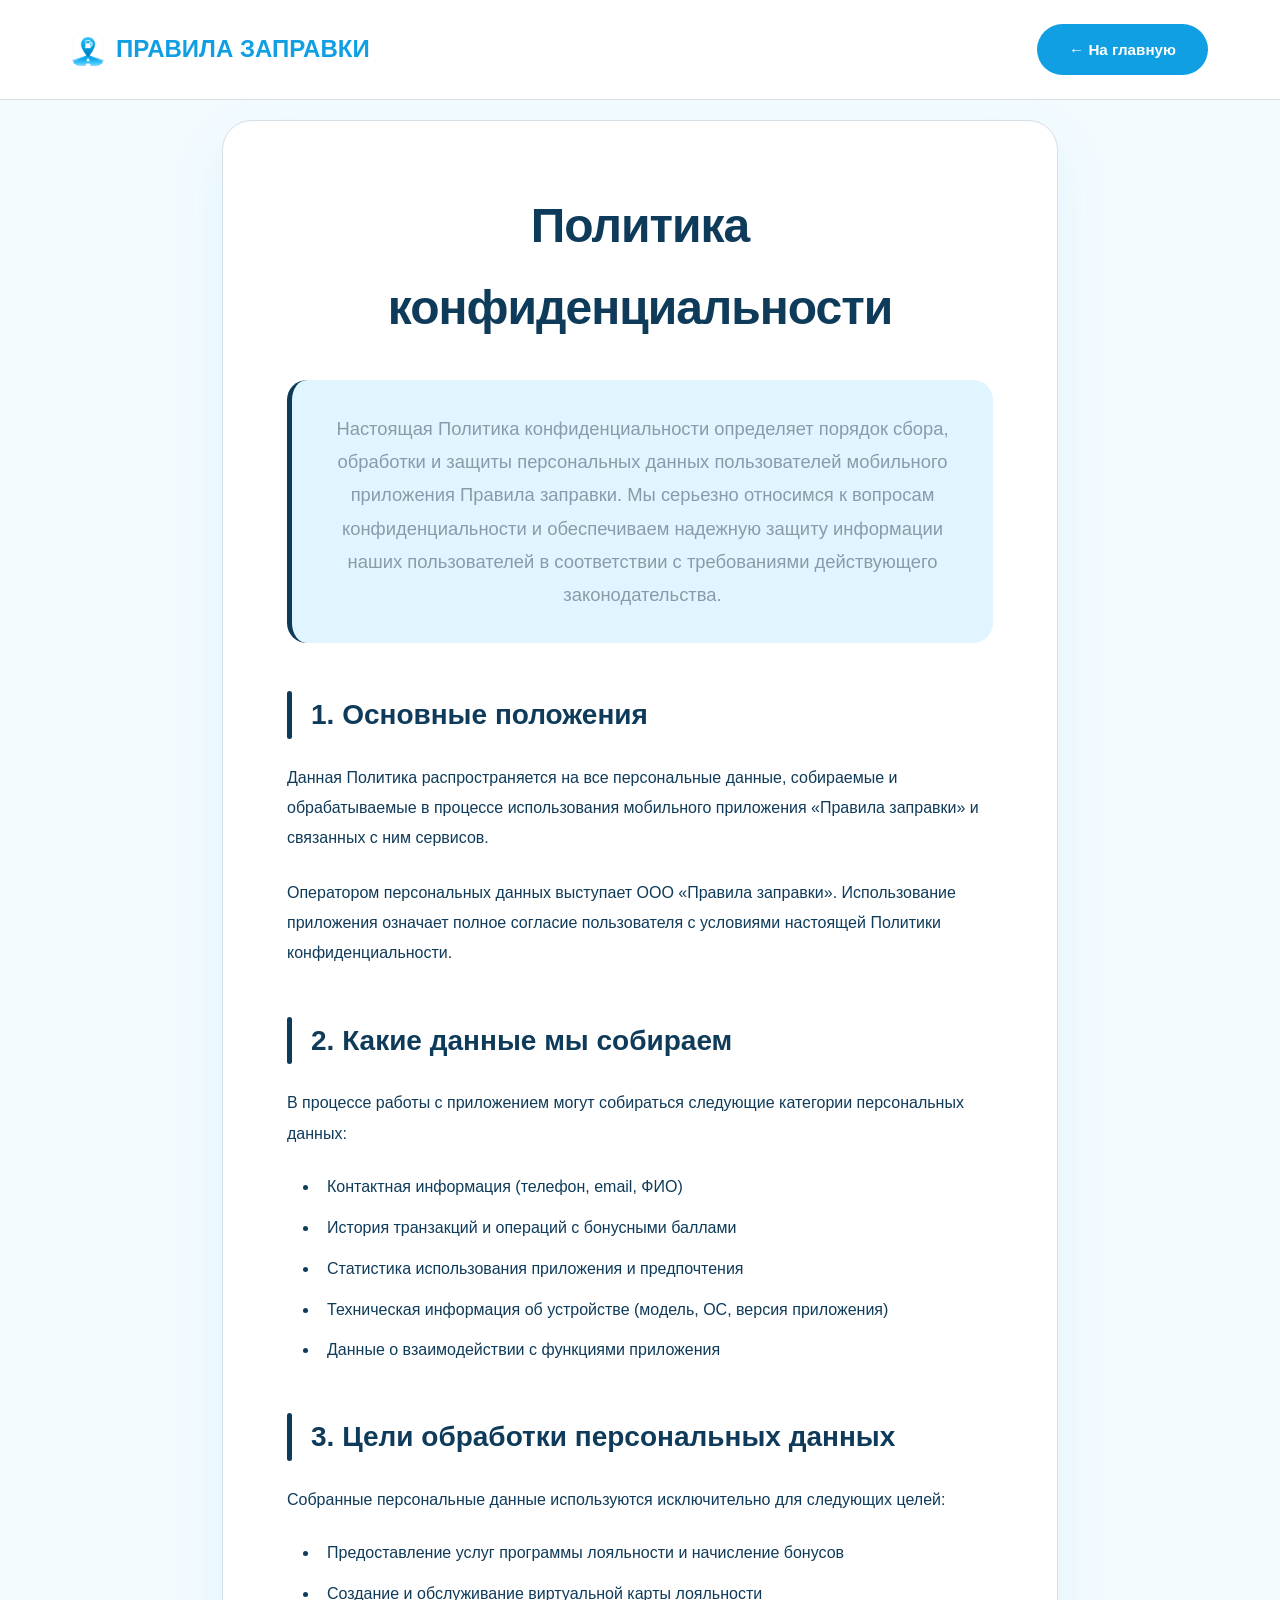
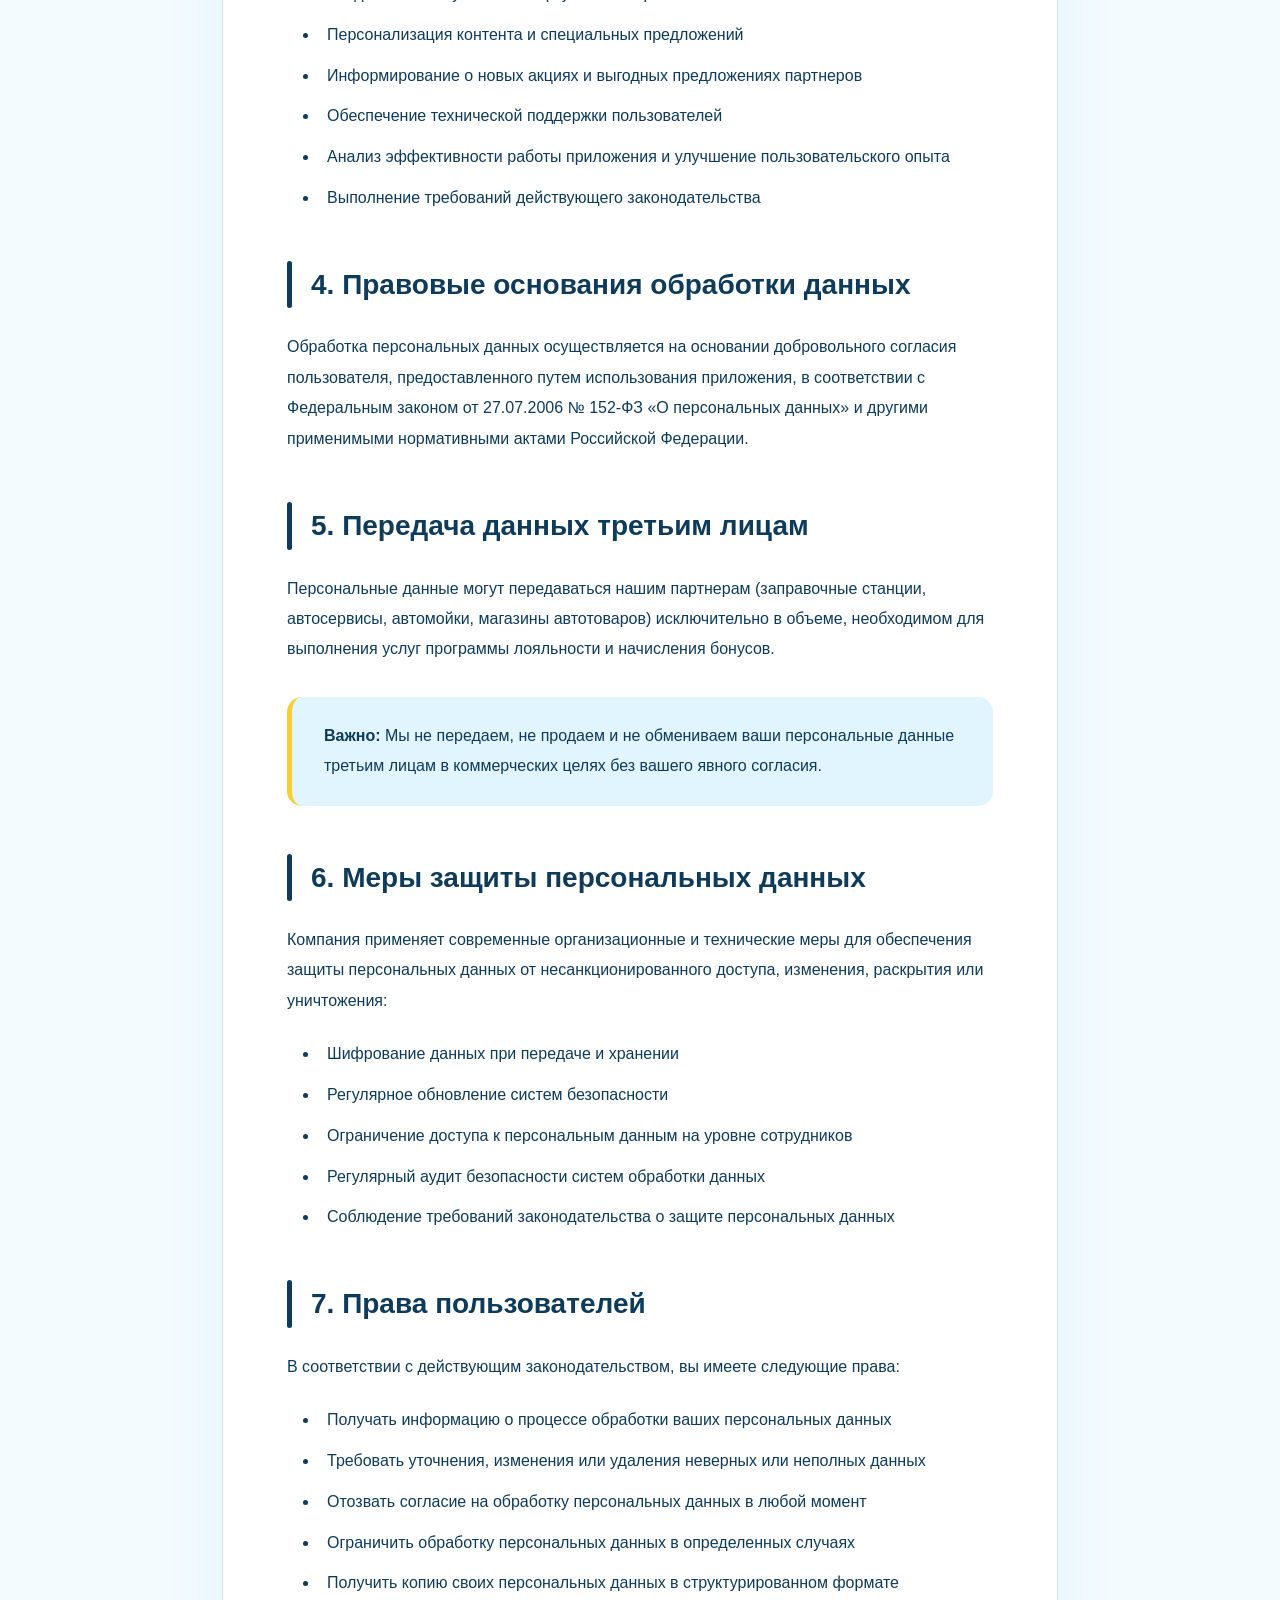
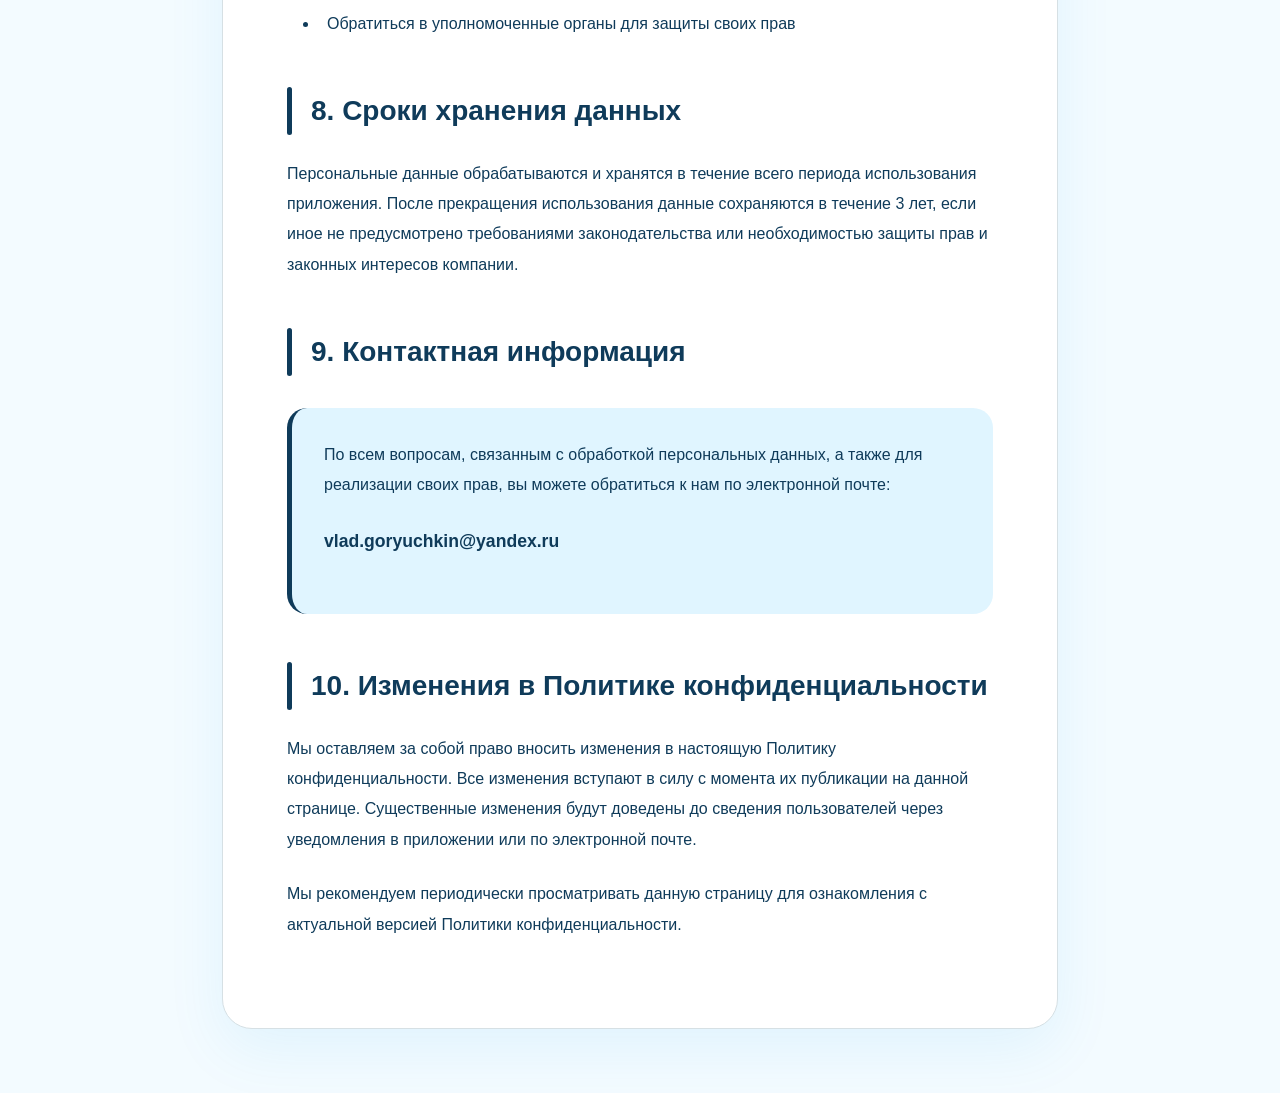
==== privacy.html @ 36846d9e "Add files via upload" ====
<!DOCTYPE html>
<html lang="ru">
<head>
    <meta charset="UTF-8">
    <meta name="viewport" content="width=device-width, initial-scale=1.0">
    <title>Политика конфиденциальности - Правила заправки</title>
    <style>
        * {
            margin: 0;
            padding: 0;
            box-sizing: border-box;
        }

        :root {
            --bg: #f3fbff;
            --bg-blue: #0f9fe2;
            --bg-dark: #0f3b5a;
            --text-primary: #0f3b5a;
            --text-secondary: #8a9ba7;
            --hold: #cbd2d5;
            --separator: #d6e0e4;
            --blue-light: #e0f5ff;
            --red: #fb4958;
            --green: #3dc176;
            --yellow: #f9ce33;
            --cell: #ffffff;
        }

        body {
            font-family: -apple-system, BlinkMacSystemFont, 'Segoe UI', 'Roboto', 'Helvetica Neue', Arial, sans-serif;
            line-height: 1.7;
            color: var(--text-primary);
            background: var(--bg);
            transition: background-color 0.3s ease, color 0.3s ease;
        }

        /* Reading Progress Bar */
        .reading-progress {
            position: fixed;
            top: 0;
            left: 0;
            width: 0;
            height: 3px;
            background: var(--bg-dark);
            z-index: 9999;
            transition: width 0.1s ease-out;
        }

        /* Header */
        header {
            position: fixed;
            top: 0;
            width: 100%;
            background: var(--cell);
            border-bottom: 1px solid var(--separator);
            z-index: 1000;
            padding: 1.5rem 0;
            transition: all 0.3s ease;
        }

        header.scrolled {
            padding: 1rem 0;
            box-shadow: 0 5px 30px rgba(0, 0, 0, 0.1);
        }

        .header-container {
            max-width: 1200px;
            margin: 0 auto;
            padding: 0 2rem;
            display: flex;
            justify-content: space-between;
            align-items: center;
        }

        .logo {
            display: flex;
            align-items: center;
            gap: 0.75rem;
            font-size: 1.5rem;
            font-weight: 700;
            color: var(--bg-blue);
        }

        .logo img {
            width: 32px;
            height: 32px;
            border-radius: 8px;
        }

        .back-btn {
            background: var(--bg-blue);
            color: white;
            text-decoration: none;
            padding: 0.8rem 2rem;
            border-radius: 50px;
            font-weight: 600;
            transition: all 0.3s ease;
            font-size: 0.95rem;
            display: flex;
            align-items: center;
            gap: 0.5rem;
        }

        .back-btn:hover {
            transform: translateY(-2px);
            box-shadow: 0 10px 30px rgba(15, 159, 226, 0.3);
            filter: brightness(1.1);
        }

        /* Main Content */
        main {
            max-width: 900px;
            margin: 0 auto;
            padding: 120px 2rem 4rem;
        }

        .content {
            background: var(--cell);
            border: 1px solid var(--separator);
            border-radius: 30px;
            padding: 4rem;
            box-shadow: 0 20px 60px rgba(15, 159, 226, 0.08);
            animation: fadeInUp 0.6s ease-out;
        }

        @keyframes fadeInUp {
            from {
                opacity: 0;
                transform: translateY(30px);
            }
            to {
                opacity: 1;
                transform: translateY(0);
            }
        }

        h1 {
            font-size: 3rem;
            font-weight: 800;
            color: var(--text-primary);
            margin-bottom: 2rem;
            text-align: center;
            letter-spacing: -1px;
        }

        .intro {
            font-size: 1.15rem;
            color: var(--text-secondary);
            text-align: center;
            margin-bottom: 3rem;
            padding: 2rem;
            background: var(--blue-light);
            border-radius: 20px;
            border-left: 5px solid var(--bg-dark);
            line-height: 1.8;
        }

        h2 {
            font-size: 1.75rem;
            font-weight: 700;
            color: var(--text-primary);
            margin: 3rem 0 1.5rem;
            padding-left: 1.5rem;
            position: relative;
        }

        h2::before {
            content: '';
            width: 5px;
            height: 100%;
            background: var(--bg-dark);
            position: absolute;
            left: 0;
            top: 0;
            border-radius: 3px;
        }

        p {
            margin-bottom: 1.5rem;
            color: var(--text-primary);
            line-height: 1.9;
        }

        ul {
            margin: 1.5rem 0 2rem 2rem;
            color: var(--text-primary);
        }

        li {
            margin-bottom: 0.75rem;
            line-height: 1.8;
            position: relative;
            padding-left: 0.5rem;
        }

        li::marker {
            color: var(--bg-dark);
            font-weight: 700;
        }

        .contact-info {
            background: var(--blue-light);
            padding: 2rem;
            border-radius: 20px;
            margin: 2rem 0;
            border-left: 5px solid var(--bg-dark);
        }

        .contact-info a {
            color: var(--bg-dark);
            text-decoration: none;
            font-weight: 600;
            transition: all 0.3s ease;
        }

        .contact-info a:hover {
            opacity: 0.8;
        }

        .important-note {
            background: var(--blue-light);
            padding: 1.5rem 2rem;
            border-radius: 15px;
            margin: 2rem 0;
            border-left: 5px solid var(--yellow);
        }

        .important-note p {
            margin-bottom: 0;
        }

        /* Responsive */
        @media (max-width: 768px) {


            .header-container {
                padding: 0 1rem;
            }

            .logo {
                font-size: 1.5rem;
                font-weight: 700;
                color: var(--accent);
                letter-spacing: -0.5px;
                text-transform: uppercase;
            }

            .logo img {
                width: 28px;
                height: 28px;
            }

            .back-btn {
                padding: 0.6rem 1.5rem;
                font-size: 0.85rem;
            }

            main {
                padding: 100px 1rem 3rem;
            }

            .content {
                padding: 2rem 1.5rem;
                border-radius: 20px;
            }

            h1 {
                font-size: 2rem;
            }

            h2 {
                font-size: 1.4rem;
            }

            .intro {
                font-size: 1rem;
                padding: 1.5rem;
            }

            ul {
                margin-left: 1rem;
            }
        }

        html {
            scroll-behavior: smooth;
        }
    </style>
</head>
<body>
<!-- Reading Progress -->
<div class="reading-progress"></div>

<!-- Header -->
<header id="header">
    <div class="header-container">
        <div class="logo">
            <img src="./img/logo.png" alt="Logo">
            <span>ПРАВИЛА ЗАПРАВКИ</span>
        </div>
        <a href="./index.html" class="back-btn">
            ← На главную
        </a>
    </div>
</header>

<!-- Main Content -->
<main>
    <div class="content">
        <h1>Политика конфиденциальности</h1>

        <div class="intro">
            Настоящая Политика конфиденциальности определяет порядок сбора, обработки и защиты персональных данных пользователей мобильного приложения Правила заправки. Мы серьезно относимся к вопросам конфиденциальности и обеспечиваем надежную защиту информации наших пользователей в соответствии с требованиями действующего законодательства.
        </div>

        <h2>1. Основные положения</h2>
        <p>
            Данная Политика распространяется на все персональные данные, собираемые и обрабатываемые в процессе использования мобильного приложения «Правила заправки» и связанных с ним сервисов.
        </p>
        <p>
            Оператором персональных данных выступает ООО «Правила заправки». Использование приложения означает полное согласие пользователя с условиями настоящей Политики конфиденциальности.
        </p>

        <h2>2. Какие данные мы собираем</h2>
        <p>
            В процессе работы с приложением могут собираться следующие категории персональных данных:
        </p>
        <ul>
            <li>Контактная информация (телефон, email, ФИО)</li>
            <li>История транзакций и операций с бонусными баллами</li>
            <li>Статистика использования приложения и предпочтения</li>
            <li>Техническая информация об устройстве (модель, ОС, версия приложения)</li>
            <li>Данные о взаимодействии с функциями приложения</li>
        </ul>

        <h2>3. Цели обработки персональных данных</h2>
        <p>
            Собранные персональные данные используются исключительно для следующих целей:
        </p>
        <ul>
            <li>Предоставление услуг программы лояльности и начисление бонусов</li>
            <li>Создание и обслуживание виртуальной карты лояльности</li>
            <li>Персонализация контента и специальных предложений</li>
            <li>Информирование о новых акциях и выгодных предложениях партнеров</li>
            <li>Обеспечение технической поддержки пользователей</li>
            <li>Анализ эффективности работы приложения и улучшение пользовательского опыта</li>
            <li>Выполнение требований действующего законодательства</li>
        </ul>

        <h2>4. Правовые основания обработки данных</h2>
        <p>
            Обработка персональных данных осуществляется на основании добровольного согласия пользователя, предоставленного путем использования приложения, в соответствии с Федеральным законом от 27.07.2006 № 152-ФЗ «О персональных данных» и другими применимыми нормативными актами Российской Федерации.
        </p>

        <h2>5. Передача данных третьим лицам</h2>
        <p>
            Персональные данные могут передаваться нашим партнерам (заправочные станции, автосервисы, автомойки, магазины автотоваров) исключительно в объеме, необходимом для выполнения услуг программы лояльности и начисления бонусов.
        </p>
        <div class="important-note">
            <p>
                <strong>Важно:</strong> Мы не передаем, не продаем и не обмениваем ваши персональные данные третьим лицам в коммерческих целях без вашего явного согласия.
            </p>
        </div>

        <h2>6. Меры защиты персональных данных</h2>
        <p>
            Компания применяет современные организационные и технические меры для обеспечения защиты персональных данных от несанкционированного доступа, изменения, раскрытия или уничтожения:
        </p>
        <ul>
            <li>Шифрование данных при передаче и хранении</li>
            <li>Регулярное обновление систем безопасности</li>
            <li>Ограничение доступа к персональным данным на уровне сотрудников</li>
            <li>Регулярный аудит безопасности систем обработки данных</li>
            <li>Соблюдение требований законодательства о защите персональных данных</li>
        </ul>

        <h2>7. Права пользователей</h2>
        <p>В соответствии с действующим законодательством, вы имеете следующие права:</p>
        <ul>
            <li>Получать информацию о процессе обработки ваших персональных данных</li>
            <li>Требовать уточнения, изменения или удаления неверных или неполных данных</li>
            <li>Отозвать согласие на обработку персональных данных в любой момент</li>
            <li>Ограничить обработку персональных данных в определенных случаях</li>
            <li>Получить копию своих персональных данных в структурированном формате</li>
            <li>Обратиться в уполномоченные органы для защиты своих прав</li>
        </ul>

        <h2>8. Сроки хранения данных</h2>
        <p>
            Персональные данные обрабатываются и хранятся в течение всего периода использования приложения. После прекращения использования данные сохраняются в течение 3 лет, если иное не предусмотрено требованиями законодательства или необходимостью защиты прав и законных интересов компании.
        </p>

        <h2>9. Контактная информация</h2>
        <div class="contact-info">
            <p>
                По всем вопросам, связанным с обработкой персональных данных, а также для реализации своих прав, вы можете обратиться к нам по электронной почте:
            </p>
            <p style="margin-top: 1rem; font-size: 1.1rem;">
                <a href="mailto:vlad.goryuchkin@yandex.ru">vlad.goryuchkin@yandex.ru</a>
            </p>
        </div>

        <h2>10. Изменения в Политике конфиденциальности</h2>
        <p>
            Мы оставляем за собой право вносить изменения в настоящую Политику конфиденциальности. Все изменения вступают в силу с момента их публикации на данной странице. Существенные изменения будут доведены до сведения пользователей через уведомления в приложении или по электронной почте.
        </p>
        <p>
            Мы рекомендуем периодически просматривать данную страницу для ознакомления с актуальной версией Политики конфиденциальности.
        </p>
    </div>
</main>

<script>
    // Reading Progress Bar
    function updateReadingProgress() {
        const windowHeight = window.innerHeight;
        const scrollTop = window.scrollY;
        const docHeight = document.body.offsetHeight;
        const progress = (scrollTop / (docHeight - windowHeight)) * 100;

        const progressBar = document.querySelector('.reading-progress');
        progressBar.style.width = progress + '%';
    }

    window.addEventListener('scroll', updateReadingProgress);

    // Header scroll effect
    window.addEventListener('scroll', () => {
        const header = document.getElementById('header');
        if (window.scrollY > 50) {
            header.classList.add('scrolled');
        } else {
            header.classList.remove('scrolled');
        }
    });

    // Smooth scroll for anchor links
    document.querySelectorAll('a[href^="#"]').forEach(anchor => {
        anchor.addEventListener('click', function(e) {
            e.preventDefault();
            const target = document.querySelector(this.getAttribute('href'));
            if (target) {
                target.scrollIntoView({
                    behavior: 'smooth',
                    block: 'start'
                });
            }
        });
    });
</script>
</body>
</html>
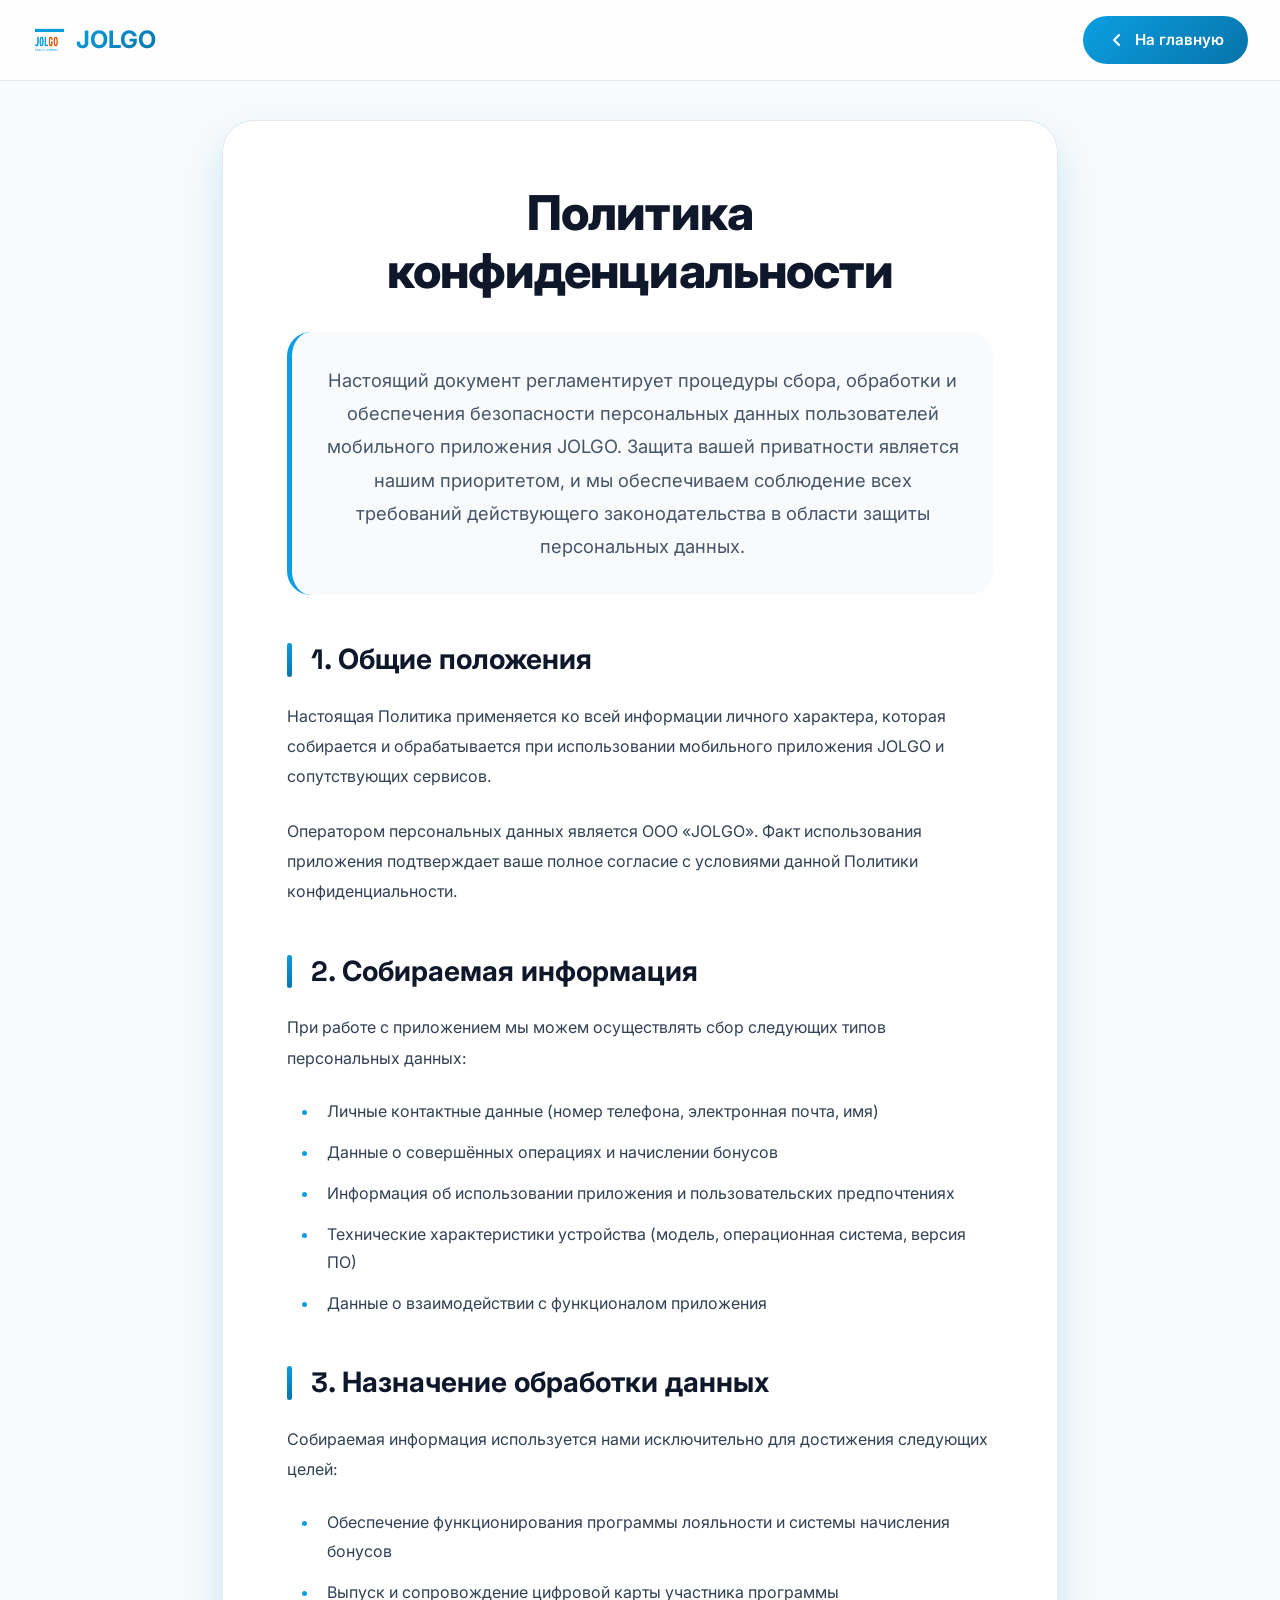
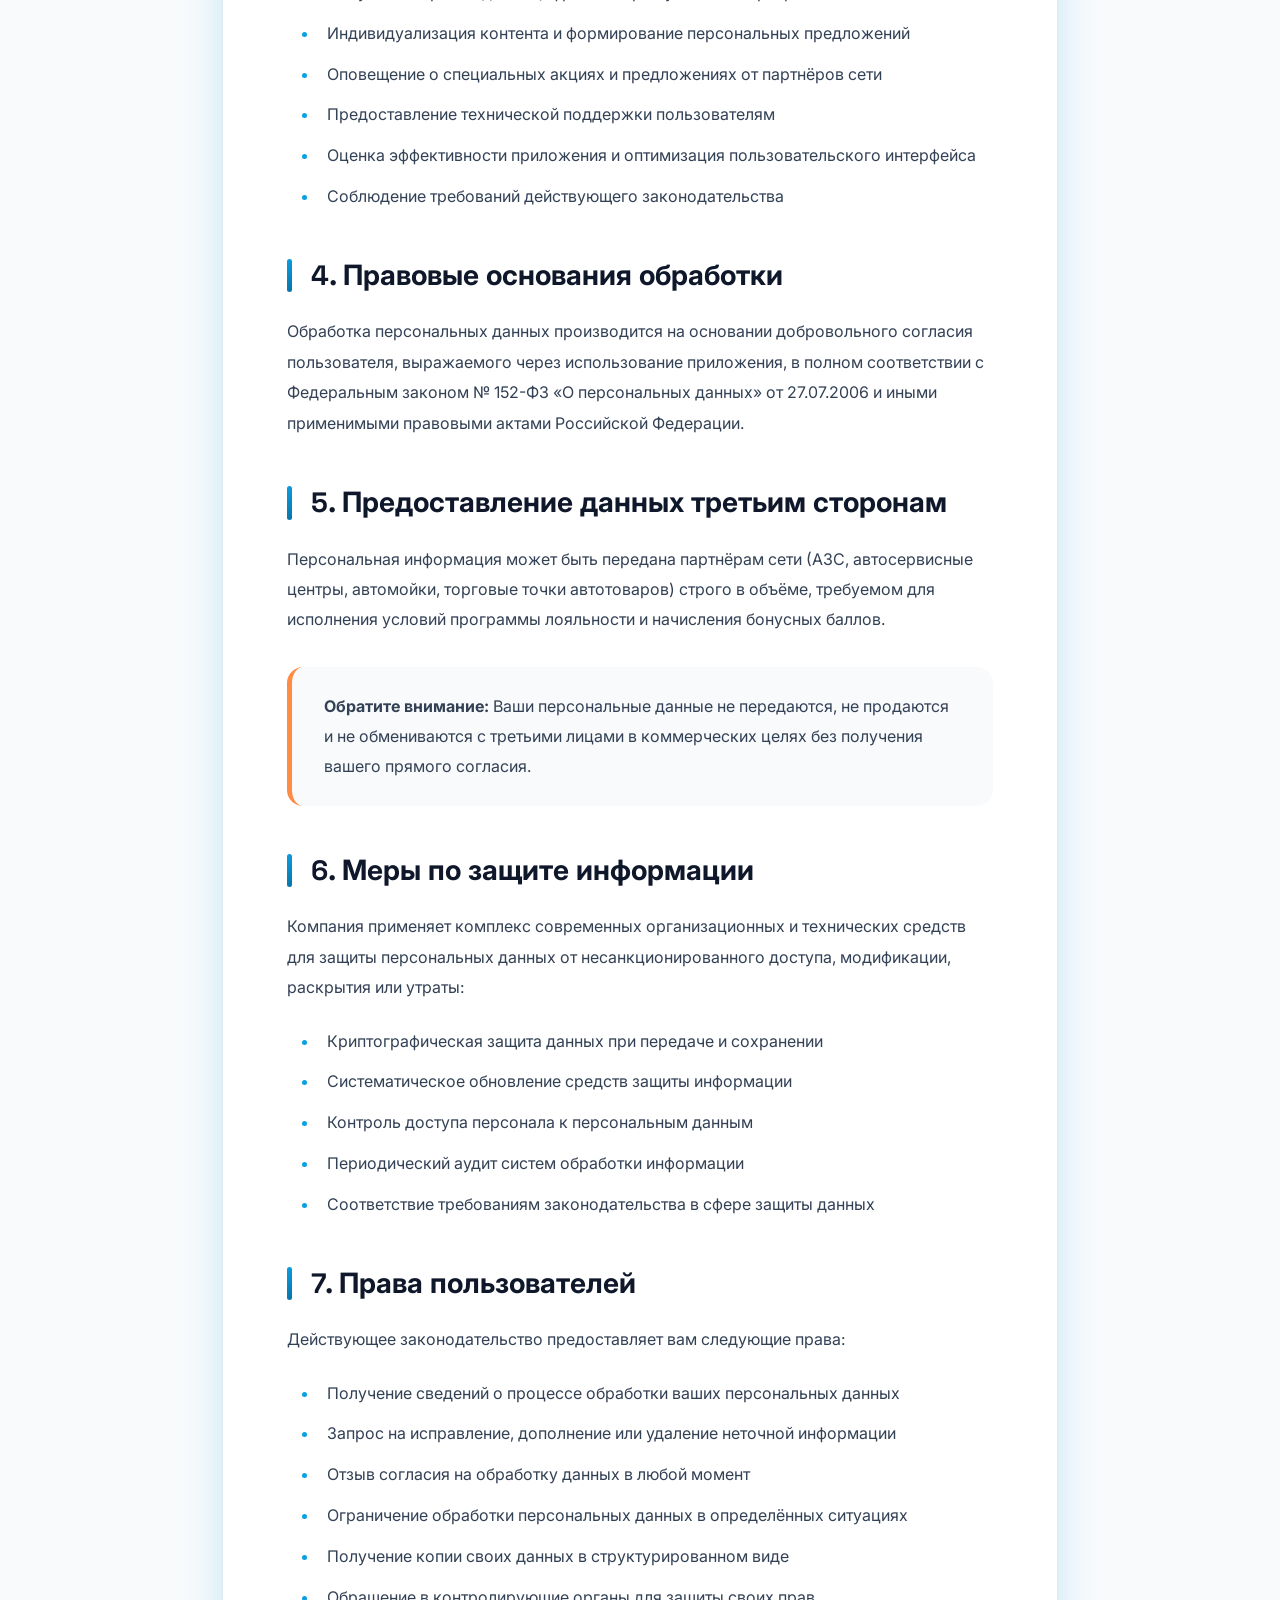
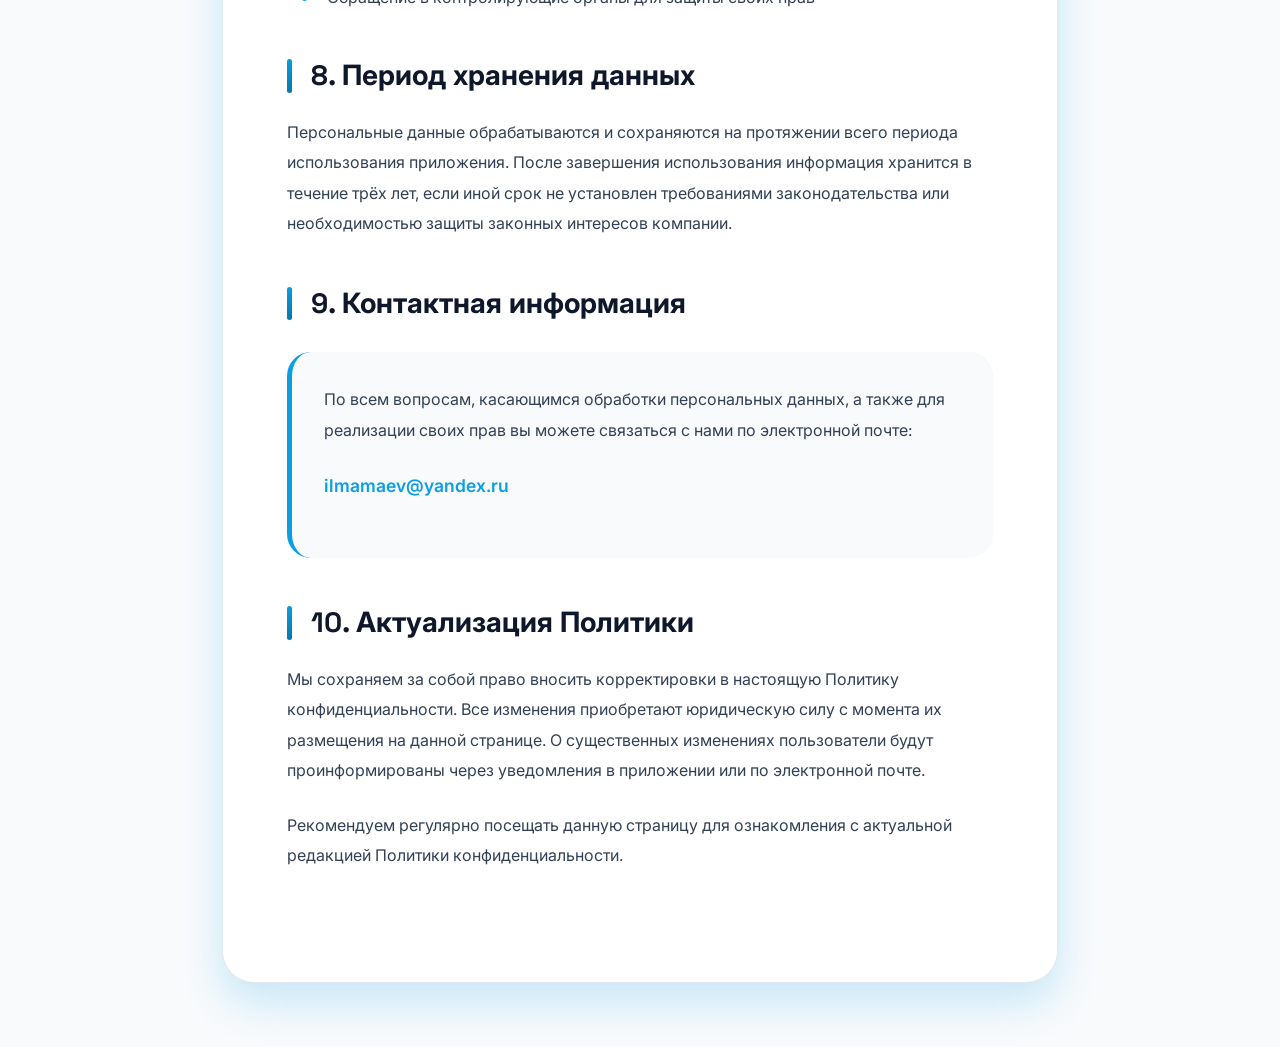
==== commit 076d6f35: "[main] privacy refactoring" ====
--- a/privacy.html
+++ b/privacy.html
@@ -3,287 +3,189 @@
 <head>
     <meta charset="UTF-8">
     <meta name="viewport" content="width=device-width, initial-scale=1.0">
-    <title>Политика конфиденциальности - Правила заправки</title>
+    <meta name="description" content="Политика конфиденциальности JOLGO - защита персональных данных пользователей">
+    <title>Политика конфиденциальности - JOLGO</title>
+
+    <!-- Google Fonts -->
+    <link rel="preconnect" href="https://fonts.googleapis.com">
+    <link rel="preconnect" href="https://fonts.gstatic.com" crossorigin>
+    <link href="https://fonts.googleapis.com/css2?family=Inter:wght@400;500;600;700;800&family=Space+Grotesk:wght@600;700&display=swap" rel="stylesheet">
+
+    <!-- JOLGO Styles -->
+    <link rel="stylesheet" href="style.css">
+
     <style>
-        * {
-            margin: 0;
-            padding: 0;
-            box-sizing: border-box;
-        }
-
-        :root {
-            --bg: #f3fbff;
-            --bg-blue: #0f9fe2;
-            --bg-dark: #0f3b5a;
-            --text-primary: #0f3b5a;
-            --text-secondary: #8a9ba7;
-            --hold: #cbd2d5;
-            --separator: #d6e0e4;
-            --blue-light: #e0f5ff;
-            --red: #fb4958;
-            --green: #3dc176;
-            --yellow: #f9ce33;
-            --cell: #ffffff;
-        }
-
-        body {
-            font-family: -apple-system, BlinkMacSystemFont, 'Segoe UI', 'Roboto', 'Helvetica Neue', Arial, sans-serif;
-            line-height: 1.7;
-            color: var(--text-primary);
-            background: var(--bg);
-            transition: background-color 0.3s ease, color 0.3s ease;
-        }
-
-        /* Reading Progress Bar */
+        /* Дополнительные стили для страницы политики */
         .reading-progress {
             position: fixed;
             top: 0;
             left: 0;
             width: 0;
             height: 3px;
-            background: var(--bg-dark);
-            z-index: 9999;
+            background: var(--gradient-primary);
+            z-index: 10000;
             transition: width 0.1s ease-out;
         }
 
-        /* Header */
-        header {
-            position: fixed;
-            top: 0;
-            width: 100%;
-            background: var(--cell);
-            border-bottom: 1px solid var(--separator);
-            z-index: 1000;
-            padding: 1.5rem 0;
-            transition: all 0.3s ease;
-        }
-
-        header.scrolled {
-            padding: 1rem 0;
-            box-shadow: 0 5px 30px rgba(0, 0, 0, 0.1);
-        }
-
-        .header-container {
-            max-width: 1200px;
-            margin: 0 auto;
-            padding: 0 2rem;
-            display: flex;
-            justify-content: space-between;
-            align-items: center;
-        }
-
-        .logo {
-            display: flex;
-            align-items: center;
-            gap: 0.75rem;
-            font-size: 1.5rem;
-            font-weight: 700;
-            color: var(--bg-blue);
-        }
-
-        .logo img {
-            width: 32px;
-            height: 32px;
-            border-radius: 8px;
-        }
-
-        .back-btn {
-            background: var(--bg-blue);
-            color: white;
-            text-decoration: none;
-            padding: 0.8rem 2rem;
-            border-radius: 50px;
-            font-weight: 600;
-            transition: all 0.3s ease;
-            font-size: 0.95rem;
-            display: flex;
-            align-items: center;
-            gap: 0.5rem;
-        }
-
-        .back-btn:hover {
-            transform: translateY(-2px);
-            box-shadow: 0 10px 30px rgba(15, 159, 226, 0.3);
-            filter: brightness(1.1);
-        }
-
-        /* Main Content */
-        main {
+        .privacy-main {
             max-width: 900px;
             margin: 0 auto;
             padding: 120px 2rem 4rem;
         }
 
-        .content {
-            background: var(--cell);
-            border: 1px solid var(--separator);
-            border-radius: 30px;
+        .privacy-content {
+            background: var(--color-white);
+            border: 1px solid var(--color-gray-200);
+            border-radius: var(--radius-2xl);
             padding: 4rem;
-            box-shadow: 0 20px 60px rgba(15, 159, 226, 0.08);
+            box-shadow: var(--shadow-xl);
             animation: fadeInUp 0.6s ease-out;
         }
 
-        @keyframes fadeInUp {
-            from {
-                opacity: 0;
-                transform: translateY(30px);
-            }
-            to {
-                opacity: 1;
-                transform: translateY(0);
-            }
-        }
-
-        h1 {
+        .privacy-title {
             font-size: 3rem;
             font-weight: 800;
-            color: var(--text-primary);
+            color: var(--color-gray-900);
             margin-bottom: 2rem;
             text-align: center;
-            letter-spacing: -1px;
-        }
-
-        .intro {
+            letter-spacing: -0.02em;
+        }
+
+        .privacy-intro {
             font-size: 1.15rem;
-            color: var(--text-secondary);
+            color: var(--color-gray-600);
             text-align: center;
             margin-bottom: 3rem;
             padding: 2rem;
-            background: var(--blue-light);
-            border-radius: 20px;
-            border-left: 5px solid var(--bg-dark);
+            background: var(--color-gray-50);
+            border-radius: var(--radius-xl);
+            border-left: 5px solid var(--color-primary);
             line-height: 1.8;
         }
 
-        h2 {
+        .privacy-section {
+            margin: 3rem 0;
+        }
+
+        .privacy-section h2 {
             font-size: 1.75rem;
             font-weight: 700;
-            color: var(--text-primary);
-            margin: 3rem 0 1.5rem;
+            color: var(--color-gray-900);
+            margin-bottom: 1.5rem;
             padding-left: 1.5rem;
             position: relative;
         }
 
-        h2::before {
+        .privacy-section h2::before {
             content: '';
             width: 5px;
             height: 100%;
-            background: var(--bg-dark);
+            background: var(--gradient-primary);
             position: absolute;
             left: 0;
             top: 0;
             border-radius: 3px;
         }
 
-        p {
+        .privacy-section p {
             margin-bottom: 1.5rem;
-            color: var(--text-primary);
+            color: var(--color-gray-700);
             line-height: 1.9;
         }
 
-        ul {
+        .privacy-section ul {
             margin: 1.5rem 0 2rem 2rem;
-            color: var(--text-primary);
-        }
-
-        li {
+            color: var(--color-gray-700);
+        }
+
+        .privacy-section li {
             margin-bottom: 0.75rem;
             line-height: 1.8;
             position: relative;
             padding-left: 0.5rem;
         }
 
-        li::marker {
-            color: var(--bg-dark);
+        .privacy-section li::marker {
+            color: var(--color-primary);
             font-weight: 700;
         }
 
-        .contact-info {
-            background: var(--blue-light);
+        .contact-block {
+            background: var(--color-gray-50);
             padding: 2rem;
-            border-radius: 20px;
+            border-radius: var(--radius-xl);
             margin: 2rem 0;
-            border-left: 5px solid var(--bg-dark);
-        }
-
-        .contact-info a {
-            color: var(--bg-dark);
+            border-left: 5px solid var(--color-primary);
+        }
+
+        .contact-block a {
+            color: var(--color-primary);
             text-decoration: none;
             font-weight: 600;
-            transition: all 0.3s ease;
-        }
-
-        .contact-info a:hover {
-            opacity: 0.8;
-        }
-
-        .important-note {
-            background: var(--blue-light);
+            transition: var(--transition-base);
+        }
+
+        .contact-block a:hover {
+            color: var(--color-secondary);
+        }
+
+        .important-block {
+            background: var(--color-gray-50);
             padding: 1.5rem 2rem;
-            border-radius: 15px;
+            border-radius: var(--radius-lg);
             margin: 2rem 0;
-            border-left: 5px solid var(--yellow);
-        }
-
-        .important-note p {
+            border-left: 5px solid var(--color-accent);
+        }
+
+        .important-block p {
             margin-bottom: 0;
         }
 
-        /* Responsive */
+        .back-button {
+            display: inline-flex;
+            align-items: center;
+            gap: 0.5rem;
+            padding: 0.75rem 1.5rem;
+            background: var(--gradient-primary);
+            color: var(--color-white);
+            border-radius: var(--radius-full);
+            font-weight: 600;
+            font-size: 0.95rem;
+            transition: var(--transition-base);
+            text-decoration: none;
+        }
+
+        .back-button:hover {
+            transform: translateY(-2px);
+            box-shadow: var(--shadow-glow);
+        }
+
         @media (max-width: 768px) {
-
-
-            .header-container {
-                padding: 0 1rem;
-            }
-
-            .logo {
-                font-size: 1.5rem;
-                font-weight: 700;
-                color: var(--accent);
-                letter-spacing: -0.5px;
-                text-transform: uppercase;
-            }
-
-            .logo img {
-                width: 28px;
-                height: 28px;
-            }
-
-            .back-btn {
-                padding: 0.6rem 1.5rem;
-                font-size: 0.85rem;
-            }
-
-            main {
-                padding: 100px 1rem 3rem;
-            }
-
-            .content {
+            .privacy-main {
+                padding: 100px 1.5rem 3rem;
+            }
+
+            .privacy-content {
                 padding: 2rem 1.5rem;
-                border-radius: 20px;
-            }
-
-            h1 {
+                border-radius: var(--radius-xl);
+            }
+
+            .privacy-title {
                 font-size: 2rem;
             }
 
-            h2 {
+            .privacy-section h2 {
                 font-size: 1.4rem;
             }
 
-            .intro {
+            .privacy-intro {
                 font-size: 1rem;
                 padding: 1.5rem;
             }
 
-            ul {
+            .privacy-section ul {
                 margin-left: 1rem;
             }
-        }
-
-        html {
-            scroll-behavior: smooth;
         }
     </style>
 </head>
@@ -291,127 +193,175 @@
 <!-- Reading Progress -->
 <div class="reading-progress"></div>
 
-<!-- Header -->
-<header id="header">
-    <div class="header-container">
+<!-- Навигация -->
+<nav id="navbar" class="navbar">
+    <div class="nav-container">
         <div class="logo">
-            <img src="./img/logo.png" alt="Logo">
-            <span>ПРАВИЛА ЗАПРАВКИ</span>
-        </div>
-        <a href="./index.html" class="back-btn">
-            ← На главную
+            <img src="./img/logo.png" alt="logo" />
+            <span class="logo-text">JOLGO</span>
+        </div>
+
+        <a href="index.html" class="back-button">
+            <svg width="20" height="20" viewBox="0 0 20 20" fill="none">
+                <path d="M12 5L7 10L12 15" stroke="currentColor" stroke-width="2" stroke-linecap="round" stroke-linejoin="round"/>
+            </svg>
+            На главную
         </a>
     </div>
-</header>
+</nav>
 
 <!-- Main Content -->
-<main>
-    <div class="content">
-        <h1>Политика конфиденциальности</h1>
-
-        <div class="intro">
-            Настоящая Политика конфиденциальности определяет порядок сбора, обработки и защиты персональных данных пользователей мобильного приложения Правила заправки. Мы серьезно относимся к вопросам конфиденциальности и обеспечиваем надежную защиту информации наших пользователей в соответствии с требованиями действующего законодательства.
-        </div>
-
-        <h2>1. Основные положения</h2>
-        <p>
-            Данная Политика распространяется на все персональные данные, собираемые и обрабатываемые в процессе использования мобильного приложения «Правила заправки» и связанных с ним сервисов.
-        </p>
-        <p>
-            Оператором персональных данных выступает ООО «Правила заправки». Использование приложения означает полное согласие пользователя с условиями настоящей Политики конфиденциальности.
-        </p>
-
-        <h2>2. Какие данные мы собираем</h2>
-        <p>
-            В процессе работы с приложением могут собираться следующие категории персональных данных:
-        </p>
-        <ul>
-            <li>Контактная информация (телефон, email, ФИО)</li>
-            <li>История транзакций и операций с бонусными баллами</li>
-            <li>Статистика использования приложения и предпочтения</li>
-            <li>Техническая информация об устройстве (модель, ОС, версия приложения)</li>
-            <li>Данные о взаимодействии с функциями приложения</li>
-        </ul>
-
-        <h2>3. Цели обработки персональных данных</h2>
-        <p>
-            Собранные персональные данные используются исключительно для следующих целей:
-        </p>
-        <ul>
-            <li>Предоставление услуг программы лояльности и начисление бонусов</li>
-            <li>Создание и обслуживание виртуальной карты лояльности</li>
-            <li>Персонализация контента и специальных предложений</li>
-            <li>Информирование о новых акциях и выгодных предложениях партнеров</li>
-            <li>Обеспечение технической поддержки пользователей</li>
-            <li>Анализ эффективности работы приложения и улучшение пользовательского опыта</li>
-            <li>Выполнение требований действующего законодательства</li>
-        </ul>
-
-        <h2>4. Правовые основания обработки данных</h2>
-        <p>
-            Обработка персональных данных осуществляется на основании добровольного согласия пользователя, предоставленного путем использования приложения, в соответствии с Федеральным законом от 27.07.2006 № 152-ФЗ «О персональных данных» и другими применимыми нормативными актами Российской Федерации.
-        </p>
-
-        <h2>5. Передача данных третьим лицам</h2>
-        <p>
-            Персональные данные могут передаваться нашим партнерам (заправочные станции, автосервисы, автомойки, магазины автотоваров) исключительно в объеме, необходимом для выполнения услуг программы лояльности и начисления бонусов.
-        </p>
-        <div class="important-note">
-            <p>
-                <strong>Важно:</strong> Мы не передаем, не продаем и не обмениваем ваши персональные данные третьим лицам в коммерческих целях без вашего явного согласия.
-            </p>
-        </div>
-
-        <h2>6. Меры защиты персональных данных</h2>
-        <p>
-            Компания применяет современные организационные и технические меры для обеспечения защиты персональных данных от несанкционированного доступа, изменения, раскрытия или уничтожения:
-        </p>
-        <ul>
-            <li>Шифрование данных при передаче и хранении</li>
-            <li>Регулярное обновление систем безопасности</li>
-            <li>Ограничение доступа к персональным данным на уровне сотрудников</li>
-            <li>Регулярный аудит безопасности систем обработки данных</li>
-            <li>Соблюдение требований законодательства о защите персональных данных</li>
-        </ul>
-
-        <h2>7. Права пользователей</h2>
-        <p>В соответствии с действующим законодательством, вы имеете следующие права:</p>
-        <ul>
-            <li>Получать информацию о процессе обработки ваших персональных данных</li>
-            <li>Требовать уточнения, изменения или удаления неверных или неполных данных</li>
-            <li>Отозвать согласие на обработку персональных данных в любой момент</li>
-            <li>Ограничить обработку персональных данных в определенных случаях</li>
-            <li>Получить копию своих персональных данных в структурированном формате</li>
-            <li>Обратиться в уполномоченные органы для защиты своих прав</li>
-        </ul>
-
-        <h2>8. Сроки хранения данных</h2>
-        <p>
-            Персональные данные обрабатываются и хранятся в течение всего периода использования приложения. После прекращения использования данные сохраняются в течение 3 лет, если иное не предусмотрено требованиями законодательства или необходимостью защиты прав и законных интересов компании.
-        </p>
-
-        <h2>9. Контактная информация</h2>
-        <div class="contact-info">
-            <p>
-                По всем вопросам, связанным с обработкой персональных данных, а также для реализации своих прав, вы можете обратиться к нам по электронной почте:
-            </p>
-            <p style="margin-top: 1rem; font-size: 1.1rem;">
-                <a href="mailto:vlad.goryuchkin@yandex.ru">vlad.goryuchkin@yandex.ru</a>
-            </p>
-        </div>
-
-        <h2>10. Изменения в Политике конфиденциальности</h2>
-        <p>
-            Мы оставляем за собой право вносить изменения в настоящую Политику конфиденциальности. Все изменения вступают в силу с момента их публикации на данной странице. Существенные изменения будут доведены до сведения пользователей через уведомления в приложении или по электронной почте.
-        </p>
-        <p>
-            Мы рекомендуем периодически просматривать данную страницу для ознакомления с актуальной версией Политики конфиденциальности.
-        </p>
+<main class="privacy-main">
+    <div class="privacy-content">
+        <h1 class="privacy-title">Политика конфиденциальности</h1>
+
+        <div class="privacy-intro">
+            Настоящий документ регламентирует процедуры сбора, обработки и обеспечения безопасности
+            персональных данных пользователей мобильного приложения JOLGO. Защита вашей приватности
+            является нашим приоритетом, и мы обеспечиваем соблюдение всех требований действующего
+            законодательства в области защиты персональных данных.
+        </div>
+
+        <div class="privacy-section">
+            <h2>1. Общие положения</h2>
+            <p>
+                Настоящая Политика применяется ко всей информации личного характера, которая собирается
+                и обрабатывается при использовании мобильного приложения JOLGO и сопутствующих сервисов.
+            </p>
+            <p>
+                Оператором персональных данных является ООО «JOLGO». Факт использования приложения
+                подтверждает ваше полное согласие с условиями данной Политики конфиденциальности.
+            </p>
+        </div>
+
+        <div class="privacy-section">
+            <h2>2. Собираемая информация</h2>
+            <p>
+                При работе с приложением мы можем осуществлять сбор следующих типов персональных данных:
+            </p>
+            <ul>
+                <li>Личные контактные данные (номер телефона, электронная почта, имя)</li>
+                <li>Данные о совершённых операциях и начислении бонусов</li>
+                <li>Информация об использовании приложения и пользовательских предпочтениях</li>
+                <li>Технические характеристики устройства (модель, операционная система, версия ПО)</li>
+                <li>Данные о взаимодействии с функционалом приложения</li>
+            </ul>
+        </div>
+
+        <div class="privacy-section">
+            <h2>3. Назначение обработки данных</h2>
+            <p>
+                Собираемая информация используется нами исключительно для достижения следующих целей:
+            </p>
+            <ul>
+                <li>Обеспечение функционирования программы лояльности и системы начисления бонусов</li>
+                <li>Выпуск и сопровождение цифровой карты участника программы</li>
+                <li>Индивидуализация контента и формирование персональных предложений</li>
+                <li>Оповещение о специальных акциях и предложениях от партнёров сети</li>
+                <li>Предоставление технической поддержки пользователям</li>
+                <li>Оценка эффективности приложения и оптимизация пользовательского интерфейса</li>
+                <li>Соблюдение требований действующего законодательства</li>
+            </ul>
+        </div>
+
+        <div class="privacy-section">
+            <h2>4. Правовые основания обработки</h2>
+            <p>
+                Обработка персональных данных производится на основании добровольного согласия пользователя,
+                выражаемого через использование приложения, в полном соответствии с Федеральным законом
+                № 152-ФЗ «О персональных данных» от 27.07.2006 и иными применимыми правовыми актами
+                Российской Федерации.
+            </p>
+        </div>
+
+        <div class="privacy-section">
+            <h2>5. Предоставление данных третьим сторонам</h2>
+            <p>
+                Персональная информация может быть передана партнёрам сети (АЗС, автосервисные центры,
+                автомойки, торговые точки автотоваров) строго в объёме, требуемом для исполнения условий
+                программы лояльности и начисления бонусных баллов.
+            </p>
+            <div class="important-block">
+                <p>
+                    <strong>Обратите внимание:</strong> Ваши персональные данные не передаются, не продаются
+                    и не обмениваются с третьими лицами в коммерческих целях без получения вашего
+                    прямого согласия.
+                </p>
+            </div>
+        </div>
+
+        <div class="privacy-section">
+            <h2>6. Меры по защите информации</h2>
+            <p>
+                Компания применяет комплекс современных организационных и технических средств для защиты
+                персональных данных от несанкционированного доступа, модификации, раскрытия или утраты:
+            </p>
+            <ul>
+                <li>Криптографическая защита данных при передаче и сохранении</li>
+                <li>Систематическое обновление средств защиты информации</li>
+                <li>Контроль доступа персонала к персональным данным</li>
+                <li>Периодический аудит систем обработки информации</li>
+                <li>Соответствие требованиям законодательства в сфере защиты данных</li>
+            </ul>
+        </div>
+
+        <div class="privacy-section">
+            <h2>7. Права пользователей</h2>
+            <p>Действующее законодательство предоставляет вам следующие права:</p>
+            <ul>
+                <li>Получение сведений о процессе обработки ваших персональных данных</li>
+                <li>Запрос на исправление, дополнение или удаление неточной информации</li>
+                <li>Отзыв согласия на обработку данных в любой момент</li>
+                <li>Ограничение обработки персональных данных в определённых ситуациях</li>
+                <li>Получение копии своих данных в структурированном виде</li>
+                <li>Обращение в контролирующие органы для защиты своих прав</li>
+            </ul>
+        </div>
+
+        <div class="privacy-section">
+            <h2>8. Период хранения данных</h2>
+            <p>
+                Персональные данные обрабатываются и сохраняются на протяжении всего периода использования
+                приложения. После завершения использования информация хранится в течение трёх лет, если
+                иной срок не установлен требованиями законодательства или необходимостью защиты законных
+                интересов компании.
+            </p>
+        </div>
+
+        <div class="privacy-section">
+            <h2>9. Контактная информация</h2>
+            <div class="contact-block">
+                <p>
+                    По всем вопросам, касающимся обработки персональных данных, а также для реализации
+                    своих прав вы можете связаться с нами по электронной почте:
+                </p>
+                <p style="margin-top: 1rem; font-size: 1.1rem;">
+                    <a href="mailto:ilmamaev@yandex.ru">ilmamaev@yandex.ru</a>
+                </p>
+            </div>
+        </div>
+
+        <div class="privacy-section">
+            <h2>10. Актуализация Политики</h2>
+            <p>
+                Мы сохраняем за собой право вносить корректировки в настоящую Политику конфиденциальности.
+                Все изменения приобретают юридическую силу с момента их размещения на данной странице.
+                О существенных изменениях пользователи будут проинформированы через уведомления в приложении
+                или по электронной почте.
+            </p>
+            <p>
+                Рекомендуем регулярно посещать данную страницу для ознакомления с актуальной редакцией
+                Политики конфиденциальности.
+            </p>
+        </div>
     </div>
 </main>
 
+<!-- JOLGO Scripts -->
+<script src="script.js"></script>
+
+<!-- Reading Progress Script -->
 <script>
-    // Reading Progress Bar
     function updateReadingProgress() {
         const windowHeight = window.innerHeight;
         const scrollTop = window.scrollY;
@@ -419,34 +369,13 @@
         const progress = (scrollTop / (docHeight - windowHeight)) * 100;
 
         const progressBar = document.querySelector('.reading-progress');
-        progressBar.style.width = progress + '%';
+        if (progressBar) {
+            progressBar.style.width = Math.min(progress, 100) + '%';
+        }
     }
 
     window.addEventListener('scroll', updateReadingProgress);
-
-    // Header scroll effect
-    window.addEventListener('scroll', () => {
-        const header = document.getElementById('header');
-        if (window.scrollY > 50) {
-            header.classList.add('scrolled');
-        } else {
-            header.classList.remove('scrolled');
-        }
-    });
-
-    // Smooth scroll for anchor links
-    document.querySelectorAll('a[href^="#"]').forEach(anchor => {
-        anchor.addEventListener('click', function(e) {
-            e.preventDefault();
-            const target = document.querySelector(this.getAttribute('href'));
-            if (target) {
-                target.scrollIntoView({
-                    behavior: 'smooth',
-                    block: 'start'
-                });
-            }
-        });
-    });
+    window.addEventListener('load', updateReadingProgress);
 </script>
 </body>
-</html>+</html>
--- a/style.css
+++ b/style.css
@@ -0,0 +1,1291 @@
+/* ============================================
+   CSS Variables & Reset
+   ============================================ */
+:root {
+    /* Цвета */
+    --color-primary: #0B9FE2;
+    --color-secondary: #0773A8;
+    --color-accent: #FF8C42;
+    --color-dark: #0F172A;
+    --color-gray-900: #0F172A;
+    --color-gray-800: #1E293B;
+    --color-gray-700: #334155;
+    --color-gray-600: #475569;
+    --color-gray-500: #64748B;
+    --color-gray-400: #94A3B8;
+    --color-gray-300: #CBD5E1;
+    --color-gray-200: #E2E8F0;
+    --color-gray-100: #F1F5F9;
+    --color-gray-50: #F8FAFC;
+    --color-white: #FFFFFF;
+
+    /* Градиенты */
+    --gradient-primary: linear-gradient(135deg, #0B9FE2 0%, #0773A8 100%);
+    --gradient-accent: linear-gradient(135deg, #FF8C42 0%, #FFA560 100%);
+    --gradient-mesh: linear-gradient(135deg,
+    rgba(11, 159, 226, 0.1) 0%,
+    rgba(31, 181, 245, 0.1) 50%,
+    rgba(255, 140, 66, 0.05) 100%);
+
+    /* Тени */
+    --shadow-sm: 0 2px 8px rgba(11, 159, 226, 0.08);
+    --shadow-md: 0 4px 12px rgba(11, 159, 226, 0.12);
+    --shadow-lg: 0 10px 25px rgba(11, 159, 226, 0.15);
+    --shadow-xl: 0 20px 40px rgba(11, 159, 226, 0.20);
+    --shadow-2xl: 0 25px 60px rgba(7, 115, 168, 0.30);
+    --shadow-glow: 0 0 40px rgba(11, 159, 226, 0.4);
+
+    /* Размеры */
+    --container-max: 1280px;
+    --spacing-xs: 0.5rem;
+    --spacing-sm: 1rem;
+    --spacing-md: 1.5rem;
+    --spacing-lg: 2rem;
+    --spacing-xl: 3rem;
+    --spacing-2xl: 4rem;
+    --spacing-3xl: 6rem;
+
+    /* Анимации */
+    --transition-fast: 150ms cubic-bezier(0.4, 0, 0.2, 1);
+    --transition-base: 250ms cubic-bezier(0.4, 0, 0.2, 1);
+    --transition-slow: 350ms cubic-bezier(0.4, 0, 0.2, 1);
+
+    /* Радиусы */
+    --radius-sm: 0.5rem;
+    --radius-md: 0.75rem;
+    --radius-lg: 1rem;
+    --radius-xl: 1.5rem;
+    --radius-2xl: 2rem;
+    --radius-full: 9999px;
+}
+
+* {
+    margin: 0;
+    padding: 0;
+    box-sizing: border-box;
+}
+
+html {
+    scroll-behavior: smooth;
+    font-size: 16px;
+}
+
+body {
+    font-family: 'Inter', -apple-system, BlinkMacSystemFont, 'Segoe UI', sans-serif;
+    line-height: 1.6;
+    color: var(--color-gray-900);
+    background: var(--color-gray-50);
+    overflow-x: hidden;
+    -webkit-font-smoothing: antialiased;
+    -moz-osx-font-smoothing: grayscale;
+}
+
+h1, h2, h3, h4, h5, h6 {
+    font-family: 'Space Grotesk', 'Inter', sans-serif;
+    font-weight: 700;
+    line-height: 1.2;
+    color: var(--color-gray-900);
+}
+
+a {
+    text-decoration: none;
+    color: inherit;
+    transition: var(--transition-base);
+}
+
+img {
+    max-width: 100%;
+    height: auto;
+    display: block;
+}
+
+/* ============================================
+   Навигация
+   ============================================ */
+.navbar {
+    position: fixed;
+    top: 0;
+    left: 0;
+    right: 0;
+    z-index: 1000;
+    background: rgba(255, 255, 255, 0.8);
+    backdrop-filter: blur(12px);
+    -webkit-backdrop-filter: blur(12px);
+    border-bottom: 1px solid var(--color-gray-200);
+    transition: var(--transition-base);
+}
+
+.navbar.scrolled {
+    background: rgba(255, 255, 255, 0.95);
+    box-shadow: var(--shadow-md);
+}
+
+.nav-container {
+    max-width: var(--container-max);
+    margin: 0 auto;
+    padding: 1rem 2rem;
+    display: flex;
+    align-items: center;
+    justify-content: space-between;
+}
+
+.logo {
+    display: flex;
+    align-items: center;
+    gap: 0.75rem;
+    font-size: 1.5rem;
+    font-weight: 700;
+}
+
+.logo img {
+    width: 32px;
+    height: 32px;
+}
+
+.logo-text {
+    background: var(--gradient-primary);
+    -webkit-background-clip: text;
+    -webkit-text-fill-color: transparent;
+    background-clip: text;
+}
+
+.nav-links {
+    display: flex;
+    gap: 2rem;
+    list-style: none;
+}
+
+.nav-links a {
+    color: var(--color-gray-700);
+    font-weight: 500;
+    font-size: 0.95rem;
+    position: relative;
+    padding: 0.5rem 0;
+}
+
+.nav-links a::after {
+    content: '';
+    position: absolute;
+    bottom: 0;
+    left: 0;
+    width: 0;
+    height: 2px;
+    background: var(--gradient-primary);
+    transition: width var(--transition-base);
+}
+
+.nav-links a:hover {
+    color: var(--color-primary);
+}
+
+.nav-links a:hover::after {
+    width: 100%;
+}
+
+.btn-download {
+    padding: 0.75rem 1.5rem;
+    background: var(--gradient-primary);
+    color: var(--color-white);
+    border-radius: var(--radius-full);
+    font-weight: 600;
+    font-size: 0.95rem;
+    transition: var(--transition-base);
+}
+
+.btn-download.phone {
+    display: none;
+}
+.btn-download.desktop {
+    display: inline;
+}
+
+.btn-download:hover {
+    transform: translateY(-2px);
+    box-shadow: var(--shadow-glow);
+}
+
+.mobile-menu-toggle {
+    display: none;
+    flex-direction: column;
+    gap: 0.375rem;
+    background: none;
+    border: none;
+    cursor: pointer;
+    padding: 0.5rem;
+}
+
+.mobile-menu-toggle span {
+    width: 24px;
+    height: 2px;
+    background: var(--color-gray-900);
+    border-radius: 2px;
+    transition: var(--transition-base);
+}
+
+/* ============================================
+   Hero Section
+   ============================================ */
+.hero {
+    min-height: 100vh;
+    display: flex;
+    align-items: center;
+    position: relative;
+    padding: 8rem 2rem 4rem;
+    overflow: hidden;
+    background: linear-gradient(
+            to bottom,
+            rgba(255, 255, 255, 0.7) 0%,
+            rgba(255, 255, 255, 1) 100%
+    ), url('./img/background.png') center/cover;
+}
+
+.hero-background {
+    position: absolute;
+    inset: 0;
+    z-index: 0;
+    overflow: hidden;
+}
+
+.gradient-orb {
+    position: absolute;
+    border-radius: 50%;
+    filter: blur(80px);
+    opacity: 0.5;
+    animation: float 8s ease-in-out infinite;
+}
+
+.orb-1 {
+    width: 500px;
+    height: 500px;
+    background: radial-gradient(circle, rgba(99, 102, 241, 0.4) 0%, transparent 70%);
+    top: -250px;
+    right: -100px;
+}
+
+.orb-2 {
+    width: 400px;
+    height: 400px;
+    background: radial-gradient(circle, rgba(139, 92, 246, 0.3) 0%, transparent 70%);
+    bottom: -200px;
+    left: -100px;
+    animation-delay: -4s;
+}
+
+.grid-pattern {
+    position: absolute;
+    inset: 0;
+    background-image:
+            linear-gradient(rgba(99, 102, 241, 0.03) 1px, transparent 1px),
+            linear-gradient(90deg, rgba(99, 102, 241, 0.03) 1px, transparent 1px);
+    background-size: 50px 50px;
+}
+
+@keyframes float {
+    0%, 100% { transform: translate(0, 0); }
+    50% { transform: translate(30px, -30px); }
+}
+
+.hero-content {
+    max-width: var(--container-max);
+    margin: 0 auto;
+    display: grid;
+    grid-template-columns: 1fr 1fr;
+    gap: 4rem;
+    align-items: center;
+    position: relative;
+    z-index: 1;
+}
+
+.hero-text {
+    animation: fadeInUp 0.8s ease-out;
+}
+
+@keyframes fadeInUp {
+    from {
+        opacity: 0;
+        transform: translateY(30px);
+    }
+    to {
+        opacity: 1;
+        transform: translateY(0);
+    }
+}
+
+.badge {
+    display: inline-flex;
+    align-items: center;
+    gap: 0.5rem;
+    padding: 0.5rem 1rem;
+    background: var(--color-white);
+    border: 1px solid var(--color-gray-200);
+    border-radius: var(--radius-full);
+    font-size: 0.875rem;
+    font-weight: 500;
+    color: var(--color-gray-700);
+    margin-bottom: 1.5rem;
+    box-shadow: var(--shadow-sm);
+}
+
+.badge-icon {
+    font-size: 1rem;
+}
+
+.hero-title {
+    font-size: 4rem;
+    font-weight: 800;
+    line-height: 1.1;
+    margin-bottom: 1.5rem;
+    letter-spacing: -0.02em;
+}
+
+.gradient-text {
+    background: var(--gradient-primary);
+    -webkit-background-clip: text;
+    -webkit-text-fill-color: transparent;
+    background-clip: text;
+}
+
+.hero-description {
+    font-size: 1.25rem;
+    line-height: 1.8;
+    color: var(--color-gray-600);
+    margin-bottom: 2.5rem;
+    max-width: 560px;
+}
+
+.hero-stats {
+    display: flex;
+    align-items: center;
+    gap: 2rem;
+    margin-bottom: 2.5rem;
+    padding: 1.5rem;
+    background: var(--color-white);
+    border-radius: var(--radius-xl);
+    box-shadow: var(--shadow-lg);
+}
+
+.stat-item {
+    text-align: center;
+}
+
+.stat-number {
+    font-size: 2rem;
+    font-weight: 800;
+    background: var(--gradient-primary);
+    -webkit-background-clip: text;
+    -webkit-text-fill-color: transparent;
+    background-clip: text;
+    margin-bottom: 0.25rem;
+}
+
+.stat-label {
+    font-size: 0.875rem;
+    color: var(--color-gray-600);
+    font-weight: 500;
+}
+
+.stat-divider {
+    width: 1px;
+    height: 40px;
+    background: var(--color-gray-200);
+}
+
+.hero-buttons {
+    display: flex;
+    gap: 1rem;
+    flex-wrap: wrap;
+}
+
+.btn-primary {
+    display: inline-flex;
+    align-items: center;
+    gap: 0.5rem;
+    padding: 1rem 2rem;
+    background: var(--gradient-primary);
+    color: var(--color-white);
+    border-radius: var(--radius-full);
+    font-weight: 600;
+    font-size: 1.05rem;
+    transition: var(--transition-base);
+    border: none;
+    cursor: pointer;
+}
+
+.btn-primary:hover {
+    transform: translateY(-3px);
+    box-shadow: var(--shadow-glow);
+}
+
+.btn-secondary {
+    display: inline-flex;
+    align-items: center;
+    gap: 0.5rem;
+    padding: 1rem 2rem;
+    background: var(--color-white);
+    color: var(--color-gray-900);
+    border: 2px solid var(--color-gray-200);
+    border-radius: var(--radius-full);
+    font-weight: 600;
+    font-size: 1.05rem;
+    transition: var(--transition-base);
+}
+
+.btn-secondary:hover {
+    border-color: var(--color-primary);
+    color: var(--color-primary);
+    transform: translateY(-3px);
+    box-shadow: var(--shadow-lg);
+}
+
+/* Hero Visual */
+.hero-visual {
+    position: relative;
+    animation: fadeInUp 0.8s ease-out 0.2s backwards;
+}
+
+.card-mockup {
+    position: relative;
+    display: flex;
+    justify-content: center;
+}
+
+.card-frame {
+    position: relative;
+    /*width: 300px;*/
+    /*background: var(--color-gray-900);*/
+    border-radius: 2.5rem;
+    /*padding: 1rem;*/
+    /*box-shadow: var(--shadow-2xl);*/
+    animation: cardFloat 6s ease-in-out infinite;
+}
+
+.card-frame img {
+    max-width: 350px;
+    filter: drop-shadow(0 30px 60px rgba(0, 0, 0, 0.5));
+}
+
+@keyframes cardFloat {
+    0%, 100% { transform: translateY(0); }
+    50% { transform: translateY(-20px); }
+}
+
+.floating-card {
+    position: absolute;
+    display: flex;
+    align-items: center;
+    gap: 0.75rem;
+    padding: 1rem 1.5rem;
+    background: var(--color-white);
+    border-radius: var(--radius-xl);
+    box-shadow: var(--shadow-xl);
+    animation: cardFloat 4s ease-in-out infinite;
+}
+
+.card-1 {
+    top: 20%;
+    left: -80px;
+}
+
+.card-2 {
+    bottom: 20%;
+    right: -80px;
+    animation-delay: -2s;
+}
+
+@keyframes cardFloat {
+    0%, 100% { transform: translateY(0); }
+    50% { transform: translateY(-15px); }
+}
+
+.card-icon {
+    font-size: 1.5rem;
+}
+
+.card-title {
+    font-size: 0.875rem;
+    font-weight: 600;
+    color: var(--color-gray-900);
+}
+
+.card-subtitle {
+    font-size: 0.75rem;
+    color: var(--color-gray-500);
+}
+
+/* ============================================
+   Sections Common Styles
+   ============================================ */
+.section-container {
+    max-width: var(--container-max);
+    margin: 0 auto;
+    padding: 6rem 2rem;
+}
+
+.section-header {
+    text-align: center;
+    margin-bottom: 4rem;
+}
+
+.section-badge {
+    display: inline-block;
+    padding: 0.5rem 1rem;
+    background: var(--color-primary);
+    color: var(--color-white);
+    border-radius: var(--radius-full);
+    font-size: 0.875rem;
+    font-weight: 600;
+    margin-bottom: 1rem;
+    text-transform: uppercase;
+    letter-spacing: 0.05em;
+}
+
+.section-title {
+    font-size: 3rem;
+    font-weight: 800;
+    margin-bottom: 1rem;
+    letter-spacing: -0.02em;
+}
+
+.section-subtitle {
+    font-size: 1.25rem;
+    color: var(--color-gray-600);
+    max-width: 700px;
+    margin: 0 auto;
+    line-height: 1.8;
+}
+
+/* ============================================
+   Features Section
+   ============================================ */
+.features {
+    background: var(--color-white);
+}
+
+.features-grid {
+    display: grid;
+    grid-template-columns: repeat(auto-fit, minmax(350px, 1fr));
+    gap: 2rem;
+}
+
+.feature-card {
+    padding: 2.5rem;
+    background: var(--color-gray-50);
+    border: 1px solid var(--color-gray-200);
+    border-radius: var(--radius-xl);
+    transition: var(--transition-base);
+    position: relative;
+    overflow: hidden;
+}
+
+.feature-card::before {
+    content: '';
+    position: absolute;
+    top: 0;
+    left: 0;
+    right: 0;
+    height: 4px;
+    background: var(--gradient-primary);
+    transform: scaleX(0);
+    transform-origin: left;
+    transition: transform var(--transition-base);
+}
+
+.feature-card:hover {
+    transform: translateY(-8px);
+    box-shadow: var(--shadow-xl);
+    border-color: var(--color-primary);
+}
+
+.feature-card:hover::before {
+    transform: scaleX(1);
+}
+
+.feature-icon-wrapper {
+    margin-bottom: 1.5rem;
+}
+
+.feature-icon {
+    width: 56px;
+    height: 56px;
+    display: flex;
+    align-items: center;
+    justify-content: center;
+    background: var(--gradient-primary);
+    color: var(--color-white);
+    border-radius: var(--radius-lg);
+}
+
+.feature-title {
+    font-size: 1.5rem;
+    font-weight: 700;
+    margin-bottom: 1rem;
+}
+
+.feature-description {
+    color: var(--color-gray-600);
+    line-height: 1.8;
+}
+
+/* ============================================
+   How It Works Section
+   ============================================ */
+.how-it-works {
+    background: var(--color-gray-50);
+    position: relative;
+    overflow: hidden;
+}
+
+.steps-timeline {
+    display: flex;
+    flex-direction: column;
+    gap: 3rem;
+    max-width: 900px;
+    margin: 0 auto;
+}
+
+.step-item {
+    display: grid;
+    grid-template-columns: auto 1fr;
+    gap: 2rem;
+    align-items: start;
+    position: relative;
+}
+
+.step-number {
+    width: 80px;
+    height: 80px;
+    display: flex;
+    align-items: center;
+    justify-content: center;
+    background: var(--gradient-primary);
+    color: var(--color-white);
+    font-size: 2rem;
+    font-weight: 800;
+    border-radius: var(--radius-xl);
+    box-shadow: var(--shadow-glow);
+    position: relative;
+    z-index: 2;
+}
+
+.step-connector {
+    position: absolute;
+    left: 40px;
+    top: 80px;
+    width: 2px;
+    height: calc(100% + 3rem);
+    background: linear-gradient(to bottom, var(--color-primary) 0%, var(--color-gray-200) 100%);
+}
+
+.step-item:last-child .step-connector {
+    display: none;
+}
+
+.step-content {
+    background: var(--color-white);
+    padding: 2.5rem;
+    border-radius: var(--radius-xl);
+    border: 1px solid var(--color-gray-200);
+    transition: var(--transition-base);
+}
+
+.step-content:hover {
+    transform: translateX(10px);
+    box-shadow: var(--shadow-lg);
+    border-color: var(--color-primary);
+}
+
+.step-icon-container {
+    width: 64px;
+    height: 64px;
+    display: flex;
+    align-items: center;
+    justify-content: center;
+    background: var(--color-gray-100);
+    border-radius: var(--radius-lg);
+    margin-bottom: 1.5rem;
+}
+
+.step-icon-container svg {
+    color: var(--color-primary);
+}
+
+.step-title {
+    font-size: 1.75rem;
+    font-weight: 700;
+    margin-bottom: 1rem;
+}
+
+.step-description {
+    color: var(--color-gray-600);
+    line-height: 1.8;
+    font-size: 1.05rem;
+}
+
+/* ============================================
+   Benefits Section
+   ============================================ */
+.benefits {
+    background: var(--color-white);
+}
+
+.benefits-grid {
+    display: grid;
+    grid-template-columns: repeat(2, 1fr);
+    gap: 2rem;
+}
+
+.benefit-card {
+    padding: 2.5rem;
+    background: var(--color-gray-50);
+    border: 1px solid var(--color-gray-200);
+    border-radius: var(--radius-xl);
+    transition: var(--transition-base);
+}
+
+.benefit-card:hover {
+    transform: translateY(-8px);
+    box-shadow: var(--shadow-xl);
+    border-color: var(--color-primary);
+}
+
+.benefit-large {
+    grid-column: span 2;
+    display: grid;
+    grid-template-columns: 1fr 1.5fr;
+    gap: 3rem;
+    align-items: center;
+}
+
+.benefit-visual {
+    position: relative;
+    text-align: center;
+}
+
+.benefit-number {
+    font-size: 5rem;
+    font-weight: 800;
+    background: var(--gradient-primary);
+    -webkit-background-clip: text;
+    -webkit-text-fill-color: transparent;
+    background-clip: text;
+    margin-bottom: 1rem;
+}
+
+.benefit-chart {
+    display: flex;
+    align-items: flex-end;
+    justify-content: center;
+    gap: 1rem;
+    height: 150px;
+}
+
+.chart-bar {
+    width: 60px;
+    background: var(--gradient-primary);
+    border-radius: var(--radius-md) var(--radius-md) 0 0;
+    animation: barGrow 1s ease-out;
+}
+
+@keyframes barGrow {
+    from { height: 0; }
+}
+
+.benefit-icon-lg {
+    width: 80px;
+    height: 80px;
+    display: flex;
+    align-items: center;
+    justify-content: center;
+    font-size: 2.5rem;
+    background: var(--gradient-primary);
+    border-radius: var(--radius-xl);
+    margin-bottom: 1.5rem;
+}
+
+.benefit-title {
+    font-size: 1.75rem;
+    font-weight: 700;
+    margin-bottom: 1rem;
+}
+
+.benefit-description {
+    color: var(--color-gray-600);
+    line-height: 1.8;
+    font-size: 1.05rem;
+    margin-bottom: 1.5rem;
+}
+
+.benefit-list {
+    list-style: none;
+    display: flex;
+    flex-direction: column;
+    gap: 0.75rem;
+}
+
+.benefit-list li {
+    display: flex;
+    align-items: center;
+    gap: 0.75rem;
+    color: var(--color-gray-700);
+}
+
+.benefit-list li::before {
+    content: '✓';
+    display: flex;
+    align-items: center;
+    justify-content: center;
+    width: 24px;
+    height: 24px;
+    background: var(--color-primary);
+    color: var(--color-white);
+    border-radius: 50%;
+    font-weight: 700;
+    flex-shrink: 0;
+}
+
+/* ============================================
+   Download CTA Section
+   ============================================ */
+.download-cta {
+    background: var(--color-gray-900);
+    position: relative;
+    overflow: hidden;
+}
+
+.download-cta::before {
+    content: '';
+    position: absolute;
+    inset: 0;
+    background: var(--gradient-mesh);
+    opacity: 0.1;
+}
+
+.download-container {
+    max-width: var(--container-max);
+    margin: 0 auto;
+    padding: 6rem 2rem;
+    display: grid;
+    grid-template-columns: 1.2fr 1fr;
+    gap: 4rem;
+    align-items: center;
+    position: relative;
+    z-index: 1;
+}
+
+.download-title {
+    font-size: 3.5rem;
+    font-weight: 800;
+    color: var(--color-white);
+    margin-bottom: 1.5rem;
+    letter-spacing: -0.02em;
+}
+
+.download-subtitle {
+    font-size: 1.25rem;
+    color: var(--color-gray-400);
+    line-height: 1.8;
+    margin-bottom: 2.5rem;
+}
+
+.download-buttons {
+    display: flex;
+    gap: 1rem;
+    margin-bottom: 2rem;
+}
+
+.store-button {
+    display: flex;
+    align-items: center;
+    gap: 1rem;
+    /*padding: 1rem 1.5rem;*/
+    /*background: var(--color-white);*/
+    /*color: var(--color-gray-900);*/
+    /*border-radius: var(--radius-lg);*/
+    transition: var(--transition-base);
+}
+
+.store-button:hover {
+    transform: translateY(-4px);
+    box-shadow: var(--shadow-xl);
+}
+
+.store-text {
+    text-align: left;
+}
+
+.store-label {
+    font-size: 0.75rem;
+    color: var(--color-gray-600);
+}
+
+.store-name {
+    font-size: 1rem;
+    font-weight: 700;
+    color: var(--color-gray-900);
+}
+
+.download-features {
+    display: flex;
+    gap: 1rem;
+    flex-wrap: wrap;
+    margin-bottom: 2rem;
+}
+
+.feature-badge {
+    display: flex;
+    align-items: center;
+    gap: 0.5rem;
+    padding: 0.5rem 1rem;
+    background: rgba(255, 255, 255, 0.1);
+    border: 1px solid rgba(255, 255, 255, 0.2);
+    border-radius: var(--radius-full);
+    color: var(--color-white);
+    font-size: 0.875rem;
+    font-weight: 500;
+}
+
+.download-visual {
+    position: relative;
+    display: flex;
+    justify-content: center;
+}
+
+.phone-showcase {
+    position: relative;
+    z-index: 2;
+}
+
+.phone-showcase img {
+    border-radius: 2rem;
+    box-shadow: var(--shadow-2xl);
+}
+
+.floating-element {
+    position: absolute;
+    padding: 1rem 1.5rem;
+    background: var(--color-white);
+    border-radius: var(--radius-xl);
+    box-shadow: var(--shadow-xl);
+    animation: elementFloat 4s ease-in-out infinite;
+}
+
+.element-1 {
+    top: 10%;
+    left: -50px;
+}
+
+.element-2 {
+    bottom: 15%;
+    right: -50px;
+    animation-delay: -2s;
+}
+
+@keyframes elementFloat {
+    0%, 100% { transform: translateY(0); }
+    50% { transform: translateY(-20px); }
+}
+
+.element-content {
+    display: flex;
+    align-items: center;
+    gap: 0.75rem;
+}
+
+.element-icon {
+    font-size: 1.5rem;
+}
+
+.element-text {
+    font-size: 1.25rem;
+    font-weight: 700;
+    color: var(--color-gray-900);
+}
+
+/* ============================================
+   Footer
+   ============================================ */
+.footer {
+    background: var(--color-gray-900);
+    color: var(--color-gray-400);
+    padding: 4rem 2rem 2rem;
+}
+
+.footer-container {
+    max-width: var(--container-max);
+    margin: 0 auto;
+}
+
+.footer-main {
+    display: grid;
+    grid-template-columns: 1.5fr 2fr;
+    gap: 4rem;
+    margin-bottom: 3rem;
+    padding-bottom: 3rem;
+    border-bottom: 1px solid var(--color-gray-800);
+}
+
+.footer-brand {
+    max-width: 400px;
+}
+
+.footer-logo {
+    display: flex;
+    align-items: center;
+    gap: 0.75rem;
+    margin-bottom: 1rem;
+}
+
+.footer-logo img {
+    width: 32px;
+    height: 32px;
+}
+
+.footer-logo span {
+    font-size: 1.5rem;
+    font-weight: 700;
+    color: var(--color-white);
+}
+
+.footer-tagline {
+    color: var(--color-gray-500);
+    line-height: 1.8;
+}
+
+.footer-links-group {
+    display: grid;
+    grid-template-columns: repeat(3, 1fr);
+    gap: 2rem;
+}
+
+.footer-heading {
+    color: var(--color-white);
+    font-size: 1rem;
+    font-weight: 600;
+    margin-bottom: 1rem;
+}
+
+.footer-links {
+    list-style: none;
+    display: flex;
+    flex-direction: column;
+    gap: 0.75rem;
+}
+
+.footer-links a {
+    color: var(--color-gray-500);
+    transition: var(--transition-fast);
+}
+
+.footer-links a:hover {
+    color: var(--color-white);
+    padding-left: 0.5rem;
+}
+
+.footer-bottom {
+    display: flex;
+    justify-content: space-between;
+    align-items: center;
+}
+
+.footer-copyright {
+    color: var(--color-gray-600);
+    font-size: 0.875rem;
+}
+
+.footer-social {
+    display: flex;
+    gap: 1rem;
+}
+
+.social-link {
+    width: 40px;
+    height: 40px;
+    display: flex;
+    align-items: center;
+    justify-content: center;
+    background: rgba(255, 255, 255, 0.1);
+    border-radius: 50%;
+    color: var(--color-gray-400);
+    transition: var(--transition-base);
+}
+
+.social-link:hover {
+    background: var(--color-primary);
+    color: var(--color-white);
+    transform: translateY(-3px);
+}
+
+/* ============================================
+   Responsive Design
+   ============================================ */
+@media (max-width: 1024px) {
+    .hero-content {
+        grid-template-columns: 1fr;
+        gap: 3rem;
+    }
+
+    .hero-visual {
+        order: -1;
+    }
+
+    .hero-title {
+        font-size: 3rem;
+    }
+
+    .benefits-grid {
+        grid-template-columns: 1fr;
+    }
+
+    .benefit-large {
+        grid-column: span 1;
+        grid-template-columns: 1fr;
+    }
+
+    .download-container {
+        grid-template-columns: 1fr;
+    }
+
+    .download-visual {
+        order: -1;
+    }
+}
+
+@media (max-width: 768px) {
+    .nav-links {
+        position: fixed;
+        top: 70px;
+        left: 0;
+        right: 0;
+        background: rgba(255, 255, 255, 0.98);
+        backdrop-filter: blur(12px);
+        flex-direction: column;
+        padding: 2rem;
+        gap: 1rem;
+        box-shadow: var(--shadow-xl);
+        transform: translateX(-100%);
+        transition: transform var(--transition-base);
+    }
+
+    .nav-links.active {
+        transform: translateX(0);
+    }
+
+    .mobile-menu-toggle {
+        display: flex;
+    }
+
+    .mobile-menu-toggle.active span:nth-child(1) {
+        transform: rotate(45deg) translate(5px, 5px);
+    }
+
+    .mobile-menu-toggle.active span:nth-child(2) {
+        opacity: 0;
+    }
+
+    .mobile-menu-toggle.active span:nth-child(3) {
+        transform: rotate(-45deg) translate(7px, -6px);
+    }
+
+    body.menu-open {
+        overflow: hidden;
+    }
+
+    .mobile-menu-toggle {
+        display: flex;
+    }
+
+    .hero {
+        padding: 6rem 1.5rem 3rem;
+    }
+
+    .hero-title {
+        font-size: 2.5rem;
+    }
+
+    .hero-description {
+        font-size: 1.1rem;
+    }
+
+    .hero-stats {
+        flex-direction: column;
+        gap: 1rem;
+    }
+
+    .stat-divider {
+        width: 100%;
+        height: 1px;
+    }
+
+    .section-container {
+        padding: 4rem 1.5rem;
+    }
+
+    .section-title {
+        font-size: 2rem;
+    }
+
+    .features-grid {
+        grid-template-columns: 1fr;
+    }
+
+    .floating-card {
+        display: none;
+    }
+
+    .download-title {
+        font-size: 2.5rem;
+    }
+
+    .download-buttons {
+        flex-direction: column;
+    }
+
+    .store-button {
+        width: 100%;
+    }
+
+    .footer-main {
+        grid-template-columns: 1fr;
+        gap: 2rem;
+    }
+
+    .footer-links-group {
+        grid-template-columns: 1fr;
+    }
+
+    .footer-bottom {
+        flex-direction: column;
+        gap: 1.5rem;
+        text-align: center;
+    }
+
+    .btn-download.phone {
+        display: inline;
+    }
+    .btn-download.desktop {
+        display: none;
+    }
+}
+
+/* ============================================
+   Scroll Animations
+   ============================================ */
+.fade-in-up {
+    opacity: 0;
+    transform: translateY(30px);
+    transition: opacity 0.6s ease-out, transform 0.6s ease-out;
+}
+
+.fade-in-up.visible {
+    opacity: 1;
+    transform: translateY(0);
+}
+
+/* ============================================
+   Utilities
+   ============================================ */
+.container {
+    max-width: var(--container-max);
+    margin: 0 auto;
+    padding: 0 2rem;
+}
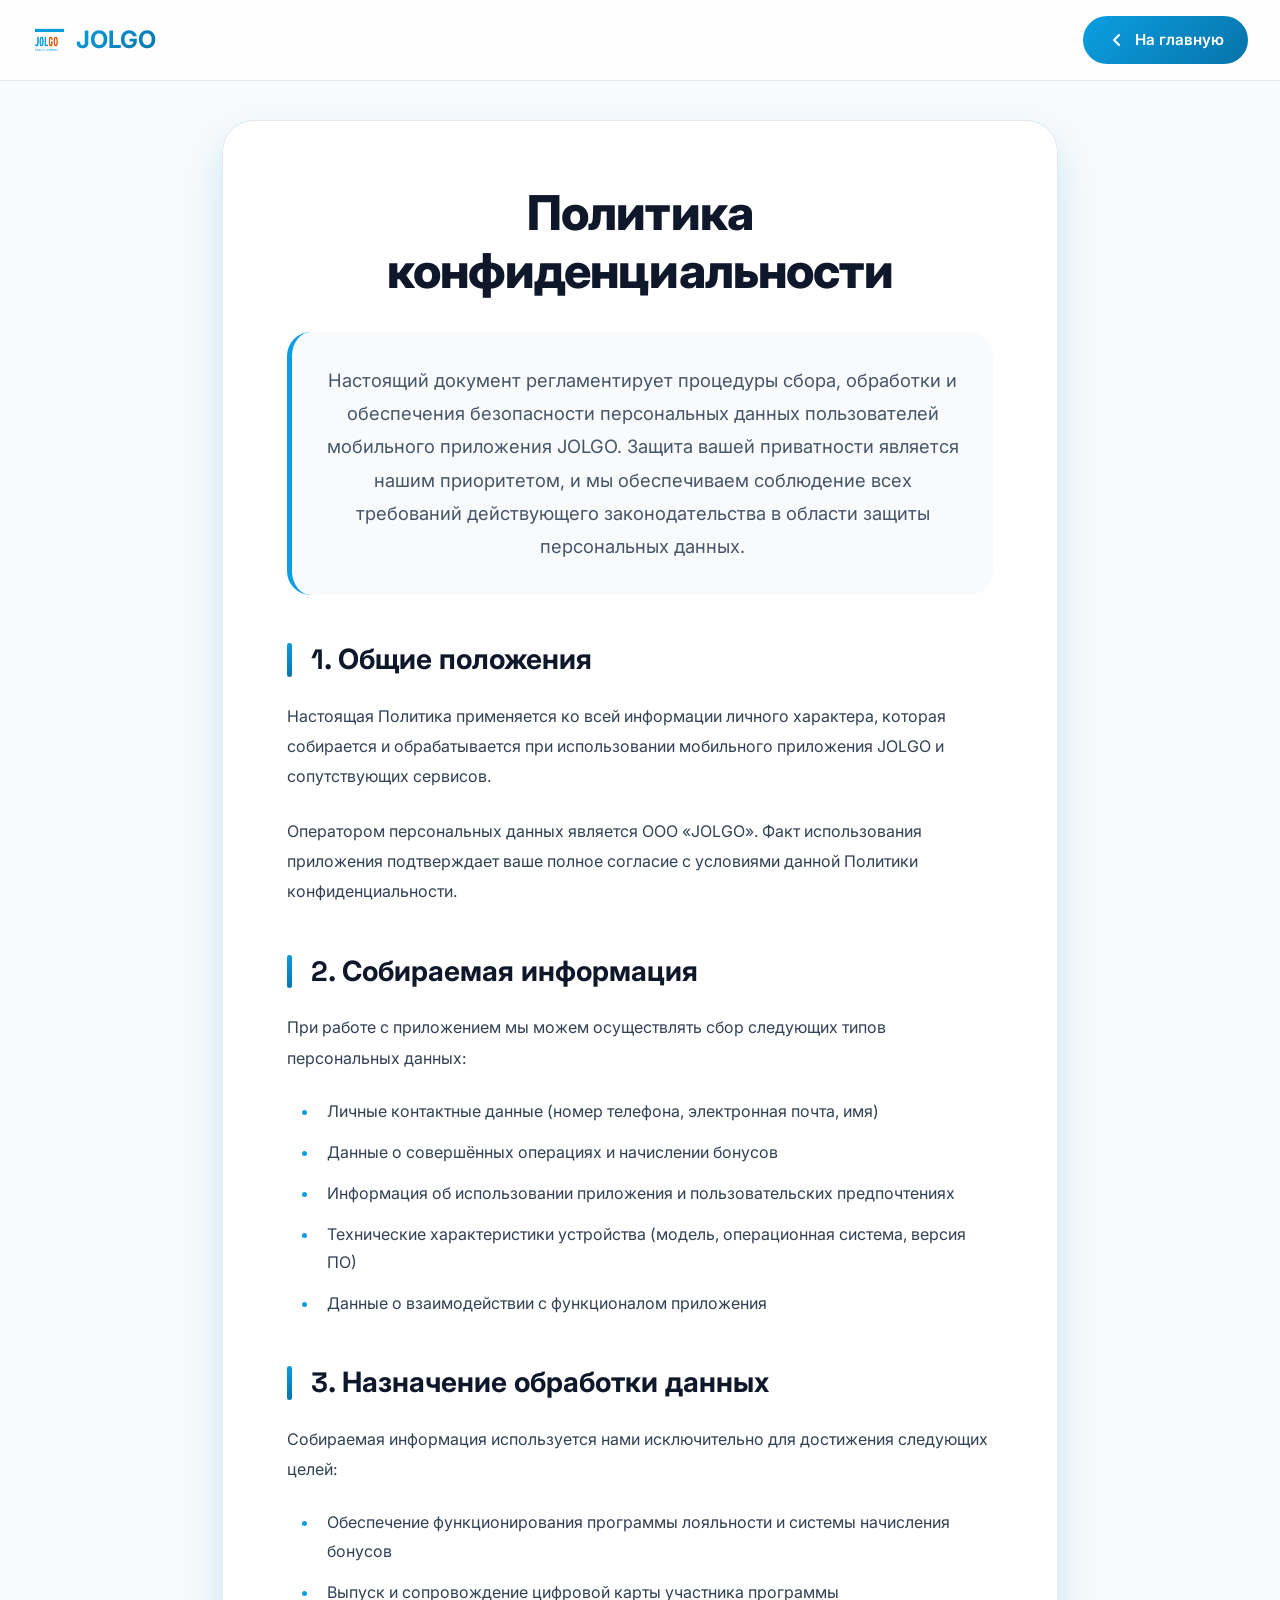
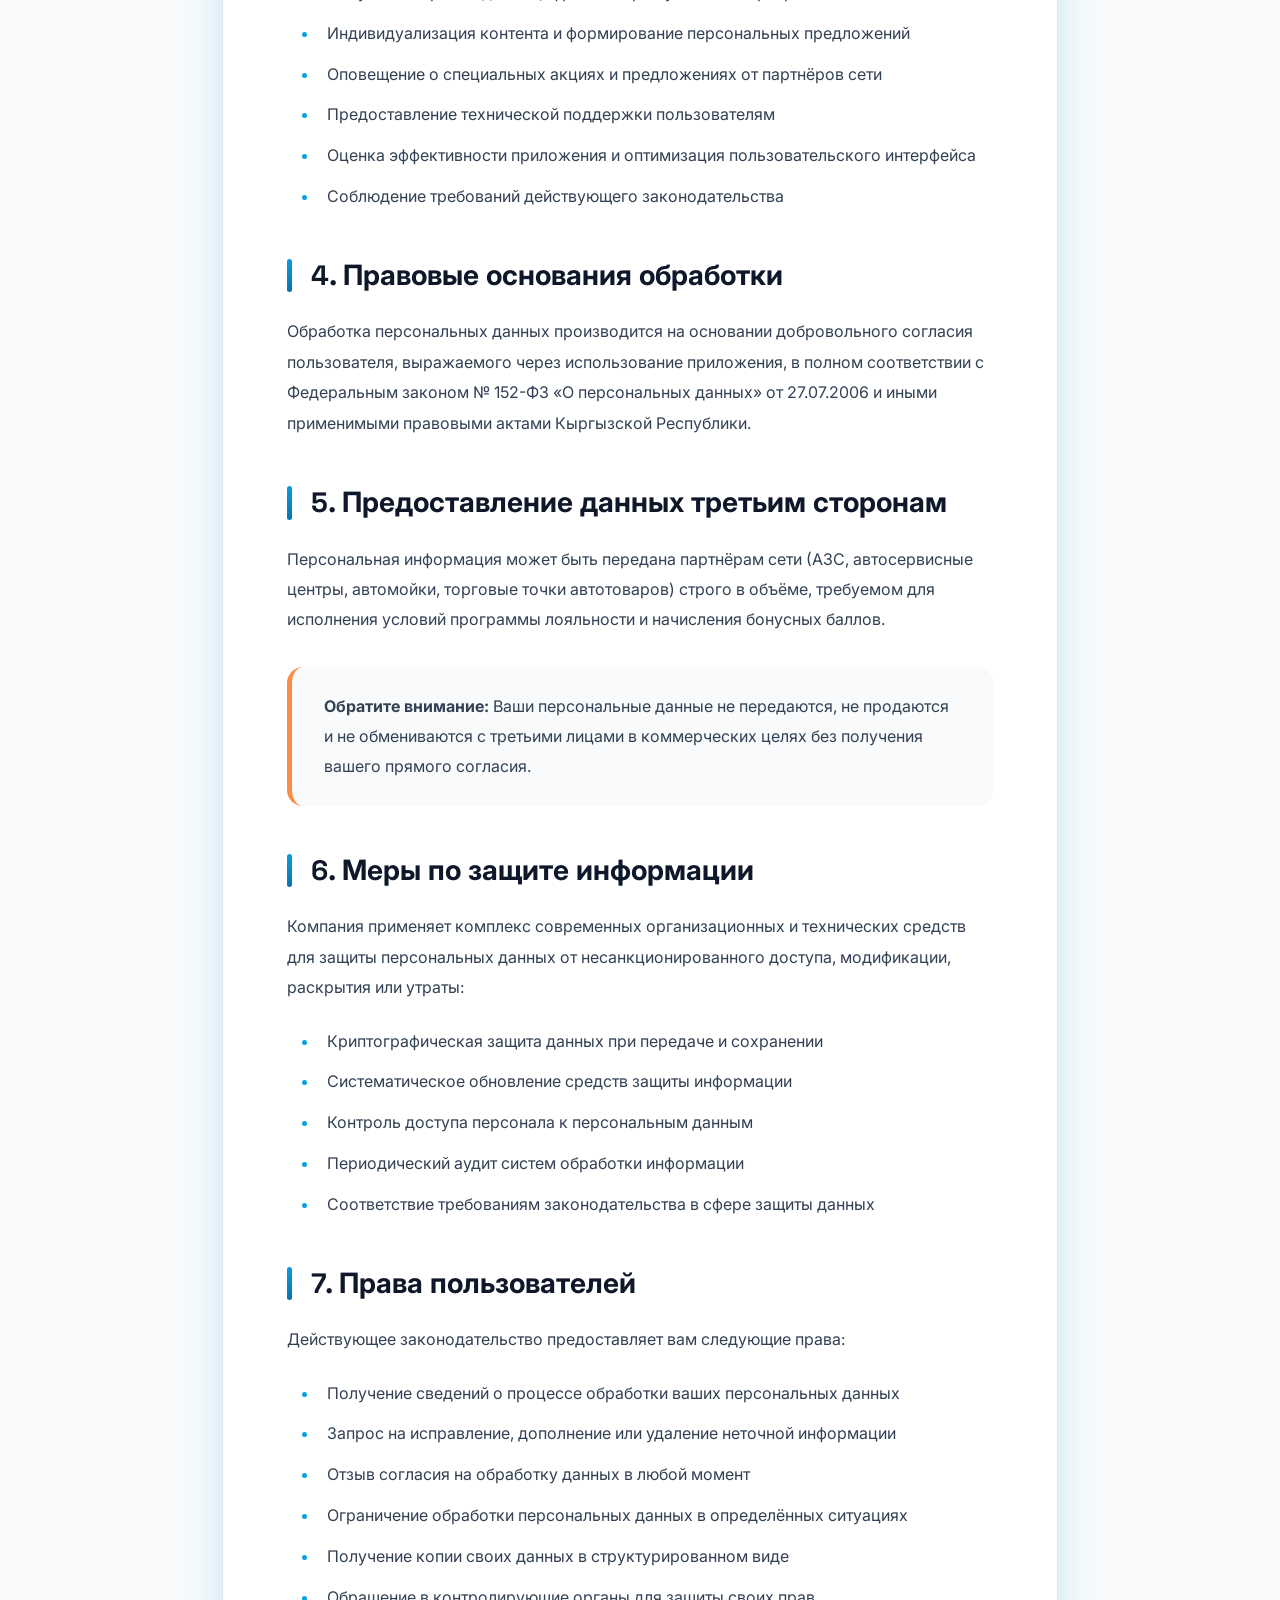
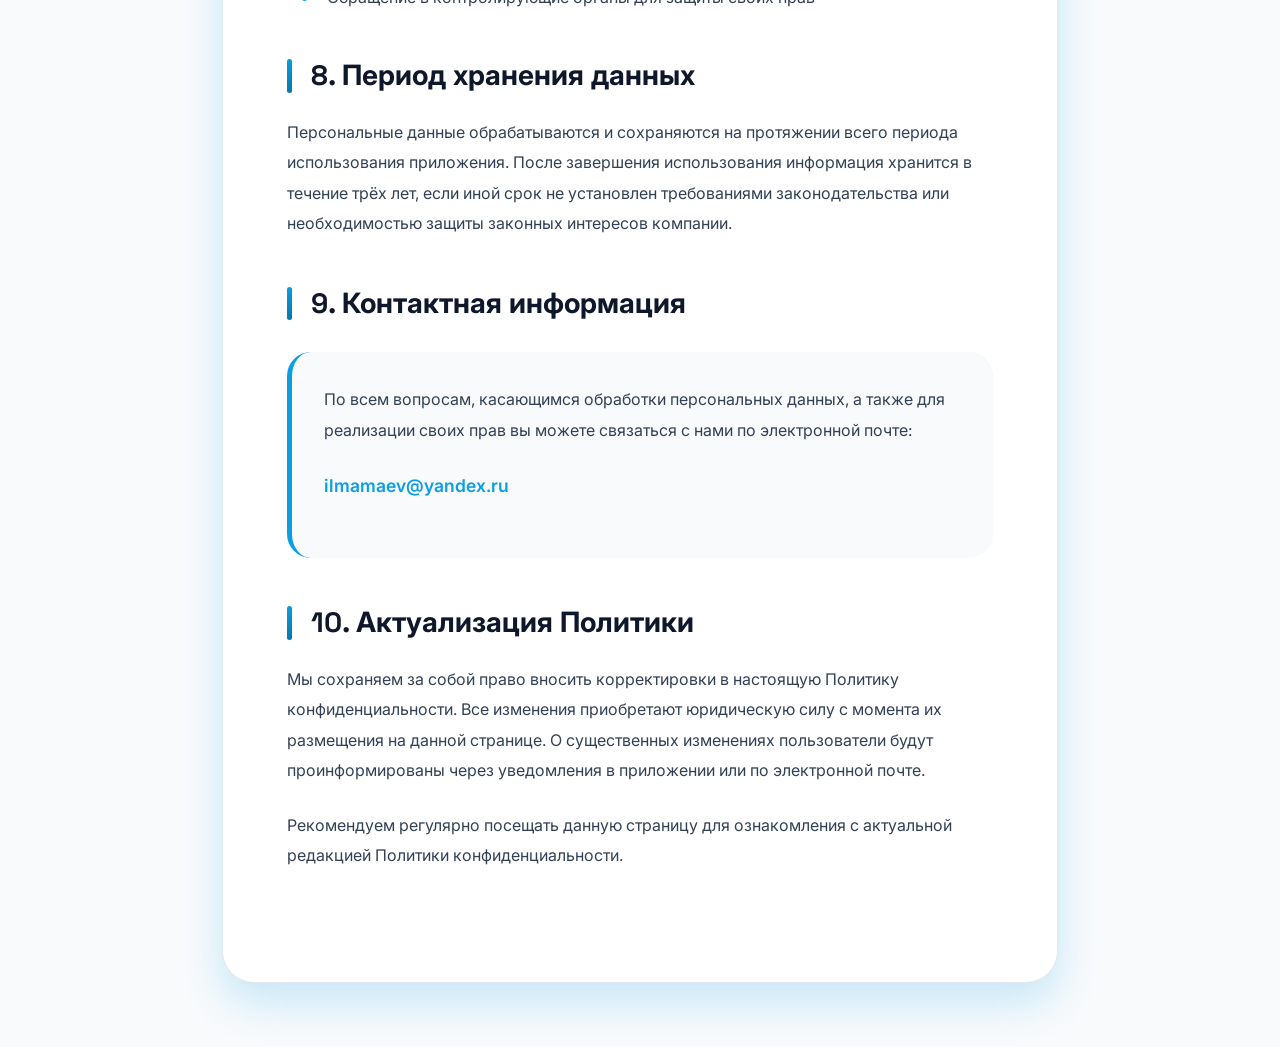
==== commit 69812ae6: "html fixes" ====
--- a/privacy.html
+++ b/privacy.html
@@ -270,7 +270,7 @@
                 Обработка персональных данных производится на основании добровольного согласия пользователя,
                 выражаемого через использование приложения, в полном соответствии с Федеральным законом
                 № 152-ФЗ «О персональных данных» от 27.07.2006 и иными применимыми правовыми актами
-                Российской Федерации.
+                Кыргызской Республики.
             </p>
         </div>
 
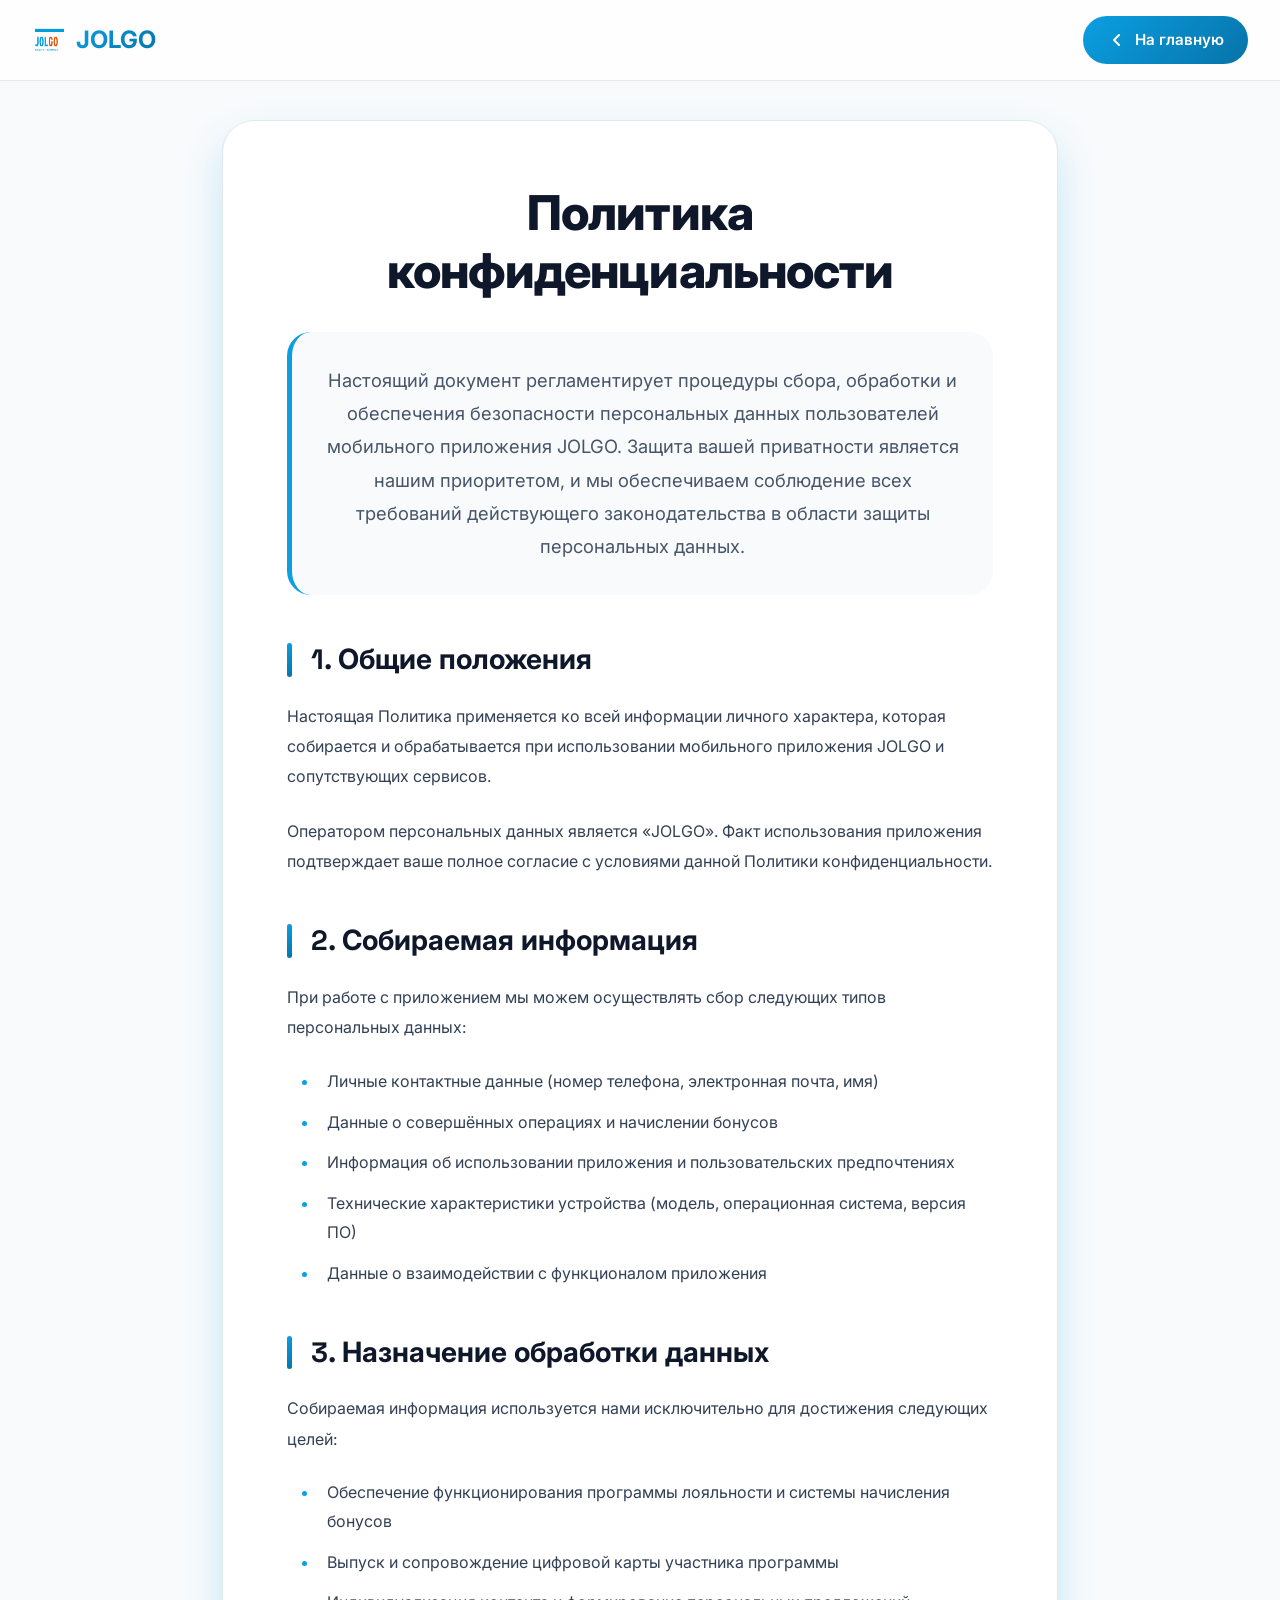
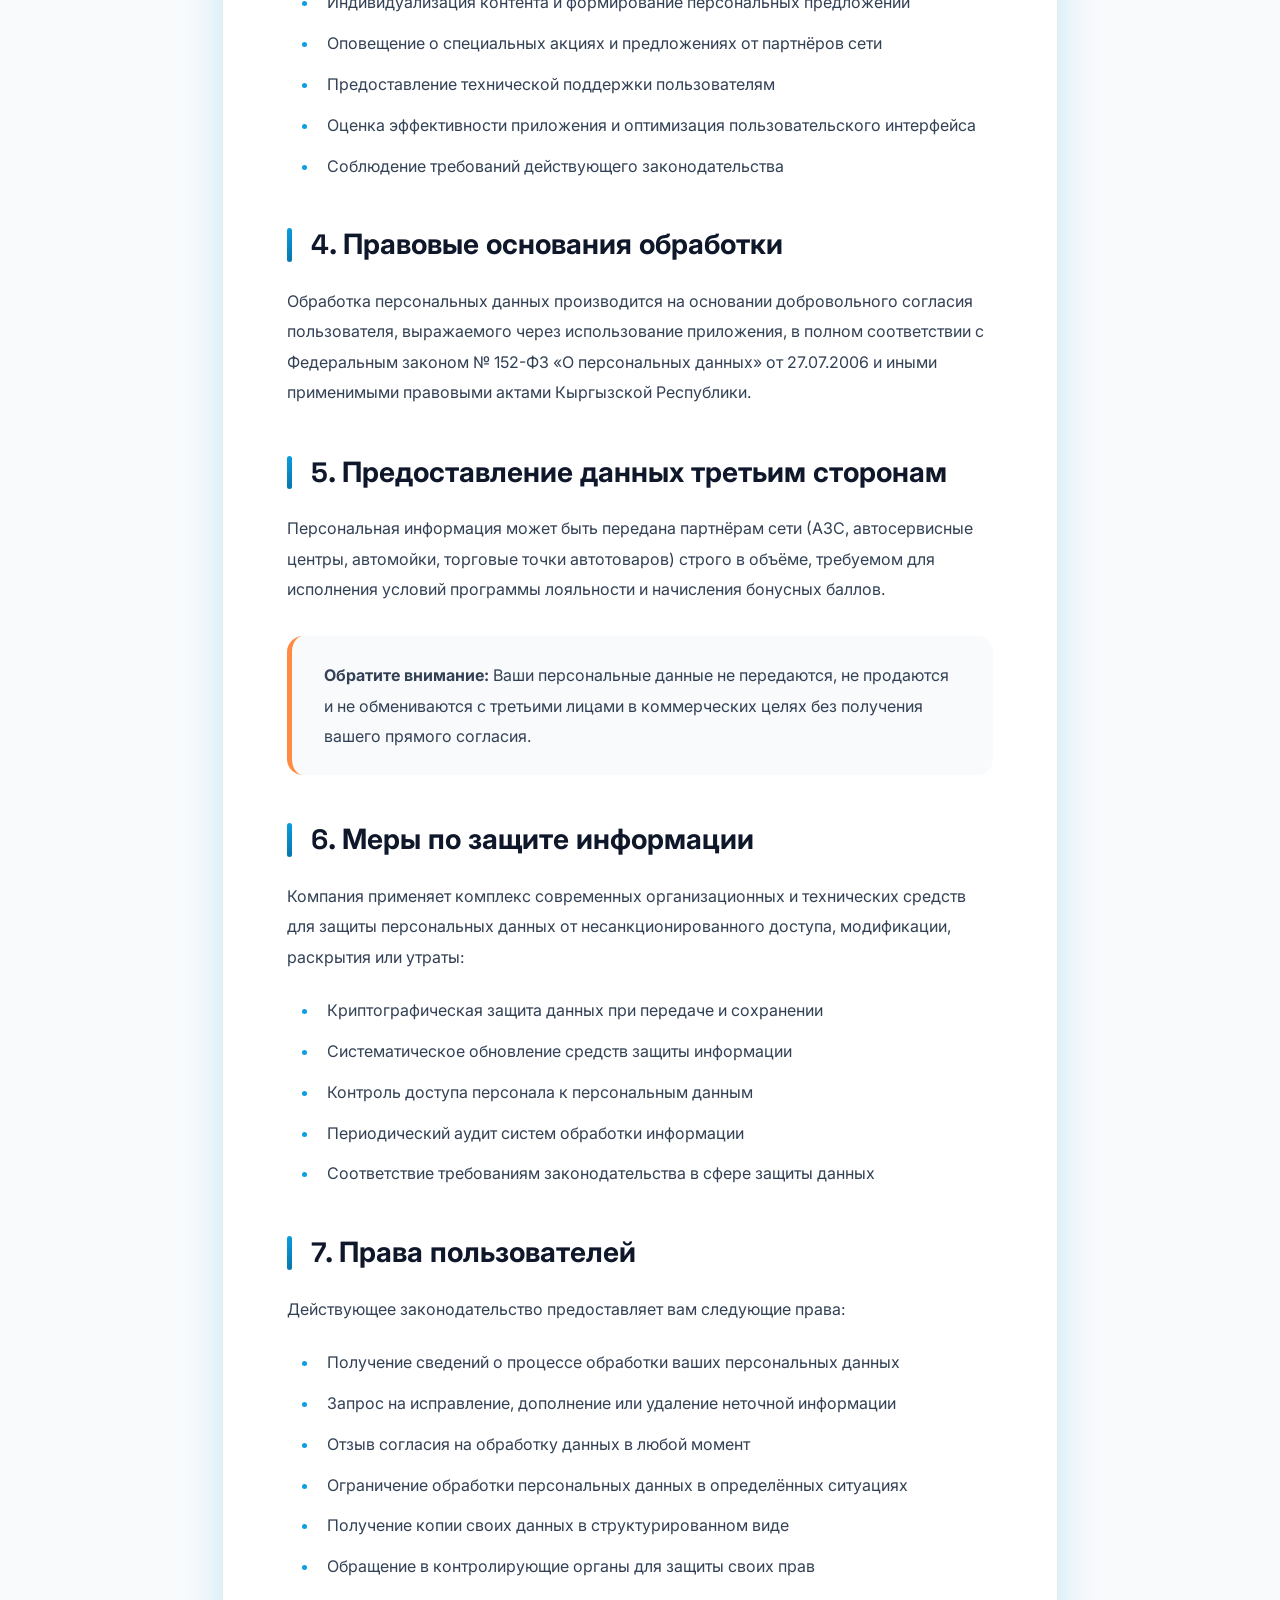
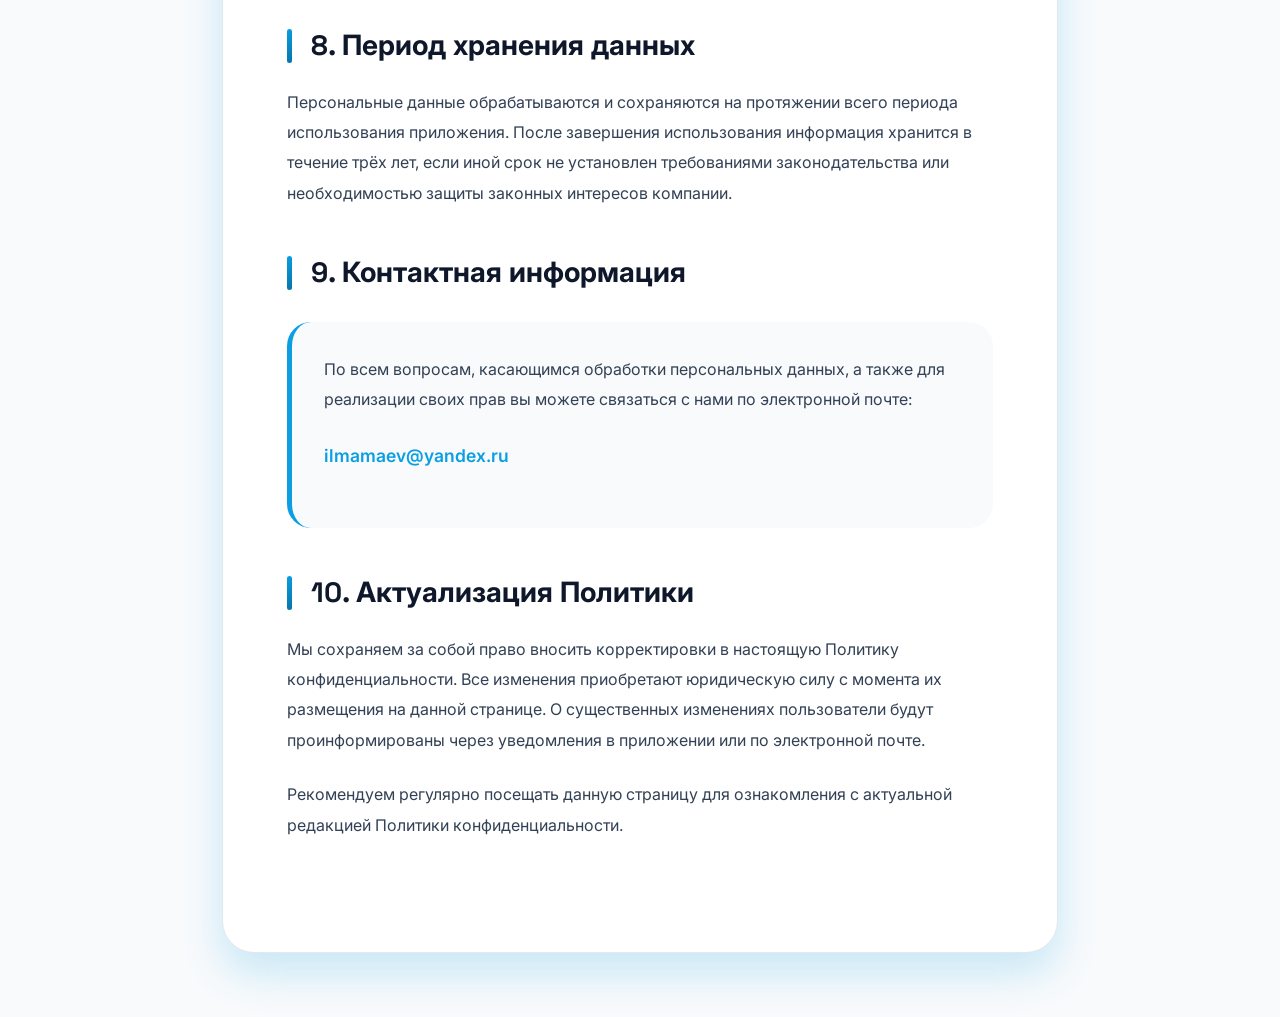
==== commit ea3c295e: "Update privacy.html" ====
--- a/privacy.html
+++ b/privacy.html
@@ -229,7 +229,7 @@
                 и обрабатывается при использовании мобильного приложения JOLGO и сопутствующих сервисов.
             </p>
             <p>
-                Оператором персональных данных является ООО «JOLGO». Факт использования приложения
+                Оператором персональных данных является «JOLGO». Факт использования приложения
                 подтверждает ваше полное согласие с условиями данной Политики конфиденциальности.
             </p>
         </div>
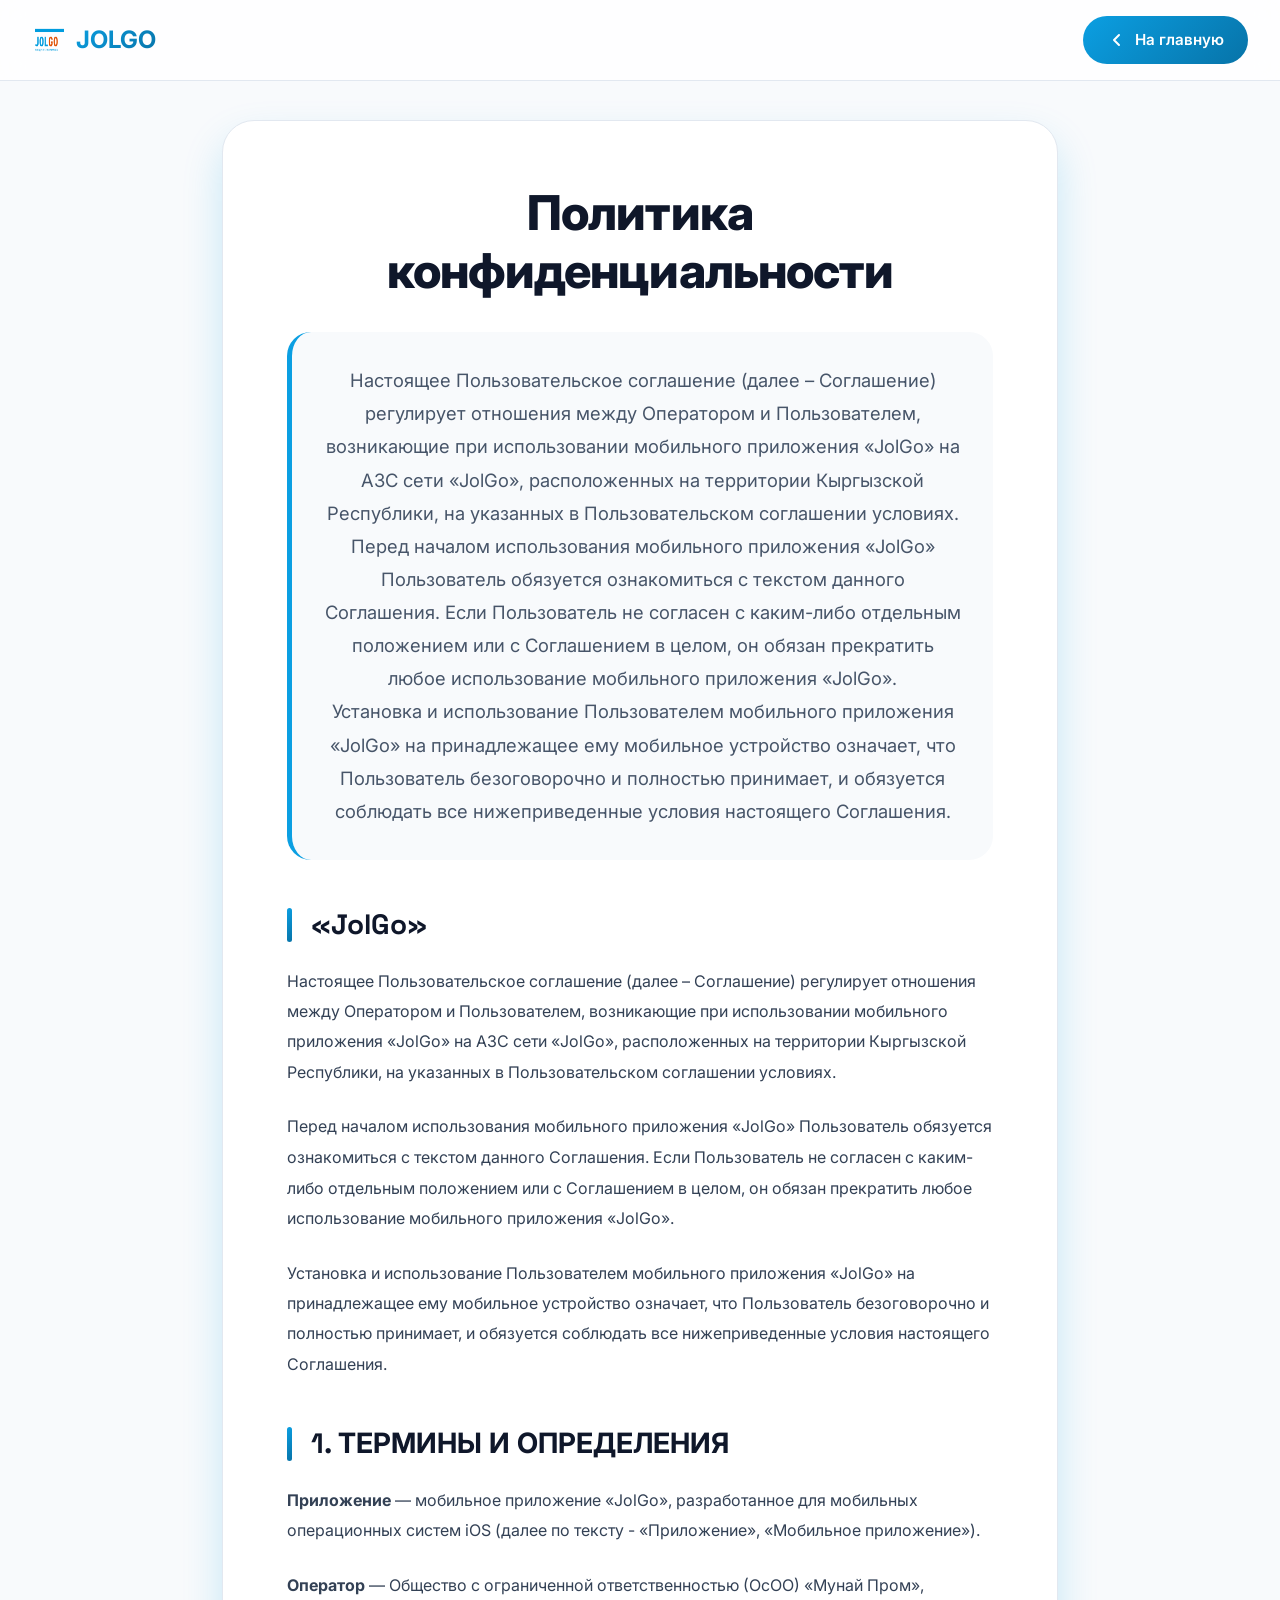
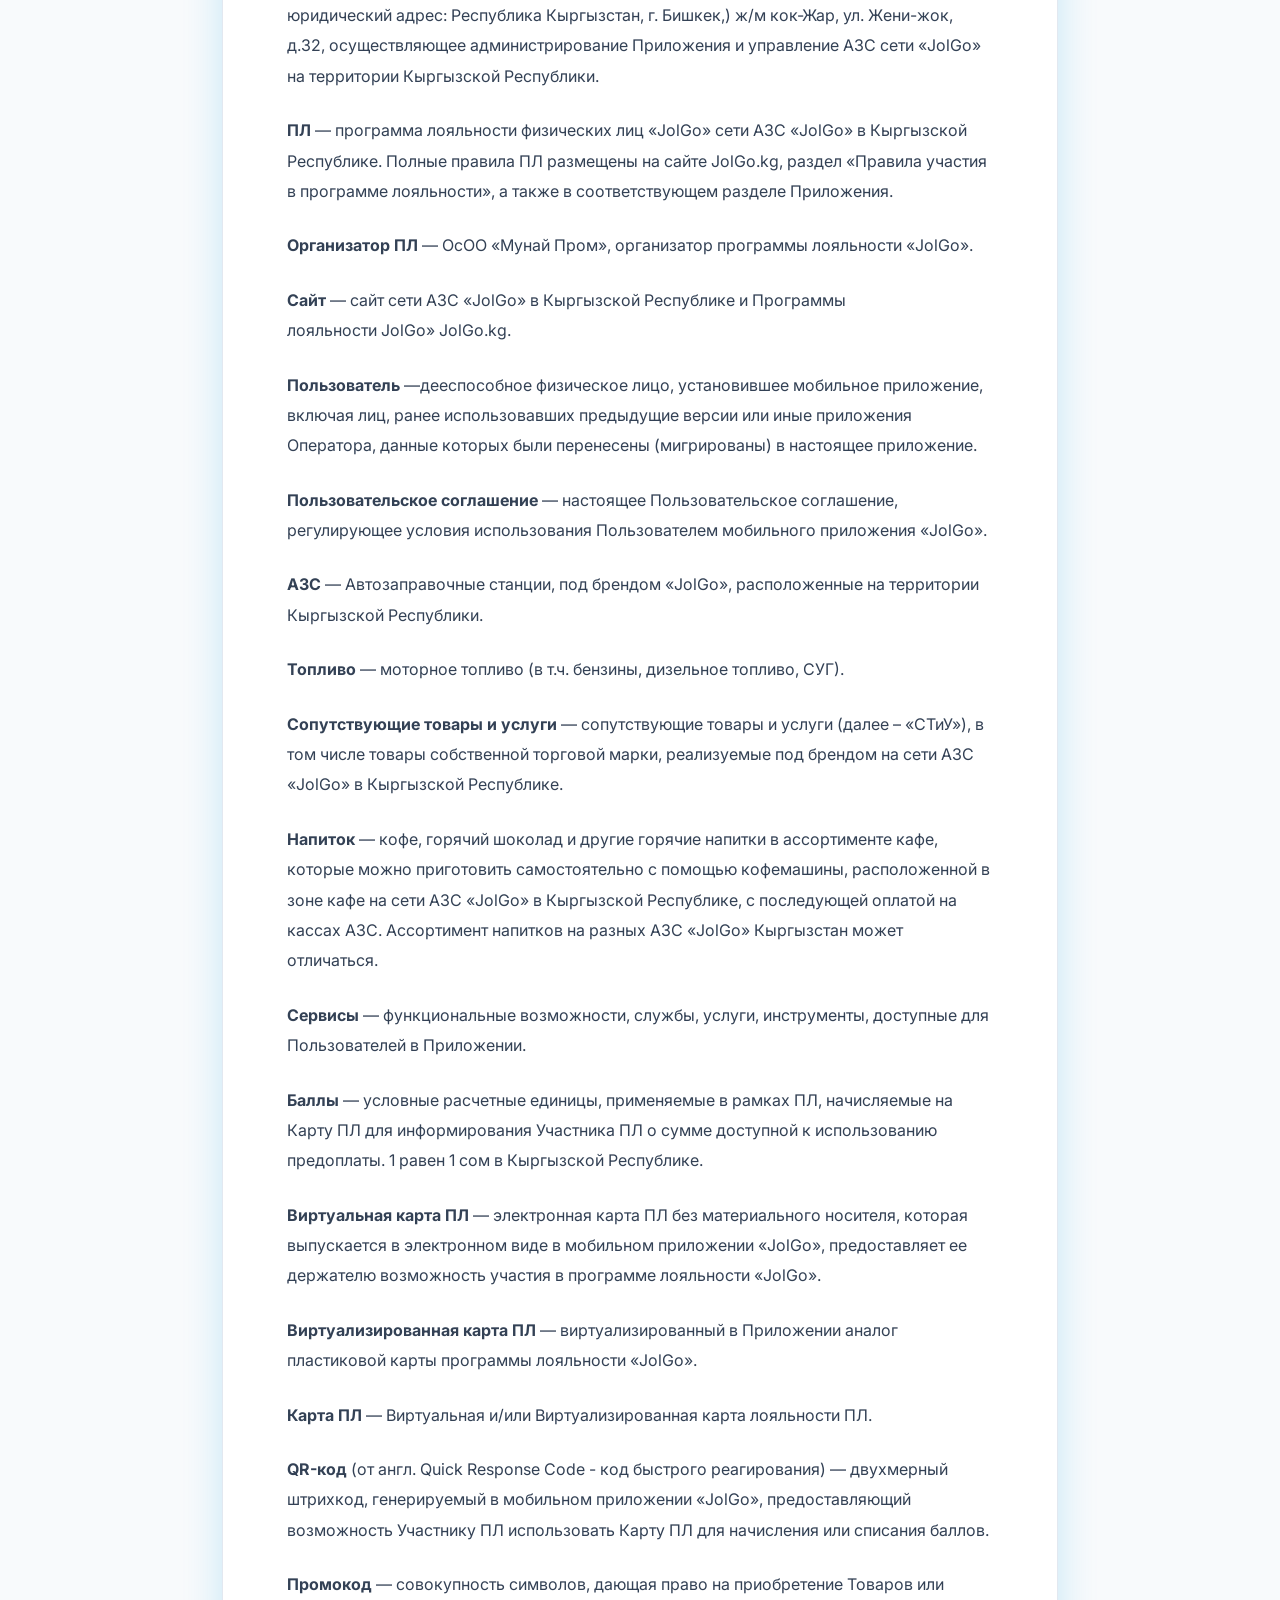
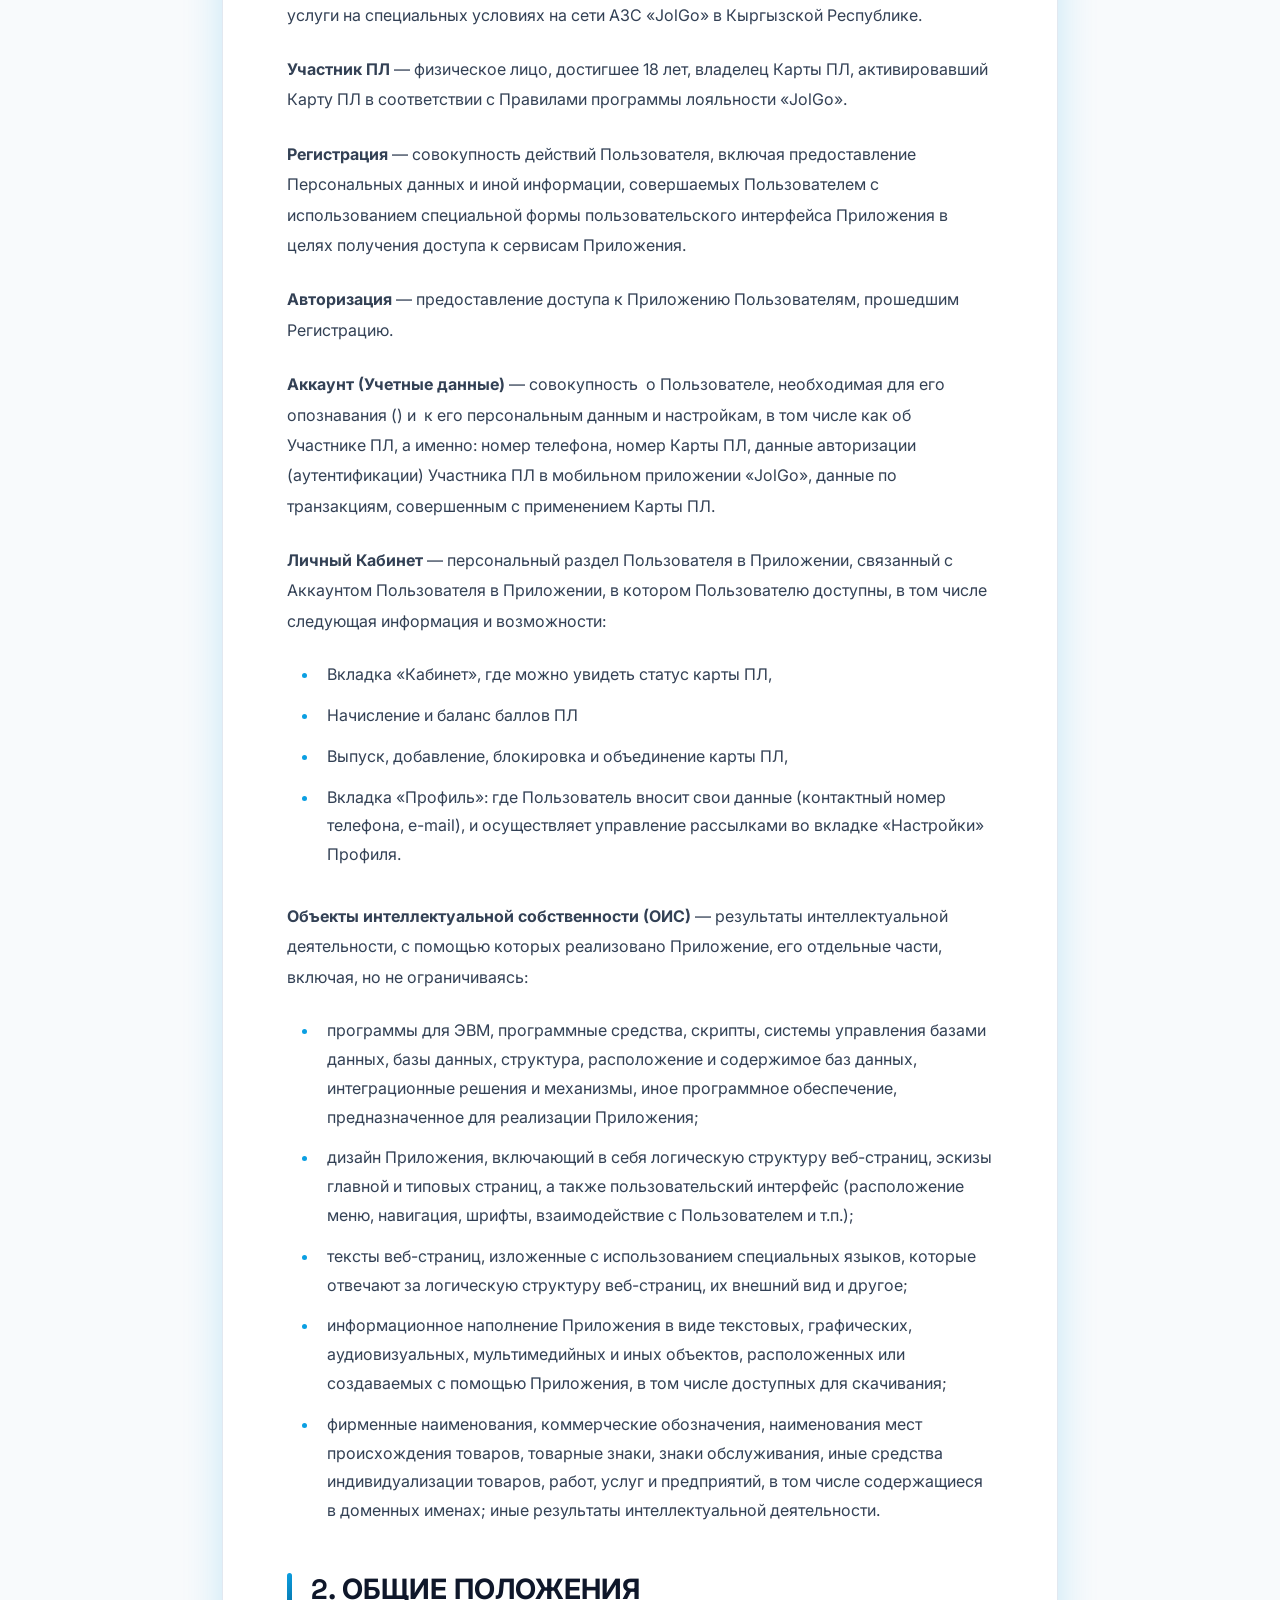
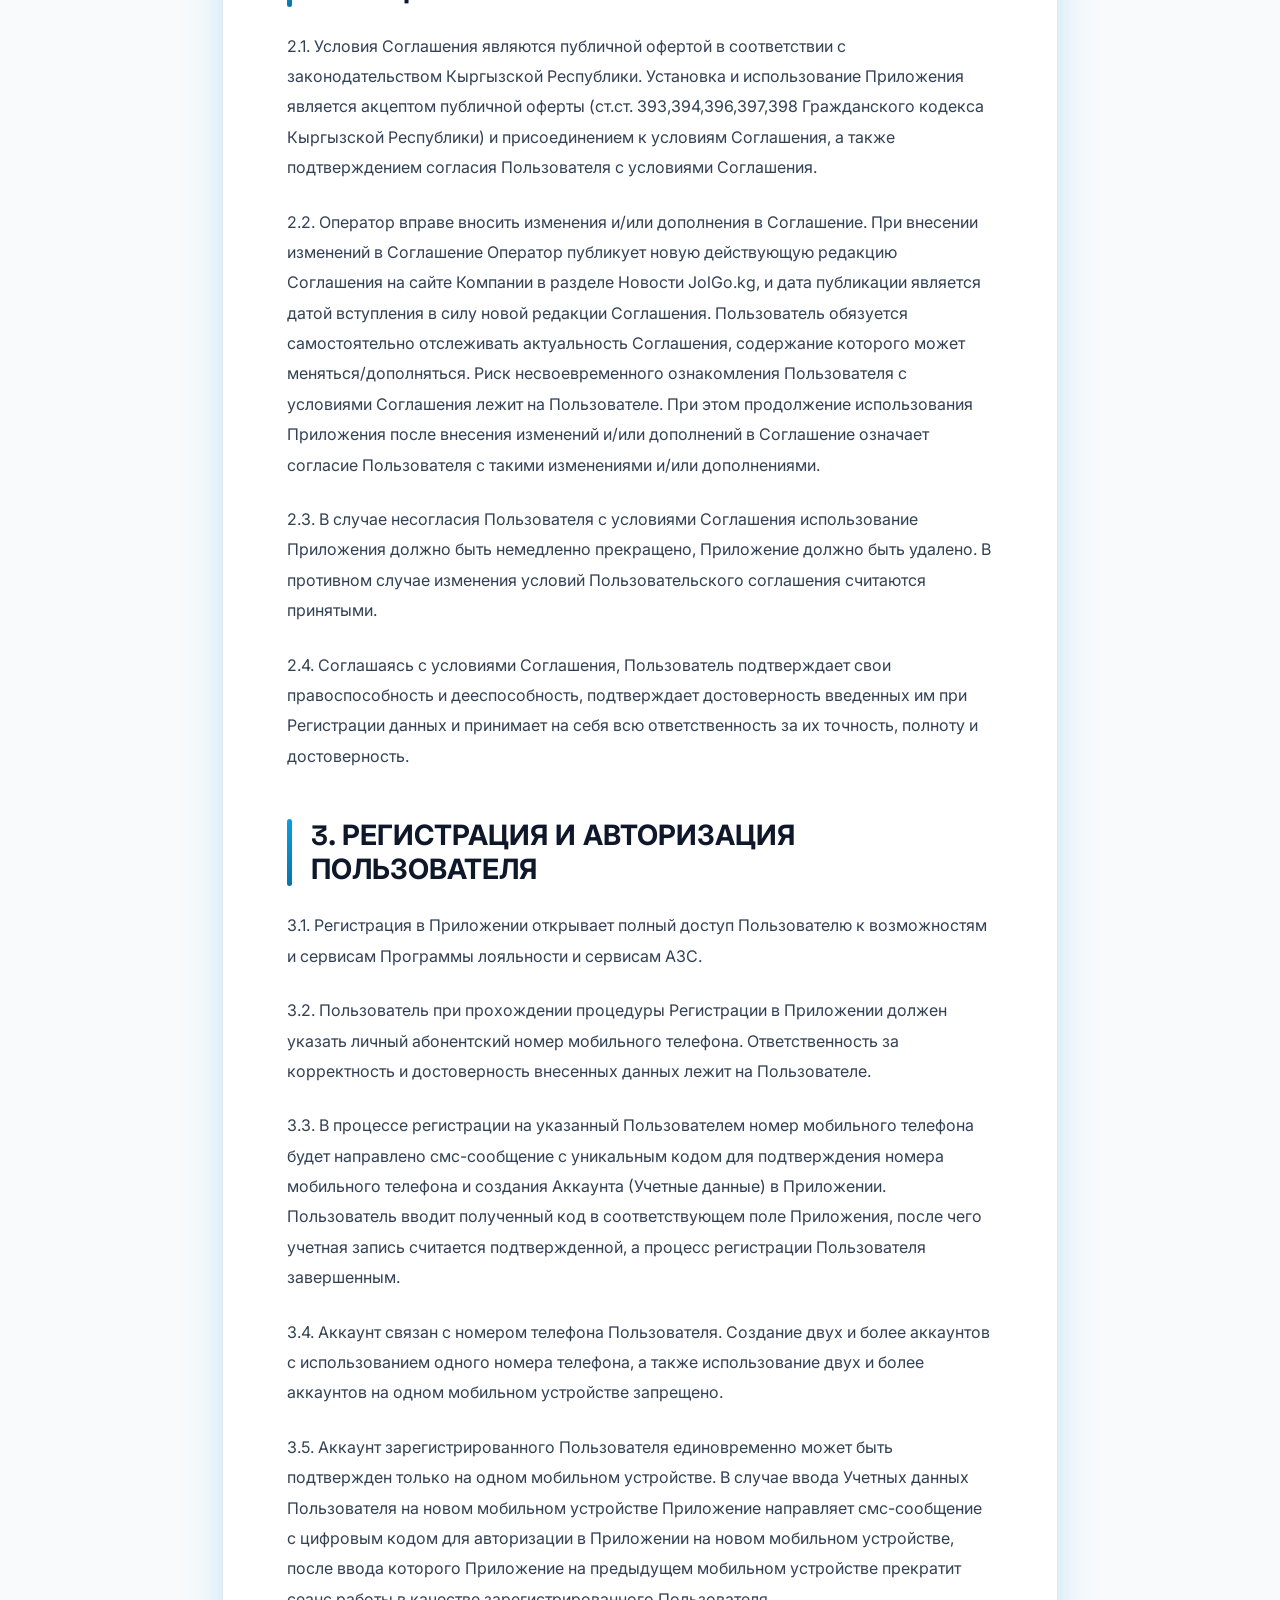
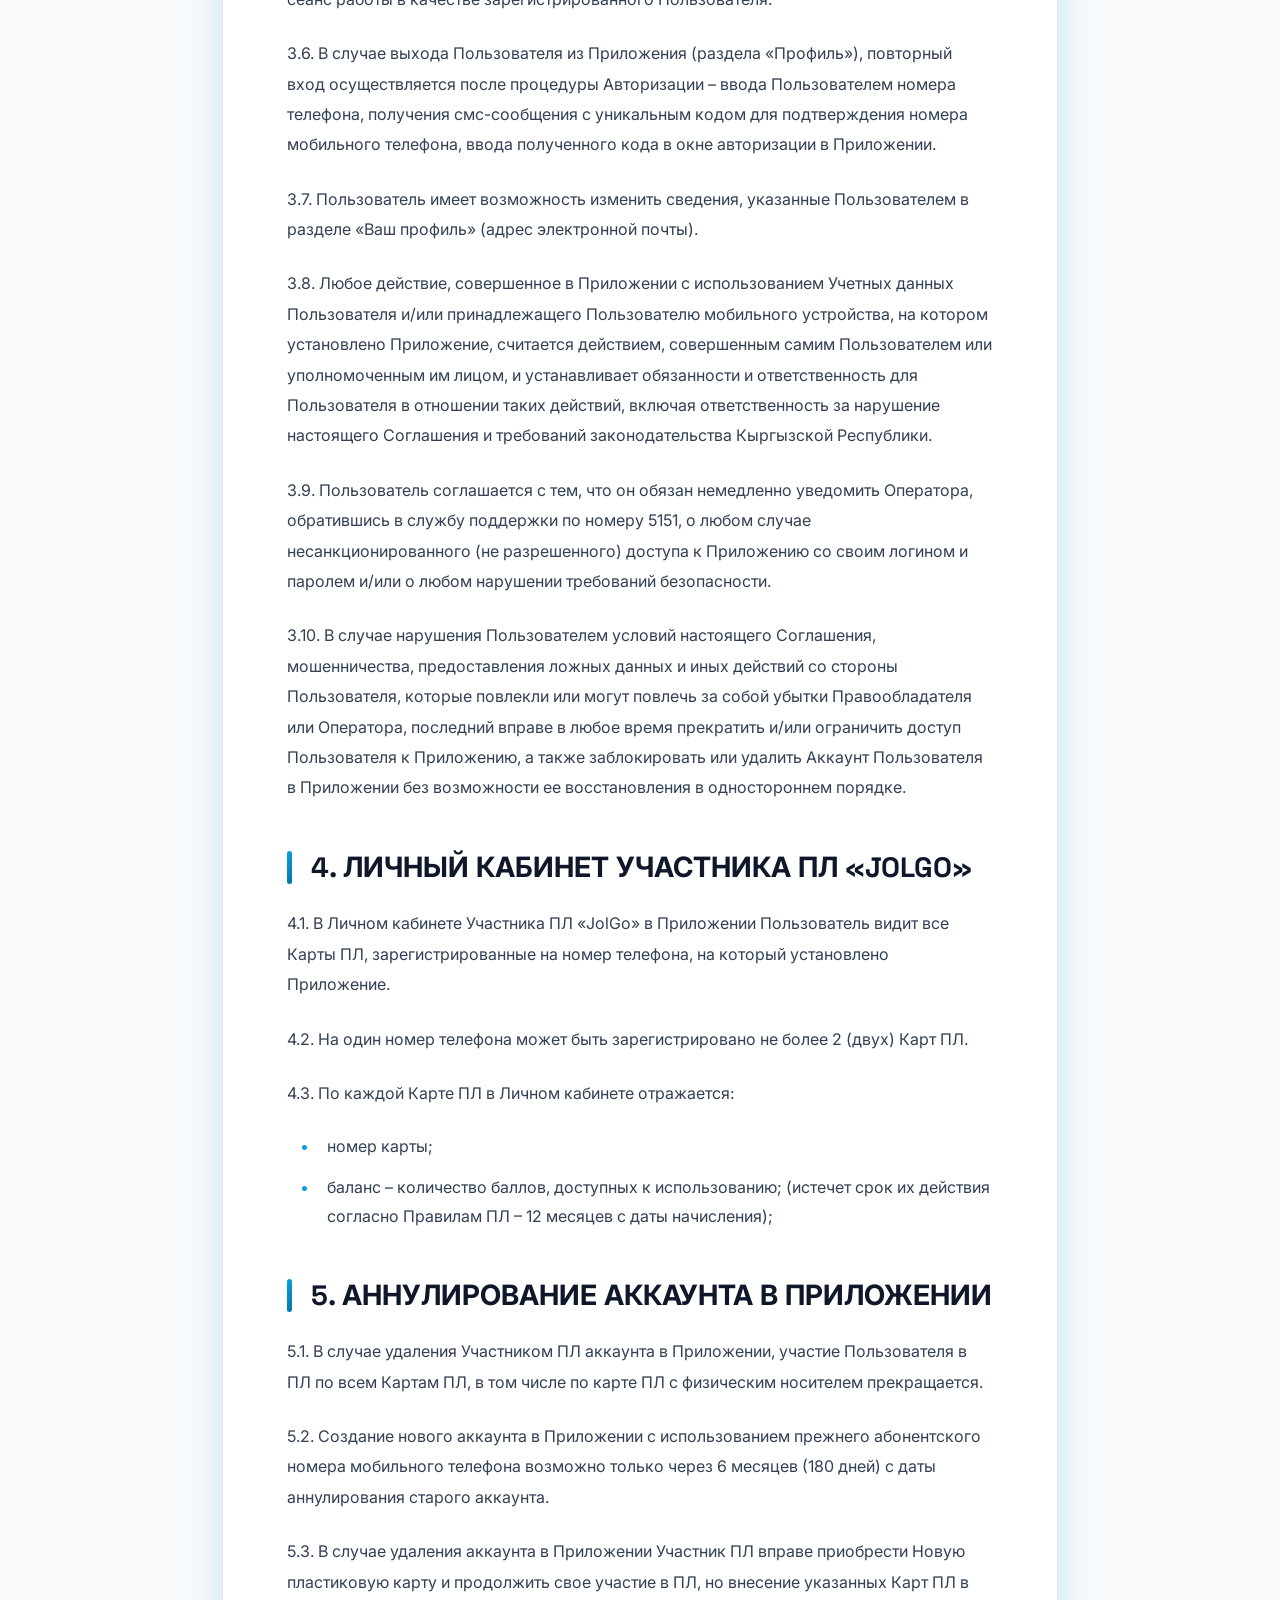
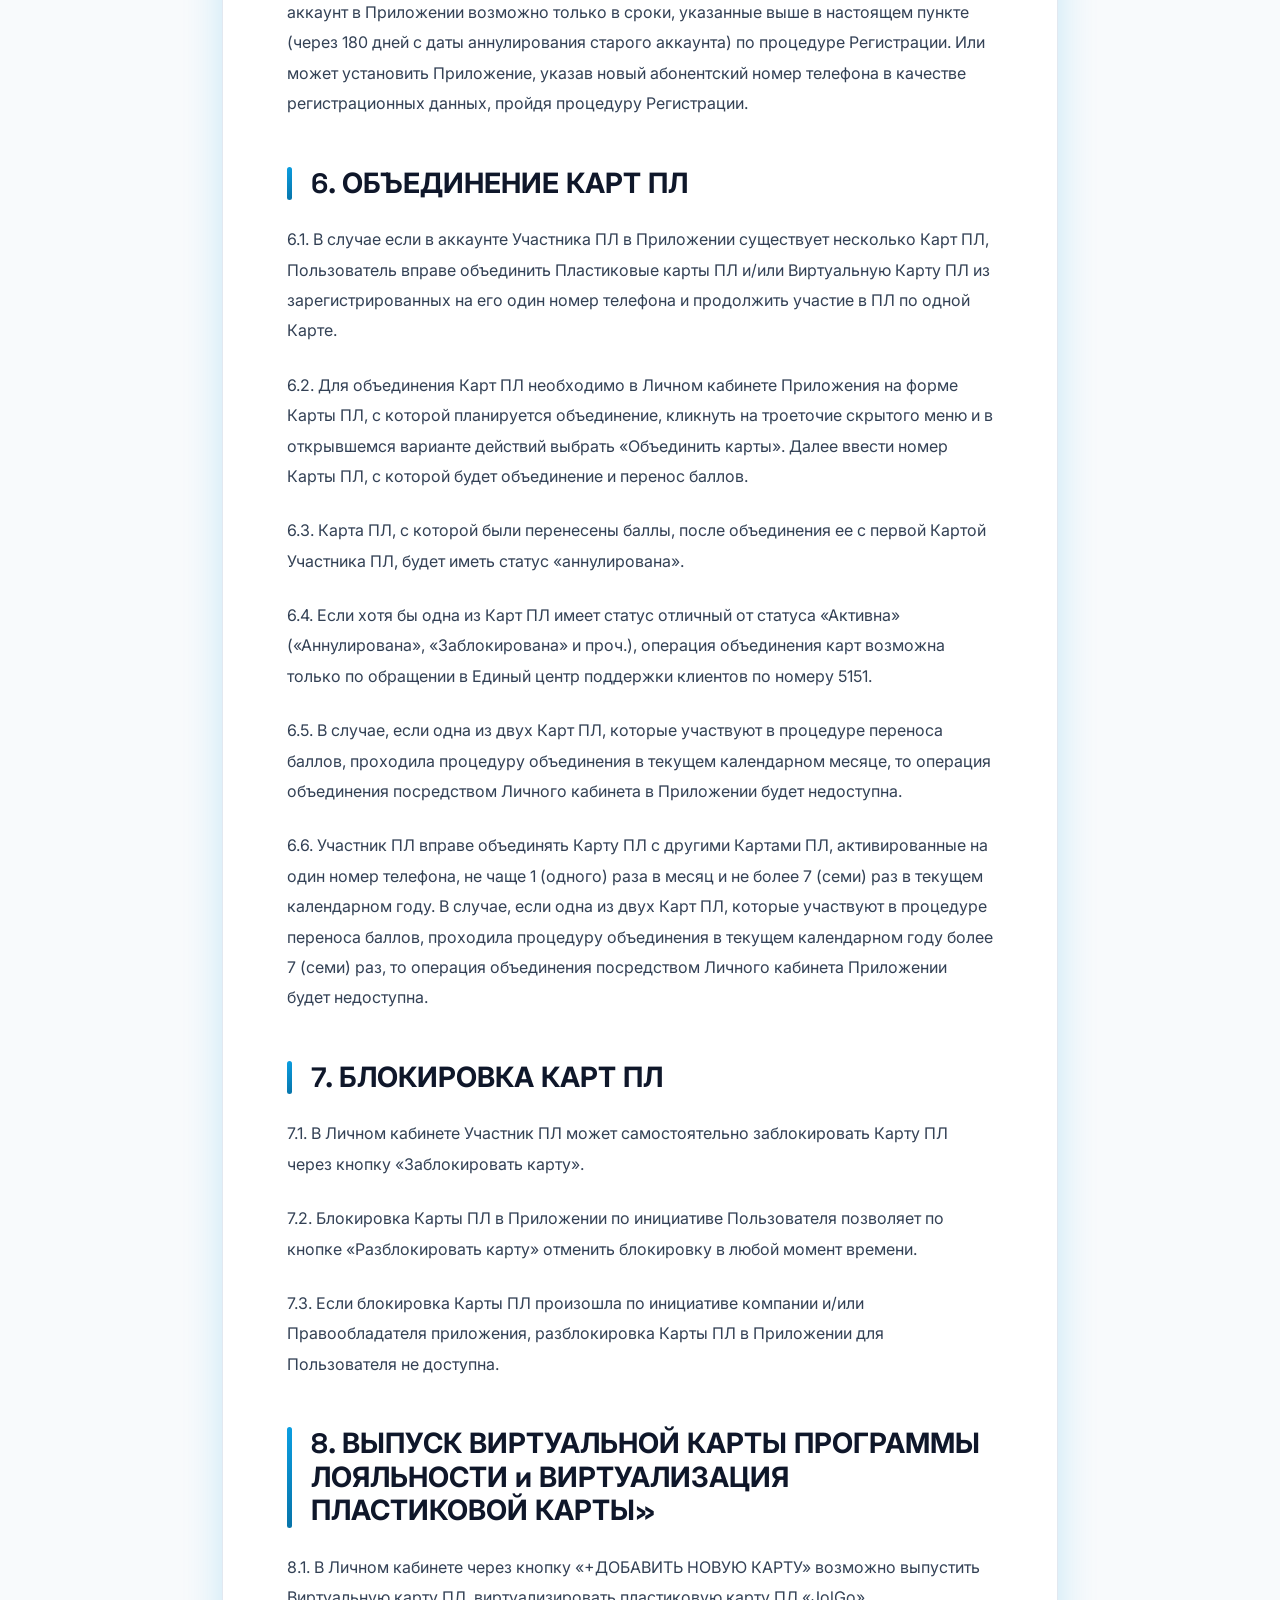
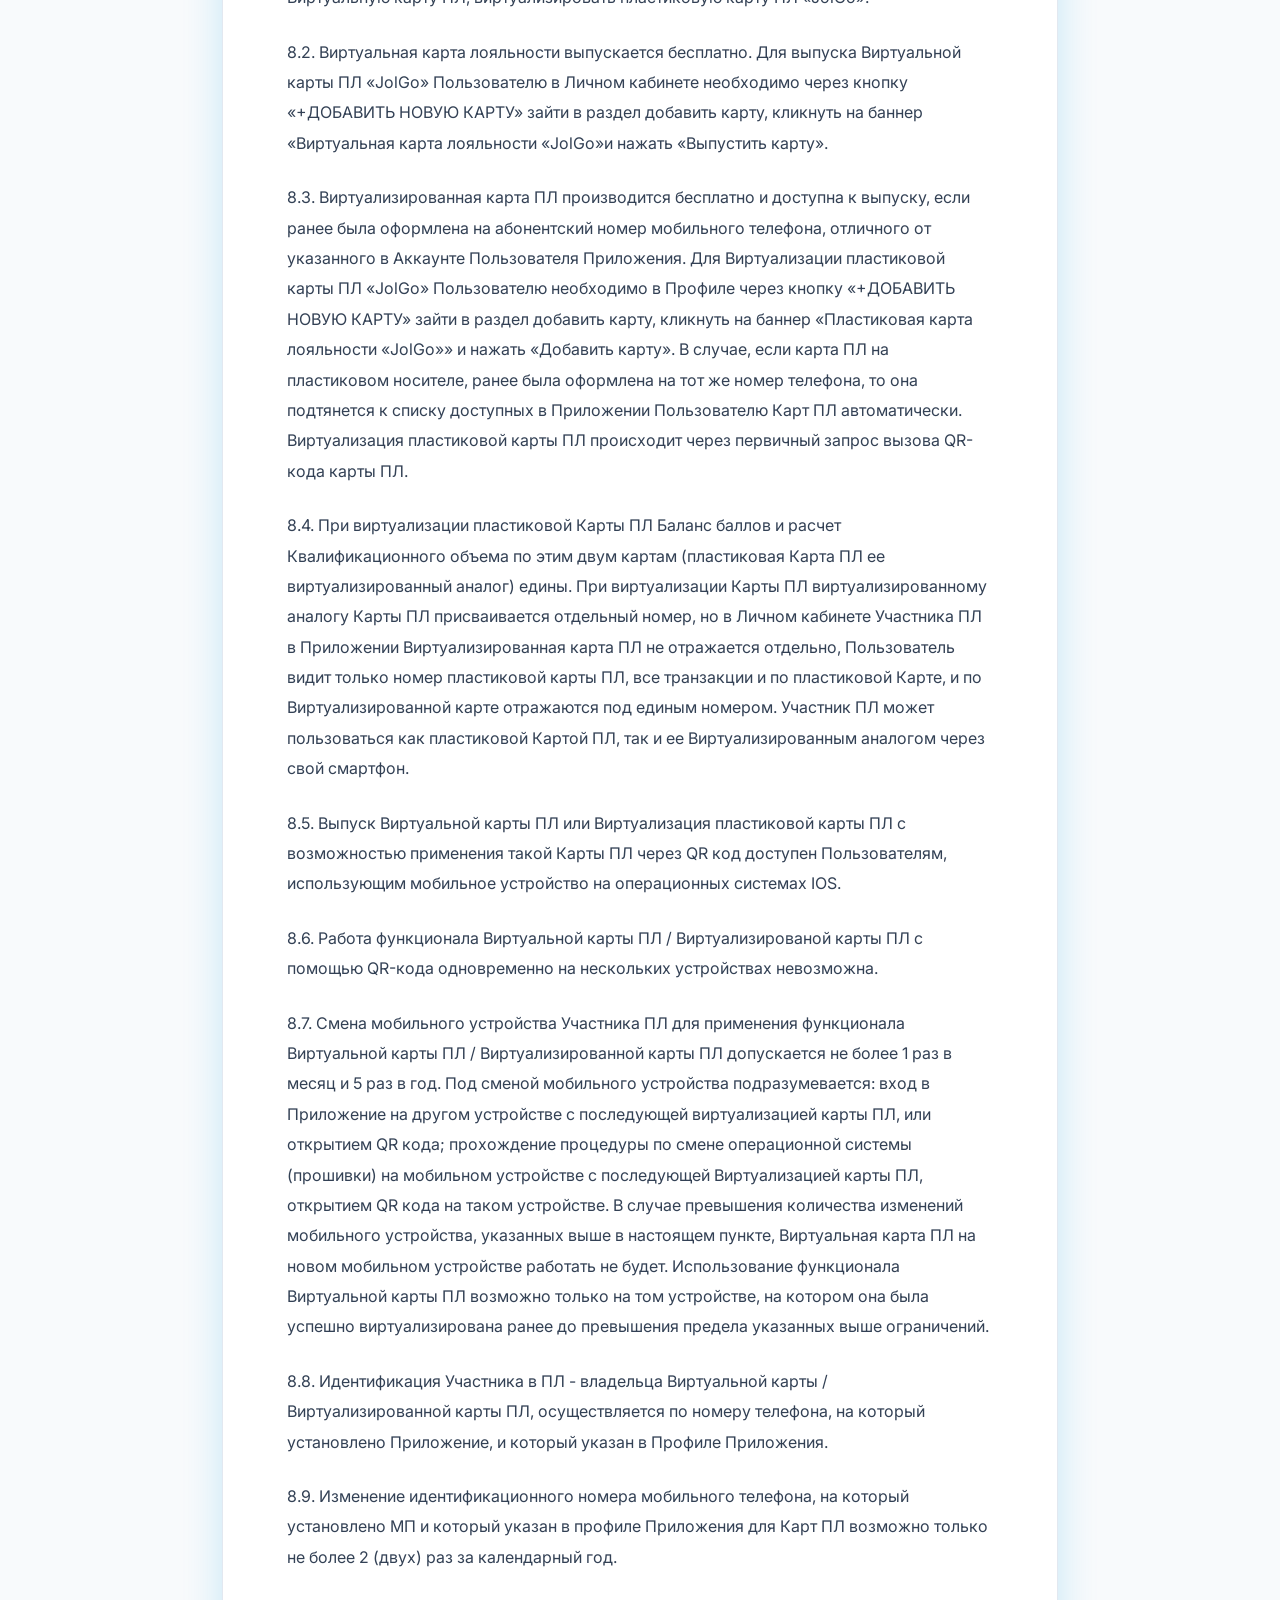
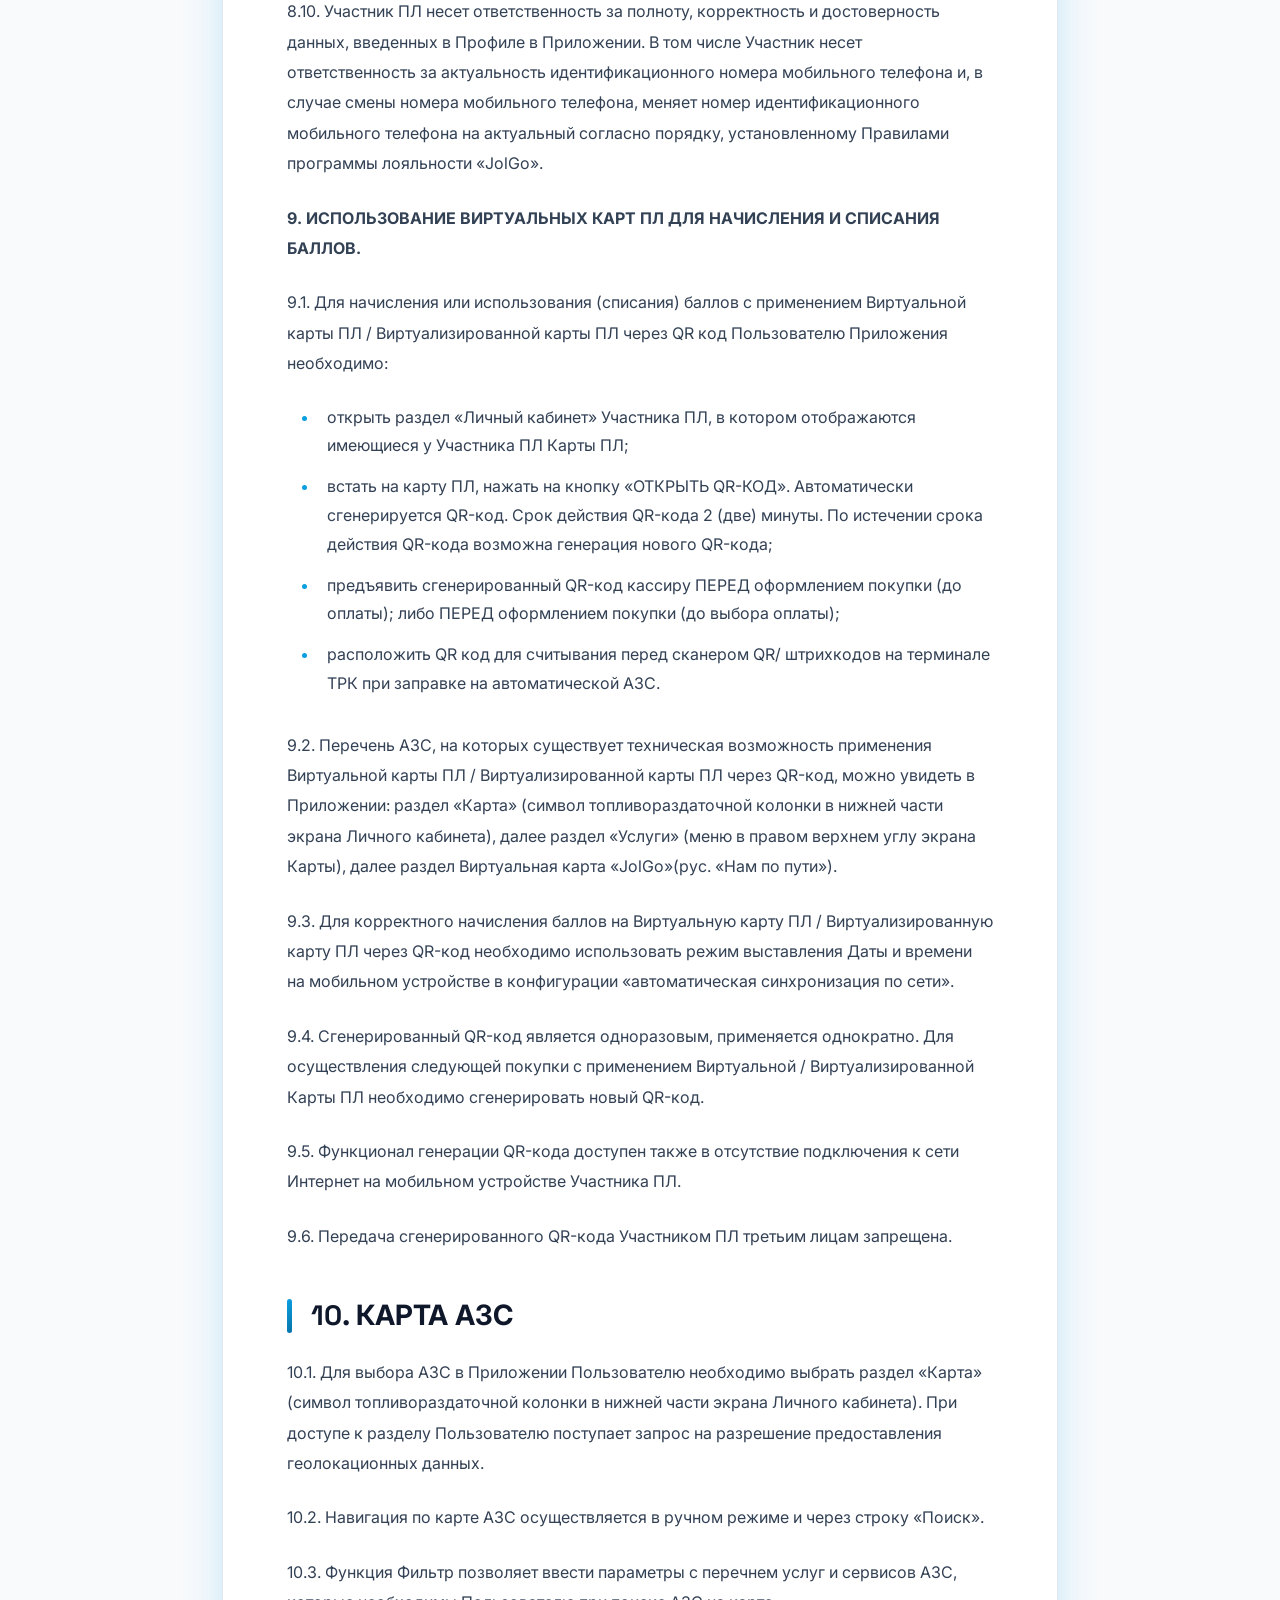
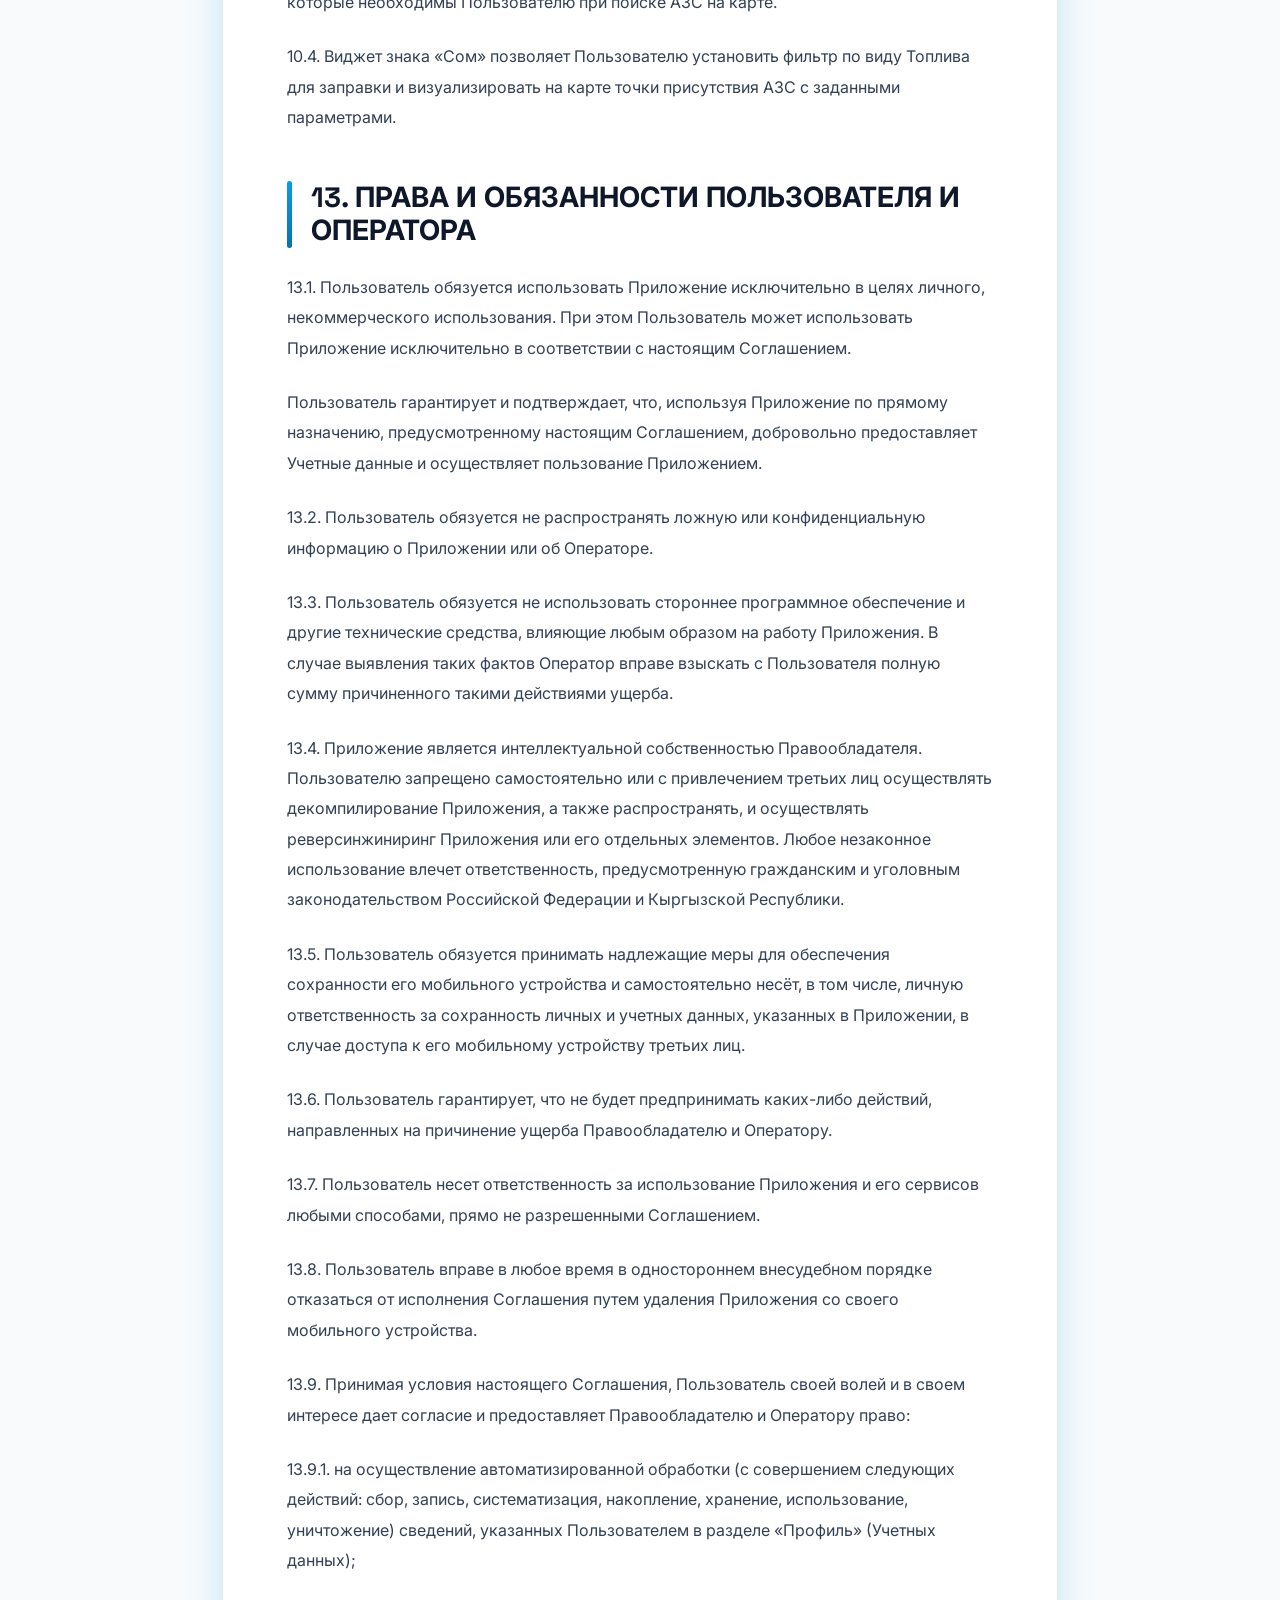
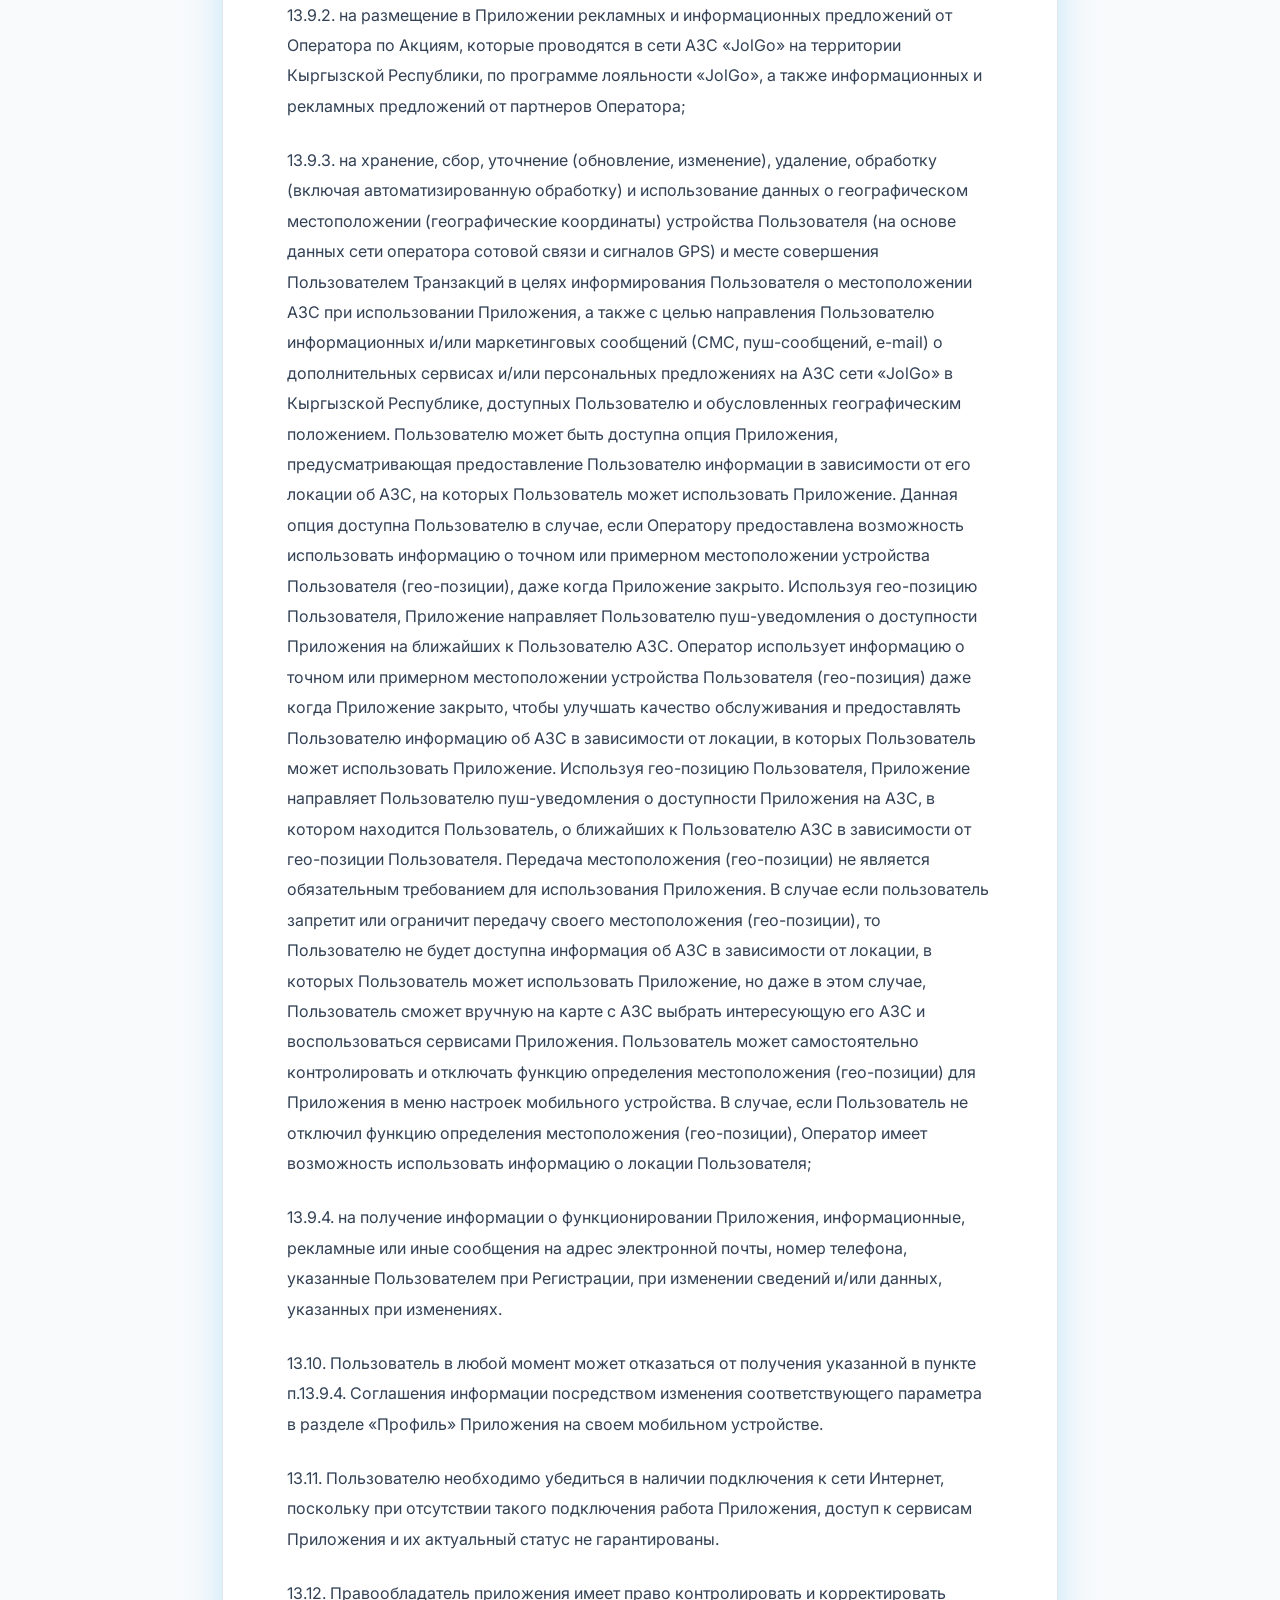
==== commit 92b6d31a: "Update privacy.html" ====
--- a/privacy.html
+++ b/privacy.html
@@ -216,145 +216,404 @@
         <h1 class="privacy-title">Политика конфиденциальности</h1>
 
         <div class="privacy-intro">
-            Настоящий документ регламентирует процедуры сбора, обработки и обеспечения безопасности
-            персональных данных пользователей мобильного приложения JOLGO. Защита вашей приватности
-            является нашим приоритетом, и мы обеспечиваем соблюдение всех требований действующего
-            законодательства в области защиты персональных данных.
+            <p>Настоящее Пользовательское соглашение (далее – Соглашение) регулирует отношения между Оператором и Пользователем, возникающие при использовании мобильного приложения «JolGo» на АЗС сети «JolGo», расположенных на территории Кыргызской Республики, на указанных в Пользовательском соглашении условиях. </p>
+            <p>Перед началом использования мобильного приложения «JolGo»<i> </i>Пользователь обязуется ознакомиться с текстом данного Соглашения. Если Пользователь не согласен с каким-либо отдельным положением или с Соглашением в целом, он обязан прекратить любое использование мобильного приложения «JolGo». </p>
+            <p>Установка и использование Пользователем мобильного приложения «JolGo» на принадлежащее ему мобильное устройство означает, что Пользователь безоговорочно и полностью принимает, и обязуется соблюдать все нижеприведенные условия настоящего Соглашения. </p>
         </div>
 
         <div class="privacy-section">
-            <h2>1. Общие положения</h2>
-            <p>
-                Настоящая Политика применяется ко всей информации личного характера, которая собирается
-                и обрабатывается при использовании мобильного приложения JOLGO и сопутствующих сервисов.
-            </p>
-            <p>
-                Оператором персональных данных является «JOLGO». Факт использования приложения
-                подтверждает ваше полное согласие с условиями данной Политики конфиденциальности.
-            </p>
-        </div>
-
-        <div class="privacy-section">
-            <h2>2. Собираемая информация</h2>
-            <p>
-                При работе с приложением мы можем осуществлять сбор следующих типов персональных данных:
-            </p>
-            <ul>
-                <li>Личные контактные данные (номер телефона, электронная почта, имя)</li>
-                <li>Данные о совершённых операциях и начислении бонусов</li>
-                <li>Информация об использовании приложения и пользовательских предпочтениях</li>
-                <li>Технические характеристики устройства (модель, операционная система, версия ПО)</li>
-                <li>Данные о взаимодействии с функционалом приложения</li>
-            </ul>
-        </div>
-
-        <div class="privacy-section">
-            <h2>3. Назначение обработки данных</h2>
-            <p>
-                Собираемая информация используется нами исключительно для достижения следующих целей:
-            </p>
-            <ul>
-                <li>Обеспечение функционирования программы лояльности и системы начисления бонусов</li>
-                <li>Выпуск и сопровождение цифровой карты участника программы</li>
-                <li>Индивидуализация контента и формирование персональных предложений</li>
-                <li>Оповещение о специальных акциях и предложениях от партнёров сети</li>
-                <li>Предоставление технической поддержки пользователям</li>
-                <li>Оценка эффективности приложения и оптимизация пользовательского интерфейса</li>
-                <li>Соблюдение требований действующего законодательства</li>
-            </ul>
-        </div>
-
-        <div class="privacy-section">
-            <h2>4. Правовые основания обработки</h2>
-            <p>
-                Обработка персональных данных производится на основании добровольного согласия пользователя,
-                выражаемого через использование приложения, в полном соответствии с Федеральным законом
-                № 152-ФЗ «О персональных данных» от 27.07.2006 и иными применимыми правовыми актами
-                Кыргызской Республики.
-            </p>
-        </div>
-
-        <div class="privacy-section">
-            <h2>5. Предоставление данных третьим сторонам</h2>
-            <p>
-                Персональная информация может быть передана партнёрам сети (АЗС, автосервисные центры,
-                автомойки, торговые точки автотоваров) строго в объёме, требуемом для исполнения условий
-                программы лояльности и начисления бонусных баллов.
-            </p>
-            <div class="important-block">
-                <p>
-                    <strong>Обратите внимание:</strong> Ваши персональные данные не передаются, не продаются
-                    и не обмениваются с третьими лицами в коммерческих целях без получения вашего
-                    прямого согласия.
-                </p>
-            </div>
-        </div>
-
-        <div class="privacy-section">
-            <h2>6. Меры по защите информации</h2>
-            <p>
-                Компания применяет комплекс современных организационных и технических средств для защиты
-                персональных данных от несанкционированного доступа, модификации, раскрытия или утраты:
-            </p>
-            <ul>
-                <li>Криптографическая защита данных при передаче и сохранении</li>
-                <li>Систематическое обновление средств защиты информации</li>
-                <li>Контроль доступа персонала к персональным данным</li>
-                <li>Периодический аудит систем обработки информации</li>
-                <li>Соответствие требованиям законодательства в сфере защиты данных</li>
-            </ul>
-        </div>
-
-        <div class="privacy-section">
-            <h2>7. Права пользователей</h2>
-            <p>Действующее законодательство предоставляет вам следующие права:</p>
-            <ul>
-                <li>Получение сведений о процессе обработки ваших персональных данных</li>
-                <li>Запрос на исправление, дополнение или удаление неточной информации</li>
-                <li>Отзыв согласия на обработку данных в любой момент</li>
-                <li>Ограничение обработки персональных данных в определённых ситуациях</li>
-                <li>Получение копии своих данных в структурированном виде</li>
-                <li>Обращение в контролирующие органы для защиты своих прав</li>
-            </ul>
-        </div>
-
-        <div class="privacy-section">
-            <h2>8. Период хранения данных</h2>
-            <p>
-                Персональные данные обрабатываются и сохраняются на протяжении всего периода использования
-                приложения. После завершения использования информация хранится в течение трёх лет, если
-                иной срок не установлен требованиями законодательства или необходимостью защиты законных
-                интересов компании.
-            </p>
-        </div>
-
-        <div class="privacy-section">
-            <h2>9. Контактная информация</h2>
-            <div class="contact-block">
-                <p>
-                    По всем вопросам, касающимся обработки персональных данных, а также для реализации
-                    своих прав вы можете связаться с нами по электронной почте:
-                </p>
-                <p style="margin-top: 1rem; font-size: 1.1rem;">
-                    <a href="mailto:ilmamaev@yandex.ru">ilmamaev@yandex.ru</a>
-                </p>
-            </div>
-        </div>
-
-        <div class="privacy-section">
-            <h2>10. Актуализация Политики</h2>
-            <p>
-                Мы сохраняем за собой право вносить корректировки в настоящую Политику конфиденциальности.
-                Все изменения приобретают юридическую силу с момента их размещения на данной странице.
-                О существенных изменениях пользователи будут проинформированы через уведомления в приложении
-                или по электронной почте.
-            </p>
-            <p>
-                Рекомендуем регулярно посещать данную страницу для ознакомления с актуальной редакцией
-                Политики конфиденциальности.
-            </p>
-        </div>
-    </div>
+<h2>«JolGo»</h2>
+<p>Настоящее Пользовательское соглашение (далее – Соглашение) регулирует отношения между Оператором и Пользователем, возникающие при использовании мобильного приложения «JolGo» на АЗС сети «JolGo», расположенных на территории Кыргызской Республики, на указанных в Пользовательском соглашении условиях. </p>
+<p>Перед началом использования мобильного приложения «JolGo»<i> </i>Пользователь обязуется ознакомиться с текстом данного Соглашения. Если Пользователь не согласен с каким-либо отдельным положением или с Соглашением в целом, он обязан прекратить любое использование мобильного приложения «JolGo». </p>
+<p>Установка и использование Пользователем мобильного приложения «JolGo» на принадлежащее ему мобильное устройство означает, что Пользователь безоговорочно и полностью принимает, и обязуется соблюдать все нижеприведенные условия настоящего Соглашения. </p>
+</div>
+<div class="privacy-section">
+<h2>1. ТЕРМИНЫ И ОПРЕДЕЛЕНИЯ</h2>
+<p><b>Приложение</b> — мобильное приложение «JolGo», разработанное для мобильных операционных систем iOS (далее по тексту - «Приложение», «Мобильное приложение»). </p>
+<p><b>Оператор</b> — Общество с ограниченной ответственностью (ОсОО) «Мунай Пром», юридический адрес: Республика Кыргызстан, г. Бишкек,) ж/м кок-Жар, ул. Жени-жок, д.32, осуществляющее администрирование Приложения и управление АЗС сети «JolGo» на территории Кыргызской Республики. </p>
+<p><b>ПЛ</b> — программа лояльности физических лиц «JolGo» сети АЗС «JolGo» в Кыргызской Республике. Полные правила ПЛ размещены на сайте JolGo.kg, раздел «Правила участия в программе лояльности», а также в соответствующем разделе Приложения. </p>
+<p><b>Организатор ПЛ</b> — ОсОО «Мунай Пром», организатор программы лояльности «JolGo». </p>
+<p><b>Сайт </b>— сайт сети АЗС «JolGo» в Кыргызской Республике и Программы лояльности JolGo» JolGo.kg.</p>
+<p><b>Пользователь</b> —дееспособное физическое лицо, установившее мобильное приложение, включая лиц, ранее использовавших предыдущие версии или иные приложения Оператора, данные которых были перенесены (мигрированы) в настоящее приложение.  </p>
+<p><b>Пользовательское соглашение</b> — настоящее Пользовательское соглашение, регулирующее условия использования Пользователем мобильного приложения «JolGo». </p>
+<p><b>АЗС </b>— Автозаправочные станции, под брендом «JolGo», расположенные на территории Кыргызской Республики. </p>
+<p><b>Топливо</b> — моторное топливо (в т.ч. бензины, дизельное топливо, СУГ). </p>
+<p><b>Сопутствующие товары и услуги</b> — сопутствующие товары и услуги (далее – «СТиУ»), в том числе товары собственной торговой марки, реализуемые под брендом на сети АЗС «JolGo» в Кыргызской Республике.</p>
+<p><b>Напиток</b> — кофе, горячий шоколад и другие горячие напитки в ассортименте кафе, которые можно приготовить самостоятельно с помощью кофемашины, расположенной в зоне кафе на сети АЗС «JolGo» в Кыргызской Республике, с последующей оплатой на кассах АЗС. Ассортимент напитков на разных АЗС «JolGo» Кыргызстан может отличаться.  </p>
+<p><b>Сервисы</b> — функциональные возможности, службы, услуги, инструменты, доступные для Пользователей в Приложении. </p>
+<p><b>Баллы</b> — условные расчетные единицы, применяемые в рамках ПЛ, начисляемые на Карту ПЛ для информирования Участника ПЛ о сумме доступной к использованию предоплаты. 1 равен 1 сом в Кыргызской Республике. </p>
+<p><b>Виртуальная карта ПЛ </b>— электронная карта ПЛ без материального носителя, которая выпускается в электронном виде в мобильном приложении «JolGo», предоставляет ее держателю возможность участия в программе лояльности «JolGo». </p>
+<p><b>Виртуализированная карта ПЛ </b>— виртуализированный в Приложении аналог пластиковой карты программы лояльности «JolGo». </p>
+<p><b>Карта</b> <b>ПЛ </b>— Виртуальная и/или Виртуализированная карта лояльности ПЛ. </p>
+<p><b>QR-код</b> (от англ. Quick Response Code - код быстрого реагирования) — двухмерный штрихкод, генерируемый в мобильном приложении «JolGo», предоставляющий возможность Участнику ПЛ использовать Карту ПЛ для начисления или списания баллов. </p>
+<p><b>Промокод </b>— совокупность символов, дающая право на приобретение Товаров или услуги на специальных условиях на сети АЗС «JolGo» в Кыргызской Республике. </p>
+<p><b>Участник ПЛ</b> — физическое лицо, достигшее 18 лет, владелец Карты ПЛ, активировавший Карту ПЛ в соответствии с Правилами программы лояльности «JolGo». </p>
+<p><b>Регистрация</b> — совокупность действий Пользователя, включая предоставление Персональных данных и иной информации, совершаемых Пользователем с использованием специальной формы пользовательского интерфейса Приложения в целях получения доступа к сервисам Приложения. </p>
+<p><b>Авторизация</b> — предоставление доступа к Приложению Пользователям, прошедшим Регистрацию. </p>
+<p><b>Аккаунт (Учетные данные) </b>— совокупность  о Пользователе, необходимая для его опознавания () и  к его персональным данным и настройкам, в том числе как об  Участнике ПЛ, а именно: номер телефона, номер Карты ПЛ, данные авторизации (аутентификации) Участника ПЛ в мобильном приложении «JolGo», данные по транзакциям, совершенным с применением Карты ПЛ. </p>
+<p><b>Личный Кабинет</b> — персональный раздел Пользователя в Приложении, связанный с Аккаунтом Пользователя в Приложении, в котором Пользователю доступны, в том числе следующая информация и возможности:</p>
+<ul>
+<li>Вкладка «Кабинет», где можно увидеть статус карты ПЛ,</li>
+<li>Начисление и баланс баллов ПЛ</li>
+<li>Выпуск, добавление, блокировка и объединение карты ПЛ,</li>
+<li>Вкладка «Профиль»: где Пользователь вносит свои данные (контактный номер телефона, e-mail), и осуществляет управление рассылками во вкладке «Настройки» Профиля.</li>
+</ul>
+<p><b>Объекты интеллектуальной собственности (ОИС)</b> — результаты интеллектуальной деятельности, с помощью которых реализовано Приложение, его отдельные части, включая, но не ограничиваясь: </p>
+<ul>
+<li>программы для ЭВМ, программные средства, скрипты, системы управления базами данных, базы данных, структура, расположение и содержимое баз данных, интеграционные решения и механизмы, иное программное обеспечение, предназначенное для реализации Приложения;</li>
+<li>дизайн Приложения, включающий в себя логическую структуру веб-страниц, эскизы главной и типовых страниц, а также пользовательский интерфейс (расположение меню, навигация, шрифты, взаимодействие с Пользователем и т.п.);</li>
+<li>тексты веб-страниц, изложенные с использованием специальных языков, которые отвечают за логическую структуру веб-страниц, их внешний вид и другое;</li>
+<li>информационное наполнение Приложения в виде текстовых, графических, аудиовизуальных, мультимедийных и иных объектов, расположенных или создаваемых с помощью Приложения, в том числе доступных для скачивания;</li>
+<li>фирменные наименования, коммерческие обозначения, наименования мест происхождения товаров, товарные знаки, знаки обслуживания, иные средства индивидуализации товаров, работ, услуг и предприятий, в том числе содержащиеся в доменных именах; иные результаты интеллектуальной деятельности.</li>
+</ul>
+</div>
+<div class="privacy-section">
+<h2>2. ОБЩИЕ ПОЛОЖЕНИЯ</h2>
+<p>2.1. Условия Соглашения являются публичной офертой в соответствии с законодательством Кыргызской Республики. Установка и использование Приложения является акцептом публичной оферты (ст.ст. 393,394,396,397,398 Гражданского кодекса Кыргызской Республики) и присоединением к условиям Соглашения, а также подтверждением согласия Пользователя с условиями Соглашения. </p>
+<p>2.2. Оператор вправе вносить изменения и/или дополнения в Соглашение. При внесении изменений в Соглашение Оператор публикует новую действующую редакцию Соглашения на сайте Компании в разделе Новости JolGo.kg, и дата публикации является датой вступления в силу новой редакции Соглашения. Пользователь обязуется самостоятельно отслеживать актуальность Соглашения, содержание которого может меняться/дополняться. Риск несвоевременного ознакомления Пользователя с условиями Соглашения лежит на Пользователе. При этом продолжение использования Приложения после внесения изменений и/или дополнений в Соглашение означает согласие Пользователя с такими изменениями и/или дополнениями. </p>
+<p>2.3. В случае несогласия Пользователя с условиями Соглашения использование Приложения должно быть немедленно прекращено, Приложение должно быть удалено. В противном случае изменения условий Пользовательского соглашения считаются принятыми. </p>
+<p>2.4. Соглашаясь с условиями Соглашения, Пользователь подтверждает свои правоспособность и дееспособность, подтверждает достоверность введенных им при Регистрации данных и принимает на себя всю ответственность за их точность, полноту и достоверность. </p>
+</div>
+<div class="privacy-section">
+<h2>3. РЕГИСТРАЦИЯ И АВТОРИЗАЦИЯ ПОЛЬЗОВАТЕЛЯ</h2>
+<p>3.1. Регистрация в Приложении открывает полный доступ Пользователю к возможностям и сервисам Программы лояльности и сервисам АЗС.</p>
+<p>3.2. Пользователь при прохождении процедуры Регистрации в Приложении должен указать личный абонентский номер мобильного телефона. Ответственность за корректность и достоверность внесенных данных лежит на Пользователе.</p>
+<p>3.3. В процессе регистрации на указанный Пользователем номер мобильного телефона будет направлено смс-сообщение с уникальным кодом для подтверждения номера мобильного телефона и создания Аккаунта (Учетные данные) в Приложении. Пользователь вводит полученный код в соответствующем поле Приложения, после чего учетная запись считается подтвержденной, а процесс регистрации Пользователя завершенным. </p>
+<p>3.4. Аккаунт связан с номером телефона Пользователя. Создание двух и более аккаунтов с использованием одного номера телефона, а также использование двух и более аккаунтов на одном мобильном устройстве запрещено. </p>
+<p>3.5. Аккаунт зарегистрированного Пользователя единовременно может быть подтвержден только на одном мобильном устройстве. В случае ввода Учетных данных Пользователя на новом мобильном устройстве Приложение направляет смс-сообщение с цифровым кодом для авторизации в Приложении на новом мобильном устройстве, после ввода которого Приложение на предыдущем мобильном устройстве прекратит сеанс работы в качестве зарегистрированного Пользователя. </p>
+<p>3.6. В случае выхода Пользователя из Приложения (раздела «Профиль»), повторный вход осуществляется после процедуры Авторизации – ввода Пользователем номера телефона, получения смс-сообщения с уникальным кодом для подтверждения номера мобильного телефона, ввода полученного кода в окне авторизации в Приложении.</p>
+<p>3.7. Пользователь имеет возможность изменить сведения, указанные Пользователем в разделе «Ваш профиль» (адрес электронной почты). </p>
+<p>3.8. Любое действие, совершенное в Приложении с использованием Учетных данных Пользователя и/или принадлежащего Пользователю мобильного устройства, на котором установлено Приложение, считается действием, совершенным самим Пользователем или уполномоченным им лицом, и устанавливает обязанности и ответственность для Пользователя в отношении таких действий, включая ответственность за нарушение настоящего Соглашения и требований законодательства Кыргызской Республики. </p>
+<p>3.9. Пользователь соглашается с тем, что он обязан немедленно уведомить Оператора, обратившись в службу поддержки по номеру 5151, о любом случае несанкционированного (не разрешенного) доступа к Приложению со своим логином и паролем и/или о любом нарушении требований безопасности. </p>
+<p>3.10. В случае нарушения Пользователем условий настоящего Соглашения, мошенничества, предоставления ложных данных и иных действий со стороны Пользователя, которые повлекли или могут повлечь за собой убытки Правообладателя или Оператора, последний вправе в любое время прекратить и/или ограничить доступ Пользователя к Приложению, а также заблокировать или удалить Аккаунт Пользователя в Приложении без возможности ее восстановления в одностороннем порядке. </p>
+</div>
+<div class="privacy-section">
+<h2>4. ЛИЧНЫЙ КАБИНЕТ УЧАСТНИКА ПЛ «JOLGO»</h2>
+<p>4.1. В Личном кабинете Участника ПЛ «JolGo» в Приложении Пользователь видит все Карты ПЛ, зарегистрированные на номер телефона, на который установлено Приложение. </p>
+<p>4.2. На один номер телефона может быть зарегистрировано не более 2 (двух) Карт ПЛ. </p>
+<p>4.3. По каждой Карте ПЛ в Личном кабинете отражается:</p>
+<ul>
+<li>номер карты;</li>
+<li>баланс – количество баллов, доступных к использованию; (истечет срок их действия согласно Правилам ПЛ – 12 месяцев с даты начисления);</li>
+</ul>
+</div>
+<div class="privacy-section">
+<h2>5. АННУЛИРОВАНИЕ АККАУНТА В ПРИЛОЖЕНИИ</h2>
+<p>5.1. В случае удаления Участником ПЛ аккаунта в Приложении, участие Пользователя в ПЛ по всем Картам ПЛ, в том числе по карте ПЛ с физическим носителем прекращается. </p>
+<p>5.2. Создание нового аккаунта в Приложении с использованием прежнего абонентского номера мобильного телефона возможно только через 6 месяцев (180 дней) с даты аннулирования старого аккаунта. </p>
+<p>5.3. В случае удаления аккаунта в Приложении Участник ПЛ вправе приобрести Новую пластиковую карту и продолжить свое участие в ПЛ, но внесение указанных Карт ПЛ в аккаунт в Приложении возможно только в сроки, указанные выше в настоящем пункте (через 180 дней с даты аннулирования старого аккаунта) по процедуре Регистрации. Или может установить Приложение, указав новый абонентский номер телефона в качестве регистрационных данных, пройдя процедуру Регистрации.</p>
+</div>
+<div class="privacy-section">
+<h2>6. ОБЪЕДИНЕНИЕ КАРТ ПЛ</h2>
+<p>6.1. В случае если в аккаунте Участника ПЛ в Приложении существует несколько Карт ПЛ, Пользователь вправе объединить Пластиковые карты ПЛ и/или Виртуальную Карту ПЛ из зарегистрированных на его один номер телефона и продолжить участие в ПЛ по одной Карте.</p>
+<p>6.2.   Для объединения Карт ПЛ необходимо в Личном кабинете Приложения на форме Карты ПЛ, с которой планируется объединение, кликнуть на троеточие скрытого меню и в открывшемся варианте действий выбрать «Объединить карты». Далее ввести номер Карты ПЛ, с которой будет объединение и перенос баллов. </p>
+<p>6.3. Карта ПЛ, с которой были перенесены баллы, после объединения ее с первой Картой Участника ПЛ, будет иметь статус «аннулирована». </p>
+<p>6.4. Если хотя бы одна из Карт ПЛ имеет статус отличный от статуса «Активна» («Аннулирована», «Заблокирована» и проч.), операция объединения карт возможна только по обращении в Единый центр поддержки клиентов по номеру 5151.</p>
+<p>6.5. В случае, если одна из двух Карт ПЛ, которые участвуют в процедуре переноса баллов, проходила процедуру объединения в текущем календарном месяце, то операция объединения посредством Личного кабинета в Приложении будет недоступна.</p>
+<p>6.6. Участник ПЛ вправе объединять Карту ПЛ с другими Картами ПЛ, активированные на один номер телефона, не чаще 1 (одного) раза в месяц и не более 7 (семи) раз в текущем календарном году. В случае, если одна из двух Карт ПЛ, которые участвуют в процедуре переноса баллов, проходила процедуру объединения в текущем календарном году более 7 (семи) раз, то операция объединения посредством Личного кабинета Приложении будет недоступна.</p>
+</div>
+<div class="privacy-section">
+<h2>7. БЛОКИРОВКА КАРТ ПЛ</h2>
+<p>7.1. В Личном кабинете Участник ПЛ может самостоятельно заблокировать Карту ПЛ через кнопку «Заблокировать карту».  </p>
+<p>7.2. Блокировка Карты ПЛ в Приложении по инициативе Пользователя позволяет по кнопке «Разблокировать карту» отменить блокировку в любой момент времени. </p>
+<p>7.3. Если блокировка Карты ПЛ произошла по инициативе компании и/или Правообладателя приложения, разблокировка Карты ПЛ в Приложении для Пользователя не доступна.</p>
+</div>
+<div class="privacy-section">
+<h2>8. ВЫПУСК ВИРТУАЛЬНОЙ КАРТЫ ПРОГРАММЫ ЛОЯЛЬНОСТИ и ВИРТУАЛИЗАЦИЯ ПЛАСТИКОВОЙ КАРТЫ»</h2>
+<p>8.1. В Личном кабинете через кнопку «+ДОБАВИТЬ НОВУЮ КАРТУ» возможно выпустить Виртуальную карту ПЛ, виртуализировать пластиковую карту ПЛ «JolGo».</p>
+<p>8.2. Виртуальная карта лояльности выпускается бесплатно. Для выпуска Виртуальной карты ПЛ «JolGo» Пользователю в Личном кабинете необходимо через кнопку «+ДОБАВИТЬ НОВУЮ КАРТУ» зайти в раздел добавить карту, кликнуть на баннер «Виртуальная карта лояльности «JolGo»и нажать «Выпустить карту». </p>
+<p>8.3. Виртуализированная карта ПЛ производится бесплатно и доступна к выпуску, если ранее была оформлена на абонентский номер мобильного телефона, отличного от указанного в Аккаунте Пользователя Приложения. Для Виртуализации пластиковой карты ПЛ «JolGo» Пользователю необходимо в Профиле через кнопку «+ДОБАВИТЬ НОВУЮ КАРТУ» зайти в раздел добавить карту, кликнуть на баннер «Пластиковая карта лояльности «JolGo»» и нажать «Добавить карту». В случае, если карта ПЛ на пластиковом носителе, ранее была оформлена на тот же номер телефона, то она подтянется к списку доступных в Приложении Пользователю Карт ПЛ автоматически. Виртуализация пластиковой карты ПЛ происходит через первичный запрос вызова QR-кода карты ПЛ.</p>
+<p>8.4. При виртуализации пластиковой Карты ПЛ Баланс баллов и расчет Квалификационного объема по этим двум картам (пластиковая Карта ПЛ ее виртуализированный аналог) едины. При виртуализации Карты ПЛ виртуализированному аналогу Карты ПЛ присваивается отдельный номер, но в Личном кабинете Участника ПЛ в Приложении Виртуализированная карта ПЛ не отражается отдельно, Пользователь видит только номер пластиковой карты ПЛ, все транзакции и по пластиковой Карте, и по Виртуализированной карте отражаются под единым номером. Участник ПЛ может пользоваться как пластиковой Картой ПЛ, так и ее Виртуализированным аналогом через свой смартфон. </p>
+<p>8.5. Выпуск Виртуальной карты ПЛ или Виртуализация пластиковой карты ПЛ с возможностью применения такой Карты ПЛ через QR код доступен Пользователям, использующим мобильное устройство на операционных системах IOS.</p>
+<p>8.6. Работа функционала Виртуальной карты ПЛ / Виртуализированой карты ПЛ с помощью QR-кода одновременно на нескольких устройствах невозможна.</p>
+<p>8.7. Смена мобильного устройства Участника ПЛ для применения функционала Виртуальной карты ПЛ / Виртуализированной карты ПЛ допускается не более 1 раз в месяц и 5 раз в год. Под сменой мобильного устройства подразумевается: вход в Приложение на другом устройстве с последующей виртуализацией карты ПЛ, или открытием QR кода; прохождение процедуры по смене операционной системы (прошивки) на мобильном устройстве с последующей Виртуализацией карты ПЛ, открытием QR кода на таком устройстве. В случае превышения количества изменений мобильного устройства, указанных выше в настоящем пункте, Виртуальная карта ПЛ на новом мобильном устройстве работать не будет. Использование функционала Виртуальной карты ПЛ возможно только на том устройстве, на котором она была успешно виртуализирована ранее до превышения предела указанных выше ограничений.</p>
+<p>8.8. Идентификация Участника в ПЛ - владельца Виртуальной карты / Виртуализированной карты ПЛ, осуществляется по номеру телефона, на который установлено Приложение, и который указан в Профиле Приложения.</p>
+<p>8.9. Изменение идентификационного номера мобильного телефона, на который установлено МП и который указан в профиле Приложения для Карт ПЛ возможно только не более 2 (двух) раз за календарный год.</p>
+<p>8.10. Участник ПЛ несет ответственность за полноту, корректность и достоверность данных, введенных в Профиле в Приложении. В том числе Участник несет ответственность за актуальность идентификационного номера мобильного телефона и, в случае смены номера мобильного телефона, меняет номер идентификационного мобильного телефона на актуальный согласно порядку, установленному Правилами программы лояльности «JolGo».</p>
+<p><b>9. ИСПОЛЬЗОВАНИЕ ВИРТУАЛЬНЫХ КАРТ ПЛ ДЛЯ НАЧИСЛЕНИЯ И СПИСАНИЯ БАЛЛОВ. </b></p>
+<p>9.1. Для начисления или использования (списания) баллов с применением Виртуальной карты ПЛ / Виртуализированной карты ПЛ через QR код Пользователю Приложения необходимо:</p>
+<ul>
+<li>открыть раздел «Личный кабинет» Участника ПЛ, в котором отображаются имеющиеся у Участника ПЛ Карты ПЛ;</li>
+<li>встать на карту ПЛ, нажать на кнопку «ОТКРЫТЬ QR-КОД». Автоматически сгенерируется QR-код. Срок действия QR-кода 2 (две) минуты. По истечении срока действия QR-кода возможна генерация нового QR-кода;</li>
+<li>предъявить сгенерированный QR-код кассиру ПЕРЕД оформлением покупки (до оплаты); либо ПЕРЕД оформлением покупки (до выбора оплаты);</li>
+<li>расположить QR код для считывания перед сканером QR/ штрихкодов на терминале ТРК при заправке на автоматической АЗС.</li>
+</ul>
+<p>9.2. Перечень АЗС, на которых существует техническая возможность применения Виртуальной карты ПЛ / Виртуализированной карты ПЛ через QR-код, можно увидеть в Приложении: раздел «Карта» (символ топливораздаточной колонки в нижней части экрана Личного кабинета), далее раздел «Услуги» (меню в правом верхнем углу экрана Карты), далее раздел Виртуальная карта «JolGo»(рус. «Нам по пути»).</p>
+<p>9.3. Для корректного начисления баллов на Виртуальную карту ПЛ / Виртуализированную карту ПЛ через QR-код необходимо использовать режим выставления Даты и времени на мобильном устройстве в конфигурации «автоматическая синхронизация по сети».</p>
+<p>9.4. Сгенерированный QR-код является одноразовым, применяется однократно. Для осуществления следующей покупки с применением Виртуальной / Виртуализированной Карты ПЛ необходимо сгенерировать новый QR-код.</p>
+<p>9.5. Функционал генерации QR-кода доступен также в отсутствие подключения к сети Интернет на мобильном устройстве Участника ПЛ.</p>
+<p>9.6. Передача сгенерированного QR-кода Участником ПЛ третьим лицам запрещена.</p>
+</div>
+<div class="privacy-section">
+<h2>10. КАРТА АЗС</h2>
+<p>10.1. Для выбора АЗС в Приложении Пользователю необходимо выбрать раздел «Карта» (символ топливораздаточной колонки в нижней части экрана Личного кабинета). При доступе к разделу Пользователю поступает запрос на разрешение предоставления геолокационных данных. </p>
+<p>10.2. Навигация по карте АЗС осуществляется в ручном режиме и через строку «Поиск». </p>
+<p>10.3. Функция Фильтр позволяет ввести параметры с перечнем услуг и сервисов АЗС, которые необходимы Пользователю при поиске АЗС на карте.</p>
+<p>10.4. Виджет знака «Сом» позволяет Пользователю установить фильтр по виду Топлива для заправки и визуализировать на карте точки присутствия АЗС с заданными параметрами.  </p>
+</div>
+<div class="privacy-section">
+<h2>13. ПРАВА И ОБЯЗАННОСТИ ПОЛЬЗОВАТЕЛЯ И ОПЕРАТОРА</h2>
+<p>13.1. Пользователь обязуется использовать Приложение исключительно в целях личного, некоммерческого использования. При этом Пользователь может использовать Приложение исключительно в соответствии с настоящим Соглашением. </p>
+<p>Пользователь гарантирует и подтверждает, что, используя Приложение по прямому назначению, предусмотренному настоящим Соглашением, добровольно предоставляет Учетные данные и осуществляет пользование Приложением. </p>
+<p>13.2. Пользователь обязуется не распространять ложную или конфиденциальную информацию о Приложении или об Операторе. </p>
+<p>13.3. Пользователь обязуется не использовать стороннее программное обеспечение и другие технические средства, влияющие любым образом на работу Приложения. В случае выявления таких фактов Оператор вправе взыскать с Пользователя полную сумму причиненного такими действиями ущерба. </p>
+<p>13.4. Приложение является интеллектуальной собственностью Правообладателя. Пользователю запрещено самостоятельно или с привлечением третьих лиц осуществлять декомпилирование Приложения, а также распространять, и осуществлять реверсинжиниринг Приложения или его отдельных элементов. Любое незаконное использование влечет ответственность, предусмотренную гражданским и уголовным законодательством Российской Федерации и Кыргызской Республики. </p>
+<p>13.5. Пользователь обязуется принимать надлежащие меры для обеспечения сохранности его мобильного устройства и самостоятельно несёт, в том числе, личную ответственность за сохранность личных и учетных данных, указанных в Приложении, в случае доступа к его мобильному устройству третьих лиц. </p>
+<p>13.6. Пользователь гарантирует, что не будет предпринимать каких-либо действий, направленных на причинение ущерба Правообладателю и Оператору. </p>
+<p>13.7. Пользователь несет ответственность за использование Приложения и его сервисов любыми способами, прямо не разрешенными Соглашением. </p>
+<p>13.8. Пользователь вправе в любое время в одностороннем внесудебном порядке отказаться от исполнения Соглашения путем удаления Приложения со своего мобильного устройства. </p>
+<p>13.9. Принимая условия настоящего Соглашения, Пользователь своей волей и в своем интересе дает согласие и предоставляет Правообладателю и Оператору право: </p>
+<p>13.9.1. на осуществление автоматизированной обработки (с совершением следующих действий: сбор, запись, систематизация, накопление, хранение, использование, уничтожение) сведений, указанных Пользователем в разделе «Профиль» (Учетных данных); </p>
+<p>13.9.2. на размещение в Приложении рекламных и информационных предложений от Оператора по Акциям, которые проводятся в сети АЗС «JolGo» на территории Кыргызской Республики, по программе лояльности «JolGo», а также информационных и рекламных предложений от партнеров Оператора; </p>
+<p>13.9.3. на хранение, сбор, уточнение (обновление, изменение), удаление, обработку (включая автоматизированную обработку) и использование данных о географическом местоположении (географические координаты) устройства Пользователя (на основе данных сети оператора сотовой связи и сигналов GPS) и месте совершения Пользователем Транзакций в целях информирования Пользователя о местоположении АЗС при использовании Приложения, а также с целью направления Пользователю информационных и/или маркетинговых сообщений (СМС, пуш-сообщений, e-mail) о дополнительных сервисах и/или персональных предложениях на АЗС сети «JolGo» в Кыргызской Республике, доступных Пользователю и обусловленных географическим положением. Пользователю может быть доступна опция Приложения, предусматривающая предоставление Пользователю информации в зависимости от его локации об АЗС, на которых Пользователь может использовать Приложение. Данная опция доступна Пользователю в случае, если Оператору предоставлена возможность использовать информацию о точном или примерном местоположении устройства Пользователя (гео-позиции), даже когда Приложение закрыто. Используя гео-позицию Пользователя, Приложение направляет Пользователю пуш-уведомления о доступности Приложения на ближайших к Пользователю АЗС. Оператор использует информацию о точном или примерном местоположении устройства Пользователя (гео-позиция) даже когда Приложение закрыто, чтобы улучшать качество обслуживания и предоставлять Пользователю информацию об АЗС в зависимости от локации, в которых Пользователь может использовать Приложение. Используя гео-позицию Пользователя, Приложение направляет Пользователю пуш-уведомления о доступности Приложения на АЗС, в котором находится Пользователь, о ближайших к Пользователю АЗС в зависимости от гео-позиции Пользователя. Передача местоположения (гео-позиции) не является обязательным требованием для использования Приложения. В случае если пользователь запретит или ограничит передачу своего местоположения (гео-позиции), то Пользователю не будет доступна информация об АЗС в зависимости от локации, в которых Пользователь может использовать Приложение, но даже в этом случае, Пользователь сможет вручную на карте с АЗС выбрать интересующую его АЗС и воспользоваться сервисами Приложения. Пользователь может самостоятельно контролировать и отключать функцию определения местоположения (гео-позиции) для Приложения в меню настроек мобильного устройства. В случае, если Пользователь не отключил функцию определения местоположения (гео-позиции), Оператор имеет возможность использовать информацию о локации Пользователя;</p>
+<p>13.9.4. на получение информации о функционировании Приложения, информационные, рекламные или иные сообщения на адрес электронной почты, номер телефона, указанные Пользователем при Регистрации, при изменении сведений и/или данных, указанных при изменениях. </p>
+<p>13.10. Пользователь в любой момент может отказаться от получения указанной в пункте п.13.9.4. Соглашения информации посредством изменения соответствующего параметра в разделе «Профиль» Приложения на своем мобильном устройстве. </p>
+<p>13.11. Пользователю необходимо убедиться в наличии подключения к сети Интернет, поскольку при отсутствии такого подключения работа Приложения, доступ к сервисам Приложения и их актуальный статус не гарантированы.</p>
+<p>13.12. Правообладатель приложения имеет право контролировать и корректировать содержимое Приложения. Правообладатель приложения имеет право в любое время изменять оформление Приложения, его контент, список сервисов, изменять или дополнять используемые скрипты, программное обеспечение и другие объекты, используемые или хранящиеся в Приложении. Действие отдельных сервисов, предоставляемых Правообладателем приложения Пользователям в Приложении, может ограничиваться определенной территорий. </p>
+<p>Пользователь, продолжая пользоваться Приложением после внесения изменений Правообладателем, подтверждает ознакомление с внесенными в настоящее соглашение изменениями и согласие на пользование Приложением на новых (измененных) условиях. Также Пользователь несет ответственность по поддержанию актуальной версии Приложения и доступности к сервисам на неактуальной версии Приложения, если обновление программного обеспечения Приложения не было произведено Пользователем. </p>
+<p>13.13. Правообладатель приложения/Оператор имеет право в любой момент ограничить или заблокировать доступ Пользователя к Приложению без уведомления Пользователя и/или без объяснения причин. </p>
+<p>13.14. Правообладатель/Оператор приложения оставляет за собой право предоставления функциональности Приложения в ограниченном режиме, либо в любой момент, по своему усмотрению, отключать определенные функции внутри Приложения, либо полностью прекратить возможность использования Приложения. </p>
+</div>
+<div class="privacy-section">
+<h2>14. ОТВЕТСТВЕННОСТЬ</h2>
+<p>14.1. Приложение предоставляется на условиях «как есть» (as is). Правообладатель/Оператор приложения не предоставляет никаких гарантий в отношении соответствия Приложения конкретным целям и ожиданиям Пользователя, а также не предоставляет никаких иных гарантий, прямо не указанных в Соглашении. Ни при каких условиях Правообладатель/Оператор приложения не несет ответственности перед Пользователем за убытки, включая любые прямые, косвенные, умышленные, случайные или последующие убытки любого характера проистекающие из данного Соглашения или из использования или невозможности использования Приложения (включая, но, не ограничиваясь, убытками, возникшими в результате утраты или вреда деловой репутации, прекращения работы, технического сбоя, аварии или неисправности), даже если Правообладателю/Оператору было известно или должно было быть известно о возможности такого ущерба, или Пользователь был предупрежден о возможности такого ущерба. </p>
+<p>14.2. Правообладатель/Оператор приложения не несет ответственность за передачу Пользователем информации, связанной с Приложением, третьим лицам, а также, в случае если информация из Приложения стала доступна третьим лицам вследствие их несанкционированного доступа к мобильному устройству Пользователя или действий вирусного, или вредоносного программного обеспечения на мобильном устройстве. </p>
+<p>14.3. Правообладатель/Оператор не дает гарантий, заверений и не принимает на себя обязательств относительно достоверности и точности информации, размещенной в Приложении иными лицами, в том числе другими Пользователями. </p>
+<p>14.4. Приложение может содержать ссылки на другие ресурсы информационно-телекоммуникационной сети Интернет. Пользователь признает и соглашается с тем, что Правообладатель/Оператор не контролирует и не несет никакой ответственности за доступность этих ресурсов и за их содержание, а также за любые последствия, связанные с использованием этих ресурсов. Использование внешних ресурсов осуществляется Пользователем на условиях, определяемых соответствующими владельцами указанных ресурсы информационно-телекоммуникационной сети Интернет.</p>
+<p>Ссылка в любой форме на любые внешние ресурсы, размещенные в Приложении, не является одобрением или рекомендацией данных внешних ресурсов со стороны Правообладателя/Оператора, за исключением случаев, когда на это прямо указывается в Приложении. Пользователь подтверждает, что самостоятельно отслеживает такой переход на внешний ресурс.</p>
+<p>14.5. В случае нарушения Пользователем Соглашения Правообладатель/Оператор вправе в одностороннем порядке без предварительного уведомления ограничить доступ Пользователя к Приложению путем блокировки Учетной записи Пользователя.</p>
+<p>14.6. Если присоединение Пользователя к условиям Соглашения будет основанием для предъявления к Оператору или Правообладателю претензий, исков или иных требований со стороны третьих лиц, Пользователь обязуется незамедлительно по требованию Правообладателя/Оператора предоставить ему всю запрашиваемую информацию и содействовать Оператору и/или Правообладателю в урегулировании таких требований, а также возместить понесенные в связи с этим убытки. </p>
+<p>14.7. Правообладатель/Оператор не являются инициатором размещения Пользователем информации, не определяет получателя такой информации, не вносит изменений в размещаемую Пользователем информацию, а также не осведомлен и не должен быть осведомлен о наличии у Пользователя прав на объекты интеллектуальной собственности или информацию, которые могут быть размещены в Приложении. Пользователь самостоятельно несет всю ответственность за действия и бездействия Пользователя, за соблюдение требований законодательства в отношении размещенной Пользователем информации, в том числе законодательства о рекламе, о защите авторских и смежных прав, об охране товарных знаков и знаков обслуживания, но, не ограничиваясь перечисленным, несет полную ответственность за достоверность и актуализацию любых материалов/предложений, размещенных в Приложении.</p>
+<p>14.8. Правообладатель/Оператор приложения не несет ответственности за невозможность использования Приложения и его Сервисов по независящим от нее обстоятельствам. </p>
+<p>14.9. За неисполнение либо ненадлежащее исполнение обязательств, взятых на себя Пользователем по Соглашению, Пользователь несет ответственность в соответствии с законодательством Кыргызской Республики. </p>
+<p>14.10. Пользователь самостоятельно несет риск наступления неблагоприятных последствий и всю ответственность за все операции, проводимые Пользователем и/или третьими лицами с ведома или без ведома Пользователя при использовании Приложения, в том числе (но не ограничиваясь) в случае если программное обеспечение и/или мобильное устройство Пользователя, с использованием которых осуществляется доступ к вышеуказанному Приложению, были подвержены модификациям, нарушающим пользовательское соглашение, заключенное между Пользователем и производителем программного обеспечения и/или мобильного устройства, а также в случае если на мобильном устройстве Пользователя был активирован режим для разработчиков.  </p>
+</div>
+<div class="privacy-section">
+<h2>15. ЗАВЕРЕНИЯ ОБ ОБСТОЯТЕЛЬСТВАХ</h2>
+<p>15.1.  Пользователь при Регистрации и исполнении Соглашения заверяет о следующих обстоятельствах:</p>
+<ul>
+<li>Пользователь надлежащим образом уполномочен совершать действия, предусмотренные настоящим Соглашением;</li>
+<li>отсутствуют какие-либо препятствия для использования Приложения и исполнения Соглашения;</li>
+<li>Пользователь имеет необходимые права на любые информацию и материалы, размещаемые/публикуемые/используемые Пользователем иным образом в Приложении и направляемые Оператором.</li>
+</ul>
+<p>15.2.	В отношении всей направляемой/публикуемой Пользователем с использованием Приложения информации Пользователь заверяет о следующих обстоятельствах:</p>
+<ul>
+<li>вся информация, предоставляемая Пользователем, является точной, актуальной и полной;</li>
+<li>права на любые ОИС, которые могут присутствовать в составе размещаемых Пользователем материалов/предложений, принадлежат Пользователю на законных основаниях, указанные материалы/предложения не нарушают требований применимого законодательства, морально-этических норм;</li>
+<li>информация получена Пользователем в соответствии с законодательством и не нарушает права третьих лиц, в том числе интеллектуальные права, права обладателей информации;</li>
+<li>информация на момент размещения в Приложении является достоверной. Если информация получена Пользователем из сторонних источников, Пользователь предпринял разумные меры по проверке достоверности информации и не вносил в нее искажений. Пользователь обязуется уведомлять Оператора не позднее 5 (пяти) календарных дней с момента, когда Пользователь узнал об ошибках, неточностях, неполноте или утрате информацией актуальности.</li>
+</ul>
+</div>
+<div class="privacy-section">
+<h2>16. ИНТЕЛЛЕКТУАЛЬНАЯ СОБСТВЕННОСТЬ</h2>
+<p>16.1. Приложение включает в себя объекты интеллектуальной собственности (ОИС), исключительные права на которые принадлежит Правообладателю или третьим лицам, предоставившим Правообладателю право их использования.</p>
+<p>16.2. Предоставление доступа к Приложению не приводит к возникновению на стороне Пользователя исключительных прав или прав использования Приложения на условиях лицензионного или иного аналогичного договора. Пользователь получает доступ исключительно в целях использования Приложения в соответствии с его функциональным назначением. </p>
+<p>16.3. В отношении баз данных, создаваемых и наполняемых в процессе использования Приложения, Правообладатель определяет подбор и расположение материалов и является изготовителем базы данных, создание которой потребовало существенных финансовых, материальных, организационных или иных затрат. Правообладатель является обладателем исключительного права на базы данных Приложения, охраняемые в соответствии со ст.1040 Гражданского кодекса Кыргызской Республики.</p>
+<p>16.4. В отношении Приложения Пользователь обязуется не перерабатывать, не модифицировать, не копировать, не декомпилировать, не осуществлять публичный показ, не воспроизводить и не использовать Приложение любыми способами, кроме использования по функциональному назначению в соответствии с Соглашением.</p>
+</div>
+<div class="privacy-section">
+<h2>17. ЗАКЛЮЧИТЕЛЬНЫЕ ПОЛОЖЕНИЯ</h2>
+<p>17.1. Обращения, вопросы, предложения и претензии физических лиц к Правообладателю/Оператору, связанные с содержанием, функционированием Приложения, нарушением прав и интересов Пользователей, связанных с Приложением, могут быть направлены в Службу поддержки (Единый центр поддержки клиентов). </p>
+<p>17.2. Карта АЗС в Приложении формируется на основе сервиса Яндекс. Карты. Условия использования Яндекс. Карт можно посмотреть по адресу .</p>
+<p>17.3. Настоящее Соглашение вступает в силу для Пользователя с момента установки Приложения на его мобильное устройство и действует бессрочно. </p>
+<p>17.4. Вопросы, не урегулированные настоящим Соглашением, подлежат разрешению в соответствии с законодательством Кыргызской Республики и законодательством Российской Федерации.</p>
+<p>17.5. Если какое-либо из положений настоящего Соглашения будет признано недействительным, это не оказывает влияния на действительность или применимость остальных положений настоящего Соглашения</p>
+</div>
+<div class="privacy-section">
+<h2>«JolGo»</h2>
+</div>
+<div class="privacy-section">
+<h2>МОБИЛДИК ТИРКЕМЕ ҮЧҮН КОЛДОНУУЧУ КЕЛИШИМ</h2>
+<p>Бул Колдонуучу келишим (мындан ары - Келишим) Кыргыз Республикасынын аймагында жайгашкан JolGo май куюучу жайларында JolGo мобилдик тиркемесин колдонуудан келип чыккан Оператор менен Колдонуучунун ортосундагы, Колдонуучу келишиминде көрсөтүлгөн шарттарда келип чыккан мамилелерди жөнгө салат.</p>
+<p>Колдонуучу JolGo мобилдик тиркемесин колдонуудан мурун бул Келишим менен таанышууга милдеттенет. Эгерде Колдонуучу кандайдыр бир жеке жобого же бүтүндөй Келишимге макул болбосо, алар JolGo мобилдик тиркемесин колдонууну токтотушу керек.</p>
+<p>JolGo мобилдик тиркемесин өзүнүн мобилдик түзмөгүнө орнотуу жана колдонуу менен Колдонуучу бул Келишимдин бардык шарттарын толук кабыл алат жана аткарууга макул болот.  </p>
+</div>
+<div class="privacy-section">
+<h2>1. ТЕРМИНДЕР ЖАНА АНЫКТАМАЛАР</h2>
+<p><b>Тиркеме</b> — «JolGo» мобилдик тиркемеси – iOS мобилдик операциялык системасы үчүн иштелип чыккан (мындан аркы тексттерде – “Тиркеме”, “Мобилдик тиркеме”).  </p>
+<p><b>Оператор</b> — Колдонмону башкаруу жана Кыргыз Республикасындагы JolGo май куюучу станцияларынын тармагында «Мунай Пром» Жоопкерчилиги чектелген коому (ЖЧК) (юридикалык дареги: Кыргыз Республикасы, Бишкек ш., Көк-Жар ж\к, Жеңижок көч., 32-үй) ишке ашырат.  </p>
+<p><b>ЛП</b> — Кыргыз Республикасында «JolGo» май куюучу жайлар тармагында физикалык жактар үчүн «JolGo» лоялдуулук программасы. ЛПнын жаңы эрежелери JolGo.kg сайтында “Лоялдуулук программасына катышуу эрежеси”, ошондой эле тиркеменин тиешелүү бөлүмүндө көрсөтүлгөн. </p>
+<p><b>ЛП уюштуруучусу</b> — «JolGo» лоялдуулук программасынын уюштуруучусу – «Мунай Пром» ЖЧКсы. </p>
+<p><b>Сайт </b>— Кыргыз Республикасындагы «JolGo» лоялдуулук программасынын, «JolGo» май куюучу жайлар тармагынын сайты – JolGo.kg.</p>
+<p><b>Колдонуучу</b> – мобилдик тиркемени орноткон юридикалык жактан компетенттүү жеке жак, анын ичинде Оператордун мурунку версияларын же башка тиркемелерин мурда пайдаланган, маалыматтары бул тиркемеге которулган (көчүрүлгөн) жеке жактар.</p>
+<p><b>Колдонуучулук келишим</b> — «JolGo» мобилдик тиркемесин колдонуу шарттарын жөнгө сала турган ушул Колдонуучулук эрежеси.  </p>
+<p><b>МКЖ </b>— Кыргыз Республикасынын аймагында жайгашкан «JolGo» брендинин май куюучу жайлары. </p>
+<p><b>Күйүүчү май</b> — мотордук май (анын ичинде бензин, дизель майы, суюлтулган газ). </p>
+<p><b>Кошумча товарлар жана кызматтар</b> — кошумча товарлар жана кызматтар (мындан ары “КТК”), анын ичинде Кыргыз Республикасынын аймагындагы «JolGo» май куюучу тармагынын жеке соода маркасындагы товарлар. </p>
+<p><b>Суусундук</b> — Кыргыз Республикасынын аймагында жайгашкан «JolGo» май куюучу жайлар тармагынын  кафе зонасында өз алдынча даярдап ала турган ассортиментиндеги кофе, ысык шоколад жана башка ысык суусундуктар. Акчасын май куюучу жайлардын кассасында төлөөгө болот. Кыргызстандагы «JolGo» май куюучу жайларындагы суусундуктардын ассортименти өзгөрүп турушу мүмкүн. </p>
+<p><b>Сервистер</b> — Тиркемеде колдонуучулар үчүн жеткиликтүү болгон функционалдык мүмкүнчүлүктөр, службалар, кызматтар, инструменттер.  </p>
+<p><b>Упайлар</b> — ЛП Катышуучуга колдонууга жеткиликтүү алдын ала төлөмдүн суммасы жөнүндө маалымат берүү үчүн ЛП картасына чегерилген ЛП ичинде колдонулган шарттуу эсеп бирдиктери. Кыргыз Республикасында бир упай 1 сомго барабар. </p>
+<p><b>ЛПнын визуалдык картасы</b> – бул JolGo мобилдик тиркемесинде электрондук түрдө чыгарылып, анын ээсине JolGo лоялдуулук программасына катышуу мүмкүнчүлүгүн берген материалдык эмес электрондук лоялдуулук картасы.</p>
+<p><b>ЛПнын визуалдашкан картасы</b> – бул колдонмодо жеткиликтүү болгон JolGo лоялдуулук программасынын пластикалык картасынын виртуалдаштырылган версиясы.</p>
+<p><b>ЛП картасы</b> – бул виртуалдык жана/же виртуалдаштырылган лоялдуулук картасы.</p>
+<p><b>QR код</b> (англис тилинен Quick Response Code – ыкчам жооп берүүчү код) – бул JolGo мобилдик тиркемесинде түзүлгөн эки өлчөмдүү штрих-код, ЛП Катышуучусуна упайларды алуу же кайтаруу үчүн ЛП картасын колдонууга мүмкүндүк берет.</p>
+<p><b>Промокод</b> – бул Кыргыз Республикасындагы JolGo май куюучу станциялар тармагында өзгөчө шарттарда товарларды же кызматтарды сатып алууга укук берүүчү символдордун жыйындысы.</p>
+<p><b>Лоялдуулук программасынын Катышуучусу</b> – 18 жаштан жогорку курактагы Лоялдуулук программасынын картасынын ээси, JolGo Лоялдуулук программасынын эрежелерине ылайык Лоялдуулук программасынын картасын активдештирген жеке адам.</p>
+<p><b>Каттоо</b> – Колдонмонун кызматтарынан пайдалануу үчүн жеке маалыматтарды жана башка маалыматтарды берүү менен тиркеменин интерфейсинде атайын форманы колдонуу менен Колдонуучу тарабынан аткарылган аракеттердин жыйындысы. </p>
+<p><b>Авторизация</b> - бул Катталган колдонуучуларга тиркемеге кирүү мүмкүнчүлүгүн берүү.</p>
+<p><b>Каттоо эсеби</b> <b>(Каттоо маалыматтары)</b> – бул идентификациялоо (аныктыгын текшерүү) жана алардын жеке маалыматтарына жана жөндөөлөрүнө, анын ичинде Лоялдуулук программасынын Катышуучусу катары кирүү үчүн зарыл болгон Колдонуучунун маалыматтарынын жыйындысы, атап айтканда: телефон номери, Лоялдуулук программасынын картасынын номери, JolGo мобилдик тиркемесинде Лоялдуулук программасынын Катышуучусунун авторизациясынын (аныктыгын текшерүү) маалыматтары жана Лоялдуулук программасынын картасын колдонуу менен жасалган транзакциялар боюнча маалыматтар. </p>
+<p><b>Жеке кабинет</b> – тиркемедеги Колдонуучунун аккаунтуна байланышкан жеке бөлүмү, анда Колдонуучу төмөнкү маалыматтарга жана функцияларга кире алат:</p>
+<p>• ЛП картасынын статусун көрө турган "Кабинет" бөлүмү;</p>
+<p>• ЛП упайларын эсептөө жана баланс;</p>
+<p>• ЛП картасын чыгаруу, кошуу, бөгөттөө жана бириктирүү;</p>
+<p>• "Профиль" кошумча барагы: бул жерде Колдонуучу өз маалыматын (телефон номери, электрондук почта) киргизет жана Профилдин "Орнотуулар" бөлүмүндө каттарды башкарат.</p>
+<p><b>Интеллектуалдык менчик</b> <b>объекттери</b> <b>(ИМО)</b> — тиркемени жана анын айрым бөлүктөрүн ишке ашыруу үчүн колдонулган интеллектуалдык ишмердүүлүктүн натыйжалары, буга анын өзүнчө бөлүктөрү да кирет, бирок төмөнкүлөр менен чектелбейт:</p>
+<p>• компьютердик программалар, программалык каражаттар, сценарийлер, маалымат базасын башкаруу системалары, маалымат базалары, маалымат базаларынын түзүмү, жайгашкан жери жана мазмуну, интеграциялык чечимдер жана механизмдер, Тиркемени колдонууга арналган башка программалык камсыздоо;</p>
+<p>• Колдонмонун дизайны, анын ичинде веб-баракчалардын логикалык структурасы, башкы беттин эскиздери жана стандарттык барактар, ошондой эле колдонуучу интерфейси (менюнун макети, навигация, шрифттер, Колдонуучу менен өз ара аракеттенүү ж.б.);</p>
+<p>• веб-баракчалардын логикалык түзүлүшүнө, алардын сырткы көрүнүшүнө ж.б. жооп берген атайын тилдерде жазылган веб-баракча тексттери; </p>
+<p>• Тиркеменин тексттик, графикалык, аудиовизуалдык, мультимедиялык жана башка объекттер түрүндөгү маалыматтык мазмуну тиркеменин жардамы менен жайгашкан же түзүлгөн, анын ичинде жүктөп алуу үчүн жеткиликтүү болгон объекттер;</p>
+<p>• фирмалык аталыштар, коммерциялык белгилер, товар чыгарылган жердин аталыштары, товардык белгилер, тейлөө белгилери жана товарларды, жумуштарды, кызмат көрсөтүүлөрдү жана ишканаларды жекелештирүүнүн башка каражаттары, анын ичинде домендик аталыштарда камтылган маалыматтар; интеллектуалдык ишмердүүлүктүн башка натыйжалары.</p>
+</div>
+<div class="privacy-section">
+<h2>2. ЖАЛПЫ ЖОБОЛОР</h2>
+<p>2.1. Келишимдин шарттары Кыргыз Республикасынын мыйзамдарына ылайык ачык оферта болуп саналат. Тиркемени орнотуу жана пайдалануу ачык офертаны кабыл алуу (Кыргыз Республикасынын Жарандык кодексинин 393-, 394-, 396-, 397- жана 398-беренелери) жана Келишимдин шарттарына кошулуу, ошондой эле Колдонуучунун Келишимдин шарттарына макулдугун ырастоо болуп саналат </p>
+<p>2.2. Оператор Келишимге өзгөртүүлөрдү жана/же толуктоолорду киргизүү укугун өзүнө калтырат. Келишимге өзгөртүүлөрдү киргизүүдө Оператор Келишимдин жаңы версиясын Компаниянын веб-сайтында JolGo.kg Жаңылыктар бөлүмүндө жарыялайт, ал эми жарыяланган датасы Келишимдин жаңы редакциясынын күчүнө кирген күнү болуп саналат. Колдонуучу Мазмунуна өзгөртүүлөр жана толуктоолор киргизилиши мүмкүн болгон Келишимдин учурдагы абалын өз алдынча көзөмөлдөөгө милдеттенет. Колдонуучунун Келишимдин шарттары менен өз убагында таанышпай калуу коркунучу Колдонуучуга жүктөлөт. Келишимге өзгөртүүлөр жана/же толуктоолор киргизилгенден кийин, Тиркемени колдонууну улантуу Колдонуучунун мындай өзгөртүүлөргө жана/же толуктоолорго макулдугун билдирет.</p>
+<p>2.3. Колдонуучу Келишимдин шарттары менен макул болбосо, Тиркемени колдонуу токтоосуз токтотулуп, Тиркеме өчүрүлүшү керек. Болбосо, Колдонуучу келишиминин шарттарына өзгөртүүлөр кабыл алынды деп эсептелет. </p>
+<p>2.4. Келишимдин шарттарына макул болуу менен Колдонуучу өзүнүн укук жөндөмдүүлүгүн жана компетенттүүлүгүн ырастайт, Каттоо учурунда киргизилген маалыматтардын тууралыгын ырастайт жана анын тактыгы, толуктугу жана аныктыгы үчүн жоопкерчиликти толук өзүнө алат.</p>
+</div>
+<div class="privacy-section">
+<h2>3. КОЛДОНУУЧУНУ КАТТОО ЖАНА АВТОРИЗАЦИЯЛОО</h2>
+<p>3.1. Тиркемеде каттоо Колдонуучуга Лоялдуулук программасынын функцияларына жана кызматтарына, ошондой эле май куюучу станциялардын кызматтарына толук мүмкүнчүлүк берет.</p>
+<p>3.2. Тиркемеде каттоодон өтүүдө Колдонуучу жеке уюлдук телефон номерин көрсөтүүсү керек. Колдонуучу киргизилген маалыматтардын тактыгы жана аныктыгы үчүн жоопкерчилик тартат.</p>
+<p>3.3. Каттоо учурунда уникалдуу кодду камтыган SMS-билдирүү Колдонуучу тарабынан берилген уюлдук телефон номерине телефон номерин ырастоо жана Тиркемеде Каттоо эсебин (Аккаунттун маалыматтары) түзүү үчүн жөнөтүлөт. Колдонуучу кабыл алынган кодду Колдонмодогу тиешелүү тилкеге ​​киргизет, андан кийин аккаунт ырасталды деп эсептелет жана Колдонуучуну каттоо процесси аяктайт.</p>
+<p>3.4. Каттоо эсеби Колдонуучунун телефон номери менен байланышкан. Бир эле телефон номерин колдонуу менен эки же андан көп аккаунттарды түзүүгө, ошондой эле бир эле мобилдик түзүмдө эки же андан көп аккаунттарды колдонууга тыюу салынат.  </p>
+<p>3.5. Катталган Колдонуучунун аккаунтун бир эле учурда бир гана мобилдик түзүмдө ырастоого болот. Эгерде Колдонуучунун Каттоо маалыматтары жаңы мобилдик түзүмгө киргизилсе, Тиркеме жаңы мобилдик түзүмдөгү Тиркемеде авторизациялоо үчүн санариптик код менен SMS-билдирүү жөнөтөт, андан кийин мурунку мобилдик түзүлүштөгү Тиркеме катталган Колдонуучу катары сессияны токтотот.</p>
+<p>3.6. Эгерде Колдонуучу Тиркемеден (Профиль бөлүмү) чыгып кетсе, анда алар өз телефон номерин киргизүүнү, уюлдук телефон номерин тастыктоо үчүн уникалдуу кодду камтыган SMS-билдирүүлөрдү алууну жана кабыл алынган кодду Тиркеменин авторизациялоо терезесине киргизүүнү камтыган Авторизациялоо процедурасын аяктагандан кийин кайра кире алат. </p>
+<p>3.7. Колдонуучу "Сиздин профилиңиз" бөлүмүндө (электрондук почта дареги) Колдонуучу тарабынан берилген маалыматты өзгөртүү мүмкүнчүлүгүнө ээ. </p>
+<p>3.8. Тиркеме орнотулган Колдонуучунун Керектөө маалыматтарын жана/же Колдонуучунун мобилдик түзүмүн пайдалануу менен Тиркемеде аткарылган ар кандай аракет Колдонуучу же алардын ыйгарым укуктуу өкүлү тарабынан аткарылган иш-аракет болуп саналат жана Колдонуучунун мындай аракеттерге карата милдеттенмелерин жана жоопкерчилигин, анын ичинде ушул Макулдашууну жана Кыргыз Республикасынын мыйзамдарынын талаптарын бузгандыгы үчүн жоопкерчиликти белгилейт.  </p>
+<p>3.9. Колдонуучу өзүнүн логин жана паролду колдонуу менен Колдонмого ар кандай санкцияланбаган (уруксатсыз) кирүү жана/же коопсуздук талаптарынын бузулушу жөнүндө 5151 номери боюнча колдоо кызматына чалуу аркылуу Операторго дароо билдирүүгө макул болот. </p>
+<p>3.10. Колдонуучу бул Келишимди бузган учурда алдамчылык, жалган маалыматтарды берүү же Колдонуучу тарабынан Автордук укуктун ээсине, же Операторго зыян алып келген же алып келиши мүмкүн болгон башка аракеттер болгондо, ал Колдонуучуга Тиркеменин жеткиликтүүлүгүн каалаган убакта токтотууга жана/же чектөөгө, ошондой эле Колдонуучунун Аккаунтун анын бир тараптуу тартипте кайра калыбына келтирүү мүмкүнчүлүгү берилбей блоктоого же жок кылууга укуктуу. </p>
+</div>
+<div class="privacy-section">
+<h2>4. «JOLGO» ЛП КАТЫШУУЧУСУНУН ЖЕКЕ КАБИНЕТИ</h2>
+<p>4.1. Тиркемедеги JolGo Лоялдуулук упайларынын Катышуучусунун Жеке эсебинде Колдонуучу Тиркеме орнотулган телефон номерине катталган бардык Лоялдуулук упайларынын карталарын көрө алат.</p>
+<p>4.2. Бир телефон номерине экиден ашык Лоялдуулук упай картасын каттатууга болбойт.</p>
+<p>4.3. Ар бир лоялдуулук упай картасы үчүн Жеке эсеп төмөнкүлөрдү көрсөтөт:</p>
+<p>• картанын номерин;</p>
+<p>• баланс – колдонууга жеткиликтүү упайлардын саны; (алар ЛП упайларынын эрежелерине ылайык бүтөт – эсептелген күндөн тартып 12 ай);</p>
+</div>
+<div class="privacy-section">
+<h2>5. ТИРКЕМЕДЕГИ АККАУНТТУ ЖОК КЫЛУУ</h2>
+<p>5.1. Эгерде ЛП Катышуучусу өзүнүн Тиркеме эсебин жок кылса, анын бардык ЛП карталары, анын ичинде физикалык ЛП картасы үчүн ЛПге катышуусу токтотулат.</p>
+<p>5.2. Ошол эле уюлдук телефон номерин колдонуу менен жаңы Тиркеме эсебин түзүү эски эсеп жокко чыгарылгандан кийин 6 айдан кийин (180 күн) гана мүмкүн.</p>
+<p>5.3. Эгерде Тиркеме эсеби жокко чыгарылса, ЛП Катышуучусу жаңы пластикалык картаны сатып алууга жана ЛПга катышуусун улантууга укуктуу. Бирок бул ЛП карталарын алардын Тиркеменин эсебине кошуу жогоруда көрсөтүлгөн мөөнөттө (эски эсеп жокко чыгарылгандан кийин 180 күндөн кийин) Каттоо процедурасы аркылуу гана мүмкүн болот. Же болбосо, алар Каттоо жол-жобосун аяктоо менен жаңы уюлдук телефон номерин колдонуу менен тиркемени орното алышат. </p>
+</div>
+<div class="privacy-section">
+<h2>6. ЛП КАРТАЛАРЫН БИРИКТИРҮҮ</h2>
+<p>6.1. Тиркемедеги ЛП Катышуучусунун эсебинде бир нече ЛП карталары бар болсо, Колдонуучу Пластикалык ЛП карталарын жана/же алардын телефон номерине катталган Виртуалдашкан ЛП картасын бириктирүүгө жана бир Картаны колдонуу менен ЛПга катышууну улантууга укуктуу.</p>
+<p>6.2. ЛП карталарын бириктирүү үчүн Тиркеменин Жеке эсебинде, бириктириле турган ЛП картасынын формасында, жашыруун менюдагы үч чекитти чыкылдатып, пайда болгон аракет менюсунан "Бириктирүү карталарын" тандаңыз. Андан кийин упайлар бириктирилип, которула турган ЛП картасынын номерин киргизиңиз.</p>
+<p>6.3. Упайлар которулган ЛП картасы биринчи ЛП Катышуучунун картасы менен кошулгандан кийин "жокко чыгарылган" статуска ээ болот.</p>
+<p>6.4. Эгерде ЛП карталарынын жок дегенде биринин статусу "Активдүү" дегенден башка болсо (мисалы, "Жокко чыгарылган", "Бөгөттөлгөн" ж.б.), карталарды бириктирүү Бирдиктүү Кардарларды колдоо борборуна 5151 номери аркылуу кайрылуу аркылуу гана мүмкүн болот.</p>
+<p>6.5. Эгерде упайларды которуу процедурасына катышкан эки ЛП картасынын бири учурдагы календардык айда бириктирилген болсо, Тиркемедеги Жеке кабинет аркылуу бириктирүү операциясы жеткиликсиз болот.</p>
+<p>6.6. ЛП Катышуучусу ЛП картасын башка ЛП карталары менен бир эле телефон номери астында айына бир жолудан ашык эмес жана учурдагы календардык жылда жети (7) жолудан көп эмес бириктире алат. Эгерде упайларды которуу жол-жобосуна катышкан эки ЛП картасынын бири учурдагы календардык жылда жети (7) жолудан ашык бириктирилген болсо, Тиркемедеги Жеке кабинет аркылуу бириктирүү операциясы жеткиликсиз болот.</p>
+</div>
+<div class="privacy-section">
+<h2>7. ЛП КАРТАСЫН БЛОКТОО</h2>
+<p>7.1. Жеке кабинетте ЛП Катышуучусу "Картаны блоктоо" баскычын колдонуп, ЛП картасын өз алдынча блоктосо болот.</p>
+<p>7.2. Колдонуучунун демилгеси боюнча Тиркемеде ЛП картасын блоктоо "Картаны блоктон чыгаруу" баскычын колдонуу менен блокту каалаган убакта алып салууга мүмкүндүк берет.</p>
+<p>7.3. Эгерде ЛП картасы компаниянын жана/же Тиркеменин Автордук укук ээсинин демилгеси менен блоктолсо, Колдонуучу Тиркемедеги ЛП картасын блоктон чыгара албайт.</p>
+</div>
+<div class="privacy-section">
+<h2>8. ЛОЯЛДУУЛУК ПРОГРАММАСЫНЫН КАРТАСЫН ЧЫГАРУУ жана ПЛАСТИК КАРТАСЫН ВИРТУАЛДАШТЫРУУ</h2>
+<p>8.1. Жеке кабинетте «+ДОБАВИТЬ НОВУЮ КАРТУ» баскычын колдонуп, Виртуалдык Лоялдуулук картасын чыгара аласыз же JolGo пластикалык Лоялдуулук картасын виртуалдаштырууга болот.</p>
+<p>8.2. Виртуалдык лоялдуулук картасы бекер чыгарылат. Виртуалдык лоялдуулук картасын чыгаруу үчүн Колдонуучу Жеке кабинетте "+ДОБАВИТЬ НОВУЮ КАРТУ" баскычы аркылуу "Выпустить карту" бөлүмүнө өтүп, "Виртуальная карта лояльности JolGo " баннерине басып, "Картаны чыгаруу" баскычын басыңыз. </p>
+<p>8.3. ЛП виртуалдандырылган картасы акысыз чыгарылат жана эгер мурда Профилдеги Колдонуучунун Аккаунтунда көрсөтүлгөн номерден башка мобилдик абоненттик номерге катталган болсо, чыгарууга жеткиликтүү болот. «JolGo» ЛП пластикалык картасын виртуалдаштыруу үчүн Колдонуучу Профилден «+ДОБАВИТЬ НОВУЮ КАРТУ» баскычын басып, “карта кошуу” бөлүмүнө өтүп, «Пластиковая карта лояльности “JolGo”» баннерине басып, «Добавить карту» баскычын тандашы керек. Эгер ЛП пластикалык картасы мурда ошол эле телефон номерине катталган болсо, анда ал Колдонуучуга Тиркемедеги жеткиликтүү ЛП карталар тизмесине автоматтык түрдө кошулат. ЛП пластикалык картасын виртуалдаштыруу ЛП картасынын QR-кодун алгачкы ирет басуу аркылуу ишке ашат.</p>
+<p>8.4. Пластикалык лоялдуулук картасын виртуалдаштырууда упайлардын балансы жана бул эки карта үчүн Квалификациялык көлөмдү эсептөө (пластикалык лоялдуулук картасы жана анын виртуалдаштырылган эквиваленти) бирдей. ЛП картасын виртуалдаштырууда ЛП картасынын виртуалдаштырылган эквивалентине өзүнчө номер ыйгарылат. Бирок ЛПнын Виртуалдашкан картасы Тиркемедеги ЛП Катышуучусунун Жеке кабинетинде өзүнчө чагылдырылбайт. Колдонуучу пластикалык ЛП картасынын номерин гана көрөт; Пластикалык жана Виртуалдашкан карта боюнча бардык транзакциялар бир номердин астында чагылдырылат. ЛП Катышуучусу смартфон аркылуу пластикалык ЛП картасын жана анын Виртуалдашкан аналогун колдоно алат.</p>
+<p>8.5. Виртуалдык ЛП картасын чыгаруу же QR коду аркылуу ушундай ЛП картасын колдонуу мүмкүнчүлүгү бар пластикалык ЛП картасын виртуалдаштыруу iOS операциялык системалары менен иштеген мобилдик түзүм колдонгон Колдонуучуларга жеткиликтүү.</p>
+<p>8.6. ЛПнын Виртуалдык картасынын/ЛПнын Виртуалдашкан картасынын функциясын QR коду аркылуу бир эле учурда бир нече түзүмдөрдө колдонуу мүмкүн эмес.</p>
+<p>8.7. ЛП Катышуучусу мобилдик түзүмүн Виртуалдык картасынын/ЛПнын Виртуалдашкан картасынын функциясын колдонуу үчүн айына бир жолудан ашык эмес жана жылына 5 жолу алмаштыра алат. Себеби мобилдик түзүмдү өзгөртүү төмөнкүнү билдирет: башка түзүмдөн Тиркемеге кирүү, андан кийин ЛП картасын виртуалдаштыруу же QR кодун ачуу; же мобилдик түзүлүштөгү операциялык системаны (микропрограмманы) өзгөртүү процедурасын аяктоо, андан кийин ЛП картасын виртуалдаштыруу же ошол түзүмдө QR кодун ачуу. Эгерде ушул пунктта көрсөтүлгөн мобилдик түзүмдөгү өзгөрүүлөрдүн саны ашып кетсе, Виртуалдык карта жаңы мобилдик түзүмдө иштебейт. ЛПнын Виртуалдык картасынын функциясын колдонуу жогоруда айтылган чектөөлөрдөн өткөнгө чейин ийгиликтүү виртуализацияланган түзүмдө гана мүмкүн.</p>
+<p>8.8. ЛП Катышуучусу – Виртуалдык картанын/Виртуалдаштырылган ЛП картасынын ээси – Тиркеме орнотулган жана Тиркеменин профилинде көрсөтүлгөн телефон номери менен аныкталат.</p>
+<p>8.9. Мобилдик Тиркеме орнотулган жана ЛП карталары үчүн Тиркеме профилинде көрсөтүлгөн уюлдук телефондун идентификациялык номери календардык жылда эки жолудан ашык эмес өзгөртүлүшү мүмкүн.</p>
+<p>8.10. ЛП Катышуучусу Тиркеменин профилине киргизилген маалыматтардын толуктугу, тактыгы жана ишенимдүүлүгү үчүн жооптуу. Катышуучу ошондой эле уюлдук телефондун идентификациялык номеринин актуалдуулугун сактоо үчүн жоопкерчилик алат жана эгерде уюлдук телефондун номери өзгөрсө, JolGo Лоялдуулук программасынын эрежелеринде белгиленген тартипте идентификациялык номерди актуалдуу номерге жаңылап турууга милдеттүү.</p>
+</div>
+<div class="privacy-section">
+<h2>9. УПАЙЛАРДЫ ИШТЕТҮҮ ЖАНА ЧЕГЕРҮҮ ҮЧҮН ЛП ВИРТУАЛДЫК КАРТАЛАРЫН КОЛДОНУУ</h2>
+<p>9.1. QR коду аркылуу ЛП Виртуал картасы/ЛП Виртуалдашкан картасы аркылуу упайларды чегерүү жана колдонуу үчүн Тиркеменин Колдонуучусу төмөнкүлөр керек:</p>
+<p>• ЛП Катышуучусунун учурдагы ЛП карталарын көрсөткөн "Личный кабинет" бөлүмүн ачуу;</p>
+<p>• ЛП картасына кирип, "ОТКРЫТЬ QR-КОД" баскычын басыңыз. QR коду автоматтык түрдө түзүлөт. QR коду 2 (эки) мүнөткө гана жарактуу. QR кодунун мөөнөтү аяктагандан кийин, жаңы QR кодун түзүүгө болот;</p>
+<p>• түзүлгөн QR кодду сатып алууну каттай электе же сатып алууну аяктаганга чейин (төлөмдү тандоодон мурун) кассирге көрсөтүү керек;</p>
+<p>• Автоматташтырылган күйүүчү май куюучу станцияда май куюуда QR кодду күйүүчү май бөлүштүрүүчү колонканын терминалындагы QR/штрих-код сканеринин алдына коюңуз.</p>
+<p>9.2. QR код аркылуу ЛП Виртуалдуу картасын/ЛП Виртуалдашкан картасын колдонууга техникалык жактан мүмкүн болгон май куюучу станциялардын тизмесин Тиркемеден тапса болот: "Карта" бөлүмүнөн (Жеке кабинеттен экранынын ылдый жагындагы күйүүчү май бөлүштүргүчтүн символу), андан кийин "Услуги" бөлүмүнөн (Карта экранынын жогорку оң бурчундагы меню), андан кийин "JolGo” Виртуалдык карта" бөлүмү (орусча “Нам по пути”). </p>
+<p>9.3. QR код аркылуу ЛП Виртуалдуу картасы/ЛП Виртуалдашкан картасына упайларды туура чегерүү үчүн мобилдик түзүмдөгү "тармакты автоматтык түрдө синхрондоштуруу" конфигурациясында Дата жана убакытты жөндөө режимин колдонушуңуз керек.</p>
+<p>9.4. Түзүлгөн QR код бир жолу колдонулат жана бир гана жолу колдонулушу мүмкүн. Виртуалдык/Виртуалдаштырылган ЛП картасын колдонуу менен кийинки сатып алуу үчүн сиз жаңы QR кодун түзүшүңүз керек.</p>
+<p>9.5. QR кодун түзүү функциясы Абоненттин мобилдик түзмөгүндө Интернет байланышы жок болгон учурда да жеткиликтүү.</p>
+<p>9.6. ЛП Катышуучусу тарабынан түзүлгөн QR кодун үчүнчү жактарга берүүгө тыюу салынат.</p>
+</div>
+<div class="privacy-section">
+<h2>10. МКЖ КАРТАСЫ</h2>
+<p>10.1. Тиркемеде май куюучу станцияны тандоо үчүн Колдонуучу "Карта" бөлүмүн тандашы керек (Жеке кабинеттин экранынын ылдый жагындагы күйүүчү май насосунун белгиси). Бул бөлүмгө киргенден кийин, Колдонуучуга геолокация маалыматтарын берүү сунушталат.</p>
+<p>10.2. Май куюучу станциянын картасын багыттоо колдо жана "Издөө" тилкеси аркылуу ишке ашырылат.</p>
+<p>10.3. Фильтр функциясы Колдонуучуга май куюучу станциянын кызматтарынын тизмесинин параметрлерин жана картадан май куюучу станцияны издөөдө талап кылынган функцияларды киргизүүгө мүмкүндүк берет.</p>
+<p>10.4. "Сом" белгисинин виджети Колдонуучуга күйүүчү майдын түрү боюнча чыпка коюуга жана картада көрсөтүлгөн параметрлер менен май куюучу станциялардын жайгашкан жерлерин визуалдаштырууга мүмкүндүк берет. </p>
+</div>
+<div class="privacy-section">
+<h2>13. КОЛДОНУУЧУНУН ЖАНА ОПЕРАТОРДУН УКУКТАРЫ ЖАНА МИЛДЕТТЕРИ</h2>
+<p>13.1. Колдонуучу Тиркемени жеке, коммерциялык эмес максатта гана колдонууга милдеттенет. Колдонуучу Тиркемени ушул Келишимге ылайык гана колдоно алат.</p>
+<p>Колдонуучу Тиркемени ушул Келишимде каралган максатына ылайык колдонуу менен Колдонуучу Эсептин маалыматтарын өз ыктыяры менен бере тургандыгын жана Тиркемени колдонорун кепилдейт жана ырастайт.</p>
+<p>13.2. Колдонуучу Тиркеме же Оператор жөнүндө жалган же купуя маалыматты таратпоого милдеттенет.</p>
+<p>13.3. Колдонуучу үчүнчү тараптын программалык камсыздоосун же кандайдыр бир жол менен Тиркеменин иштөөсүнө тоскоолдук кылган башка техникалык каражаттарды колдонбоого милдеттенет. Эгерде мындай аракеттер аныкталса, Оператор Колдонуучудан мындай аракеттер менен келтирилген зыяндын толук суммасын өндүрүп алуу укугун өзүнө калтырат. </p>
+<p>13.4. Колдонмо Автордук укук ээсинин интеллектуалдык менчиги болуп саналат. Колдонуучуга Тиркемени декомпиляциялоого, Тиркемени же анын айрым элементтерин өз алдынча же үчүнчү жактар ​​аркылуу жайылтууга же тескери инженериялоого тыюу салынат. Ар кандай мыйзамсыз пайдалануу Россия Федерациясынын жана Кыргыз Республикасынын жарандык жана жазык мыйзамдарында каралган жоопкерчиликке алып келет. </p>
+<p>13.5. Колдонуучу өзүнүн мобилдик түзүмүнүн коопсуздугун камсыз кылуу боюнча тийиштүү чараларды көрүүгө милдеттенет жана үчүнчү тараптын мобилдик түзүмүнө кирүү мүмкүнчүлүгү болгон учурда, Тиркемеде көрсөтүлгөн жеке маалыматтарынын жана эсептик маалыматтарынын коопсуздугу үчүн жеке жоопкерчилик тартат. </p>
+<p>13.6. Колдонуучу Автордук укуктун ээсине жана Операторго зыян келтирүүгө багытталган эч кандай аракеттерди жасабай тургандыгына кепилдик берет. </p>
+<p>13.7. Колдонуучу Тиркемени жана анын кызматтарын Келишимде ачык түрдө уруксат берилбеген ар кандай пайдалануу үчүн жоопкерчилик тартат. </p>
+<p>13.8. Колдонуучу Тиркемени мобилдик түзүмүнөн өчүрүү жолу менен каалаган убакта Келишимди бир тараптуу жана соттон тышкаркы бузууга укуктуу.</p>
+<p>13.9. Бул Келишимдин шарттарын кабыл алуу менен, Колдонуучу өз ыктыяры менен өз кызыкчылыктары үчүн Автордук укуктун ээсине жана Операторго төмөнкүлөргө макулдук жана укуктарды берет:</p>
+<p>13.9.1. "Профиль" бөлүмүндө (Эсептин маалыматтары) Колдонуучу тарабынан көрсөтүлгөн маалыматтарды автоматташтырылган түрдө иштетүүнү (төмөнкү аракеттер менен: чогултуу, эсепке алуу, системалаштыруу, топтоо, сактоо, пайдалануу, жок кылуу) жүргүзүүгө;</p>
+<p>13.9.2. тиркемеде JolGo лоялдуулук программасынын алкагында Кыргыз Республикасынын аймагындагы JolGo май куюучу станциялар тармагында өткөрүлүүчү Акцияларга карата Оператордун жарнамалык жана маалыматтык сунуштарын, ошондой эле Оператордун өнөктөштөрүнүн маалыматтык жана жарнак сунуштарын жайгаштырууга;</p>
+<p>13.9.3. Колдонуучунун аппаратынын географиялык жайгашкан жери (географиялык координаттары) (уюлдук оператордун түйүнүнүн жана GPS сигналдарынын негизинде) жана Колдонуучунун транзакцияларынын жайгашкан жери жөнүндө маалыматтарды сактоо, чогултуу, тактоо (жаңыртуу, өзгөртүү), жок кылуу, иштетүү (анын ичинде автоматташтырылган иштетүү) жана колдонууга, Колдонуучуга май куюучу станциялардын жайгашкан жери жөнүндө маалымат берүү максатында, ошондой эле Колдонуучуну маркетингдик максатта пайдаланууда май куюучу станциялардын жайгашкан жери жөнүндө маалымат Кыргыз Республикасындагы JolGo тармагынын май куюучу станцияларында кошумча кызматтар жана/же жекелештирилген сунуштар жөнүндө Колдонуучуга жеткиликтүү жана географиялык жайгашкан жери боюнча аныкталган билдирүүлөр (SMS, push-билдирүүлөр, электрондук почта). КолдонуучуТиркемени жайгашкан жерине жараша колдоно ала турган май куюучу станциялар жөнүндө маалымат менен камсыз кылуучу Тиркемедеги опцияга кире алат. Бул опция Колдонуучуга жеткиликтүү, эгерде Операторго Колдонуучунун түзүмүнүн так же болжолдуу жайгашкан жери (гео-позиция) жөнүндө маалыматты, ал тургай, Тиркеме жабылган учурда да колдонуу мүмкүнчүлүгү берилген. Колдонуучунун геолокациясын колдонуу менен Тиркеме Колдонуучуга Тиркеменин жакын жердеги май куюучу станцияларында бар экендиги жөнүндө push-билдирүүлөрдү жөнөтөт. Оператор Колдонуучунун түзмөгүнүн так же болжолдуу жайгашкан жери (геолокация) жөнүндө маалыматты Тиркеме жабылган учурда да тейлөө сапатын жакшыртуу жана Колдонуучуга Колдонуучу Тиркемени колдоно ала турган жердин негизинде май куюучу станциялар жөнүндө маалымат менен камсыз кылуу үчүн колдонот. Колдонуучунун геолокациясын колдонуу менен Тиркеме Колдонуучуга ал барган май куюучу станцияда Тиркеменин бар экендиги жана Колдонуучунун геолокациясынын негизинде ага жакын жайгашкан май куюучу станциялар жөнүндө push-билдирүүлөрдү жөнөтөт. Жайгашкан жерди бөлүшүү (геолокация) Тиркемени колдонуу үчүн милдеттүү талап эмес. Эгерде Колдонуучу өзүнүн жайгашкан жерин (геолокациясын) бөлүшүүгө тыюу салса же чектесе, Колдонуучу Тиркемени колдоно ала турган жердин негизинде май куюучу станциялар жөнүндө маалыматка кире албайт. Бирок бул учурда да Колдонуучу май куюучу станциянын картасынан каалаган май куюучу станцияны колдо тандап, Тиркеменин кызматтарынан пайдалана алат. Колдонуучу мобилдик түзүлүштүн орнотуулар менюсунан Тиркеменин жайгашкан жерин (геолокация) функциясын өз алдынча көзөмөлдөп жана өчүрө алат. Эгерде Колдонуучу жайгашкан жер (геолокация) функциясын өчүрбөсө, Оператор Колдонуучунун жайгашкан жери тууралуу маалыматты колдоно алат; </p>
+<p>13.9.4. Тиркеменин иштеши жөнүндө маалыматты, маалыматтык, жарнамалык же башка билдирүүлөрдү Каттоо учурунда Колдонуучу көрсөткөн электрондук почта дарегине жана телефон номерине, мындай өзгөртүүлөр учурунда көрсөтүлгөн маалыматтарга жана/же маалыматтарга өзгөртүүлөр киргизилген учурда алууга;</p>
+<p>13.10. Колдонуучу каалаган убакта 13.9.4-пунктта көрсөтүлгөн маалыматты алуудан баш тарта алат. Колдонмонун "Профиль" бөлүмүндөгү тиешелүү жөндөөнү алардын мобилдик түзүмүндө өзгөртүү аркылуу Келишимдин шарттары. </p>
+<p>13.11. Колдонуучу алардын интернет байланышы бар экенине кепилдик бериши керек, анткени мындай байланышсыз Тиркеменин иштеши, Колдонмо кызматтарына жетүү жана алардын учурдагы абалы кепилденбейт. </p>
+<p>13.12. Тиркеменин автордук укугунун ээси Тиркеменин мазмунун көзөмөлдөө жана өзгөртүү укугун өзүнө калтырат. Тиркеменин Автордук Укугунун Ээси каалаган убакта Тиркеменин дизайнын, анын мазмунун, кызматтардын тизмесин өзгөртүүгө жана Тиркемеде колдонулган же сакталган скрипттерди, программалык камсыздоону жана башка объекттерди өзгөртүү же толуктоо укугун өзүнө калтырат. Тиркемедеги Колдонуучуларга Автордук укук ээси тарабынан сунушталган айрым кызматтар белгилүү бир аймактар ​​менен чектелиши мүмкүн.</p>
+<p>Автордук укуктун ээси тарабынан өзгөртүүлөр киргизилгенден кийин Тиркемени колдонууну улантуу менен Колдонуучу бул Келишимге киргизилген өзгөртүүлөр менен таанышкандыгын жана Тиркемени жаңы (түзөтүлгөн) шарттарда колдонууга макулдугун ырастайт. Колдонуучу ошондой эле Тиркеменин учурдагы версиясын сактоого жана Колдонуучу Тиркеменин программалык камсыздоосун жаңыртпаса, Тиркеменин эскирген версиясында кызматтардын жеткиликтүүлүгүн камсыздоого жооп берет.</p>
+<p>13.13. Автордук укуктун ээси/Оператор Колдонуучуга билдирбестен жана/же түшүндүрбөстөн каалаган убакта Колдонуучунун Тиркемеге кирүү мүмкүнчүлүгүн чектөөгө же бөгөт коюуга укуктуу.</p>
+<p>13.14. Автордук укуктун ээси/Оператор Тиркеменин чектелген функционалдуулугун камсыз кылуу укугун өзүнө калтырат, же каалаган убакта өзүнүн кароосу боюнча, Тиркеме ичиндеги айрым функцияларды өчүрүү же Тиркемени колдонууну толугу менен токтотуу.</p>
+</div>
+<div class="privacy-section">
+<h2>14. ЖООПКЕРЧИЛИК</h2>
+<p>14.1. Тиркеме "кандай болсо, ошондой" шартында берилет. Автордук укуктун ээси/Тиркеменин Оператору Колдонуучунун конкреттүү максаттарына жана күтүүлөрүнө Тиркеменин ылайыктуулугуна эч кандай кепилдик бербейт, ошондой эле Келишимде ачык айтылбаган башка кепилдиктерди бербейт. Эч кандай шартта Автордук Укук Ээси/Тиркеменин Оператору Колдонуучуга келтирилген зыяндар үчүн, анын ичинде ушул Келишимден же Тиркемени колдонуудан же колдонууга жөндөмсүздүктөн келип чыккан ар кандай мүнөздөгү ар кандай зыян үчүн (анын ичинде, бирок алар менен чектелбестен, ишкердик репутациянын жоголушу же бузулушунан келип чыккан зыяндар, автордук укуктун бузулушу, иш токтоп калышы, автордук укуктун бузулушу) – Колдонуучуга/Операторго мындай зыяндын болуу мүмкүндүгүн билген же билиши керек болгон учурда да – жоопкерчилик тартпайт. </p>
+<p>14.2. Автордук укуктун ээси/Тиркеменин Оператору Колдонуучунун Тиркемеге тиешелүү маалыматты үчүнчү жактарга бергени үчүн жоопкерчилик тартпайт, ошондой эле Колдонуучунун мобилдик түзмөгүнө уруксатсыз кирүүсүнөн же мобилдик түзүлүштөгү вирустун же зыяндуу программанын аракеттеринен улам Тиркемедеги маалымат үчүнчү жактарга жеткиликтүү болуп калса, жоопкерчилик тартпайт.</p>
+<p>14.3. Автордук укуктун ээси/Тиркеменин Оператору башка адамдар, анын ичинде башка Колдонуучулар тарабынан Тиркемеде жайгаштырылган маалыматтардын аныктыгына жана тактыгына эч кандай кепилдиктерди, билдирүүлөрдү же милдеттенмелерди албайт.</p>
+<p>14.4. Тиркеме башка интернет булактарына шилтемелерди камтышы мүмкүн. Колдонуучу Автордук укуктун Ээси/Оператор бул ресурстардын же алардын мазмунунун жеткиликтүүлүгүн көзөмөлдөбөйт жана эч кандай жоопкерчилик тартпай тургандыгын, ошондой эле бул ресурстарды колдонууга байланышкан ар кандай кесепеттерди моюнга алат жана макул болот. Колдонуучунун тышкы ресурстарды пайдалануусу аталган интернет-ресурстардын тиешелүү ээлери тарабынан аныкталган шарттарга ылайык жүзөгө ашырылат.</p>
+<p>Тиркемеде жайгаштырылган бардык тышкы ресурстарга ар кандай формадагы шилтеме, эгерде Тиркемеде ачык көрсөтүлбөсө, Автордук укуктун ээси/Оператор тарабынан бул тышкы ресурстардын ырастоосу же сунушу болуп саналбайт. Колдонуучу тышкы ресурстарга мындай өтүүлөрдү өз алдынча көзөмөлдөй тургандыгын ырастайт.</p>
+<p>14.5. Колдонуучу Келишимди бузган учурда, Автордук укуктун ээси/Оператор Колдонуучунун Аккаунтун бөгөттөө аркылуу Колдонуучунун Тиркемеге кирүүсүн бир тараптуу, алдын ала эскертүүсүз чектөөгө укуктуу.</p>
+<p>14.6. Эгерде Колдонуучунун Келишимди кабыл алуусу үчүнчү жактардын Операторго же Автордук укук ээсине каршы дооматтарды, доолорду же башка талаптарды жаратса, анда Колдонуучу Автордук укук ээсинин/Оператордун талабы боюнча бардык суралган маалыматты тез арада берүүгө жана Операторго жана/же Автордук укуктун ээсине мындай дооматтарды чечүүдө, ошондой эле ага байланыштуу келтирилген зыяндын ордун толтурууда жардам берүүгө милдеттенет. </p>
+<p>14.7. Автордук укуктун ээси/Оператор Колдонуучунун маалыматты жайгаштыруусун демилгелебейт, мындай маалыматты алуучуну аныктабайт, Колдонуучу тарабынан жайгаштырылган маалыматка өзгөртүүлөрдү киргизбейт, ошондой эле Колдонуучунун интеллектуалдык менчик укуктары же Тиркемеде жайгаштырылышы мүмкүн болгон маалыматтар жөнүндө кабардар эмес жана билбеши керек. Колдонуучу Колдонуучунун аракеттери жана аракетсиздиги үчүн, Колдонуучу тарабынан жайгаштырылган маалыматка, анын ичинде жарнак, автордук укук жана туташ укуктар, товардык белгини жана тейлөө белгилерин коргоо боюнча мыйзамдардын сакталышы үчүн толук жоопкерчилик тартат. Бирок чектөөсүз Колдонуучу Тиркемеде жайгаштырылган ар кандай материалдардын/сунуштардын тактыгы жана жаңыланышы үчүн толук жоопкерчилик тартат.</p>
+<p>14.8. Автордук укуктун ээси/Тиркеменин Оператору өзүнө көз каранды болбогон жагдайлардан улам Тиркемени жана анын Кызматтарын пайдалана албагандыгы үчүн жоопкерчилик тартпайт.</p>
+<p>14.9. Колдонуучу Келишим боюнча өзүнө алган милдеттенмелерди аткарбагандыгы же талаптагыдай аткарбагандыгы үчүн Кыргыз Республикасынын мыйзамдарына ылайык жоопкерчилик алат. </p>
+<p>14.10. Пайдалануучу Тиркемени колдонуу учурунда Колдонуучунун же үчүнчү жактардын (Колдонуучунун билдирүүсү менен же билдирүүсүз) жүргүзгөн бардык операциялары үчүн, ошондой эле келип чыгышы мүмкүн болгон терс кесепеттердин бардык тобокелчиликтерин жана жоопкерчиликтерин Колдонуучу өзүнө алат. Бул – (бирок алар менен чектелбестен), Колдонуучунун Тиркемеге кирүү үчүн колдонгон программалык камсыздоосу жана/же мобилдик түзмөгү программалык камсыздоонун жана/же түзмөктүн өндүрүүчүсү менен түзүлгөн колдонуучу келишиминин шарттарын бузган модификацияларга дуушар болгон учурларга, ошондой эле Колдонуучунун мобилдик түзмөгүндө иштеп чыгуучулар үчүн арналган режим активдештирилген учурларга да тиешелүү.</p>
+</div>
+<div class="privacy-section">
+<h2>15. КЫРДААЛДАР БОЮНЧА КҮБӨЛӨНДҮРҮҮ</h2>
+<p>15.1.  Колдонуучу каттоо жана Келишимди аткаруу учурунда төмөнкү кырдаалдар боюнча күбөлөндүрүлөт:</p>
+<ul>
+<li>Колдонуучу ушул Келишимде каралган аракеттерди талаптагыдай аткаруу боюнча ыйгарым укукка ээ;</li>
+<li>Тиркемени колдонууга жана Келишимди аткарууга эч кандай тоскоолдук жок;</li>
+<li>Колдонуучу Тиркемеде өзү тарабынан жайгаштырылган/жарыяланган/колдонулган жана Оператор тарабынан жөнөтүлгөн ар кандай материалга жана маалыматка карата укукка ээ.</li>
+</ul>
+<p>15.2.	Колдонуучу Тиркемени колдонуу менен жөнөткөн/жарыялаган бардык маалыматтарга карата Колдонуучу төмөнкү жагдайларды тастыктайт:</p>
+<ul>
+<li>Колдонуучу тарабынан берилген бардык маалыматтар так, актуалдуу жана толук;</li>
+<li>Колдонуучу тарабынан жайгаштырылган материалдарда/сунуштарда болушу мүмкүн болгон ар кандай интеллектуалдык менчикке укуктар Колдонуучуга мыйзамдуу негизде таандык болсо, көрсөтүлгөн материалдар/сунуштар колдонуудагы мыйзамдардын талаптарын же моралдык-этикалык стандарттарды бузбайт;</li>
+<li>маалымат Колдонуучу тарабынан мыйзамга ылайык алынган жана үчүнчү жактардын укуктарын, анын ичинде интеллектуалдык укуктарын, маалымат ээлеринин укуктарын бузбаганда;</li>
+<li>маалымат Тиркемеге жайгаштырылган учурда так деп эсептелет. Эгерде маалымат Колдонуучу тарабынан үчүнчү тараптын булактарынан алынган болсо, Колдонуучу маалыматтын аныктыгын текшерүү үчүн негиздүү чараларды көргөн жана аны бурмалаган эмес. Колдонуучу маалыматтын ар кандай каталары, так эместиги, толук эместиги же актуалдуулугун жоготкондугу жөнүндө Колдонуучуга белгилүү болгон учурдан тартып 5 (беш) календардык күндөн кечиктирбестен Операторго билдирүүгө милдеттенет.</li>
+</ul>
+</div>
+<div class="privacy-section">
+<h2>16. ИНТЕЛЛЕКТУАЛДЫК МЕНЧИК</h2>
+<p>16.1. Тиркеме өзүнө интеллектуалдык менчик объекттерин (ИМ) камтыйт, ага болгон өзгөчө укуктар Автордук укуктун ээсине же автордук укуктун ээсине аларды пайдаланууга укук берген үчүнчү жактарга таандык.</p>
+<p>16.2. Тиркемени колдонуу мүмкүнчүлүгүн берүү Колдонуучуга лицензиянын же башка ушул сыяктуу келишимдин шарттарында Тиркемени колдонууга өзгөчө укуктарды же колдонуу укуктарын бербейт. Колдонуучу Тиркемени анын максатына ылайык пайдалануу максатында гана мүмкүндүк алат.</p>
+<p>16.3. Тиркемени пайдалануу учурунда түзүлгөн жана толтурулган маалымат базаларына карата Автордук укуктун ээси материалдарды тандоону жана жайгаштырууну аныктайт жана маалымат базасын иштеп чыгуучу болуп саналат, аны түзүү олуттуу каржылык, материалдык, уюштуруучулук же башка чыгымдарды талап кылат. Автордук укуктун ээси Кыргыз Республикасынын Жарандык кодексинин 1040-беренесине ылайык корголуучу Тиркемелердин маалымат базасына өзгөчө укуктарга ээ.</p>
+<p>16.4. Тиркемеге карата Колдонуучу Келишимге ылайык, аны иштетүүгө, өзгөртпөөгө, көчүрбөөгө, декомпиляциялоого, ачык көрсөтпөөгө, кайра чыгарууга же Тиркемени Келишимге ылайык максатынан башка эч кандай жол менен колдонбоого милдеттенет.</p>
+</div>
+<div class="privacy-section">
+<h2>17. ЖЫЙЫНТЫКТООЧУ ЖОБО</h2>
+<p>17.1. Тиркеменин мазмунуна, иштешине же аны менен байланышкан Колдонуучулардын укуктарын жана кызыкчылыктарын бузууга байланыштуу Автордук укуктун ээсине/Операторуна жеке адамдардын суроо-талаптары, суроолору, сунуштары жана дооматтары Колдоо кызматына (Кардарларды колдоонун бирдиктүү борбору) жөнөтүлүшү мүмкүн. </p>
+<p>17.2. Тиркемедеги май куюучу станциясынын картасы Yandex.Maps сервисинин жардамы менен түзүлөт. Yandex.Maps колдонуу шарттарын https://yandex.ru/legal/maps_termsofuse дарегинен тапса болот.</p>
+<p>17.3. Бул Келишим Колдонуучу үчүн алардын мобилдик түзмөгүнө Тиркеме орнотулгандан кийин күчүнө кирет жана чексиз мөөнөткө күчүндө болот.</p>
+<p>17.4. Ушул Келишим менен жөнгө салынбаган маселелер Кыргыз Республикасынын мыйзамдарына жана Россия Федерациясынын мыйзамдарына ылайык чечилет. </p>
+<p>17.5. Эгерде ушул Келишимдин кайсы бир жобосу жараксыз деп табылса, бул Келишимдин калган жоболорунун жарактуулугуна же колдонулушуна таасирин тийгизбейт.</p>
+</div></div>
 </main>
 
 <!-- JOLGO Scripts -->
